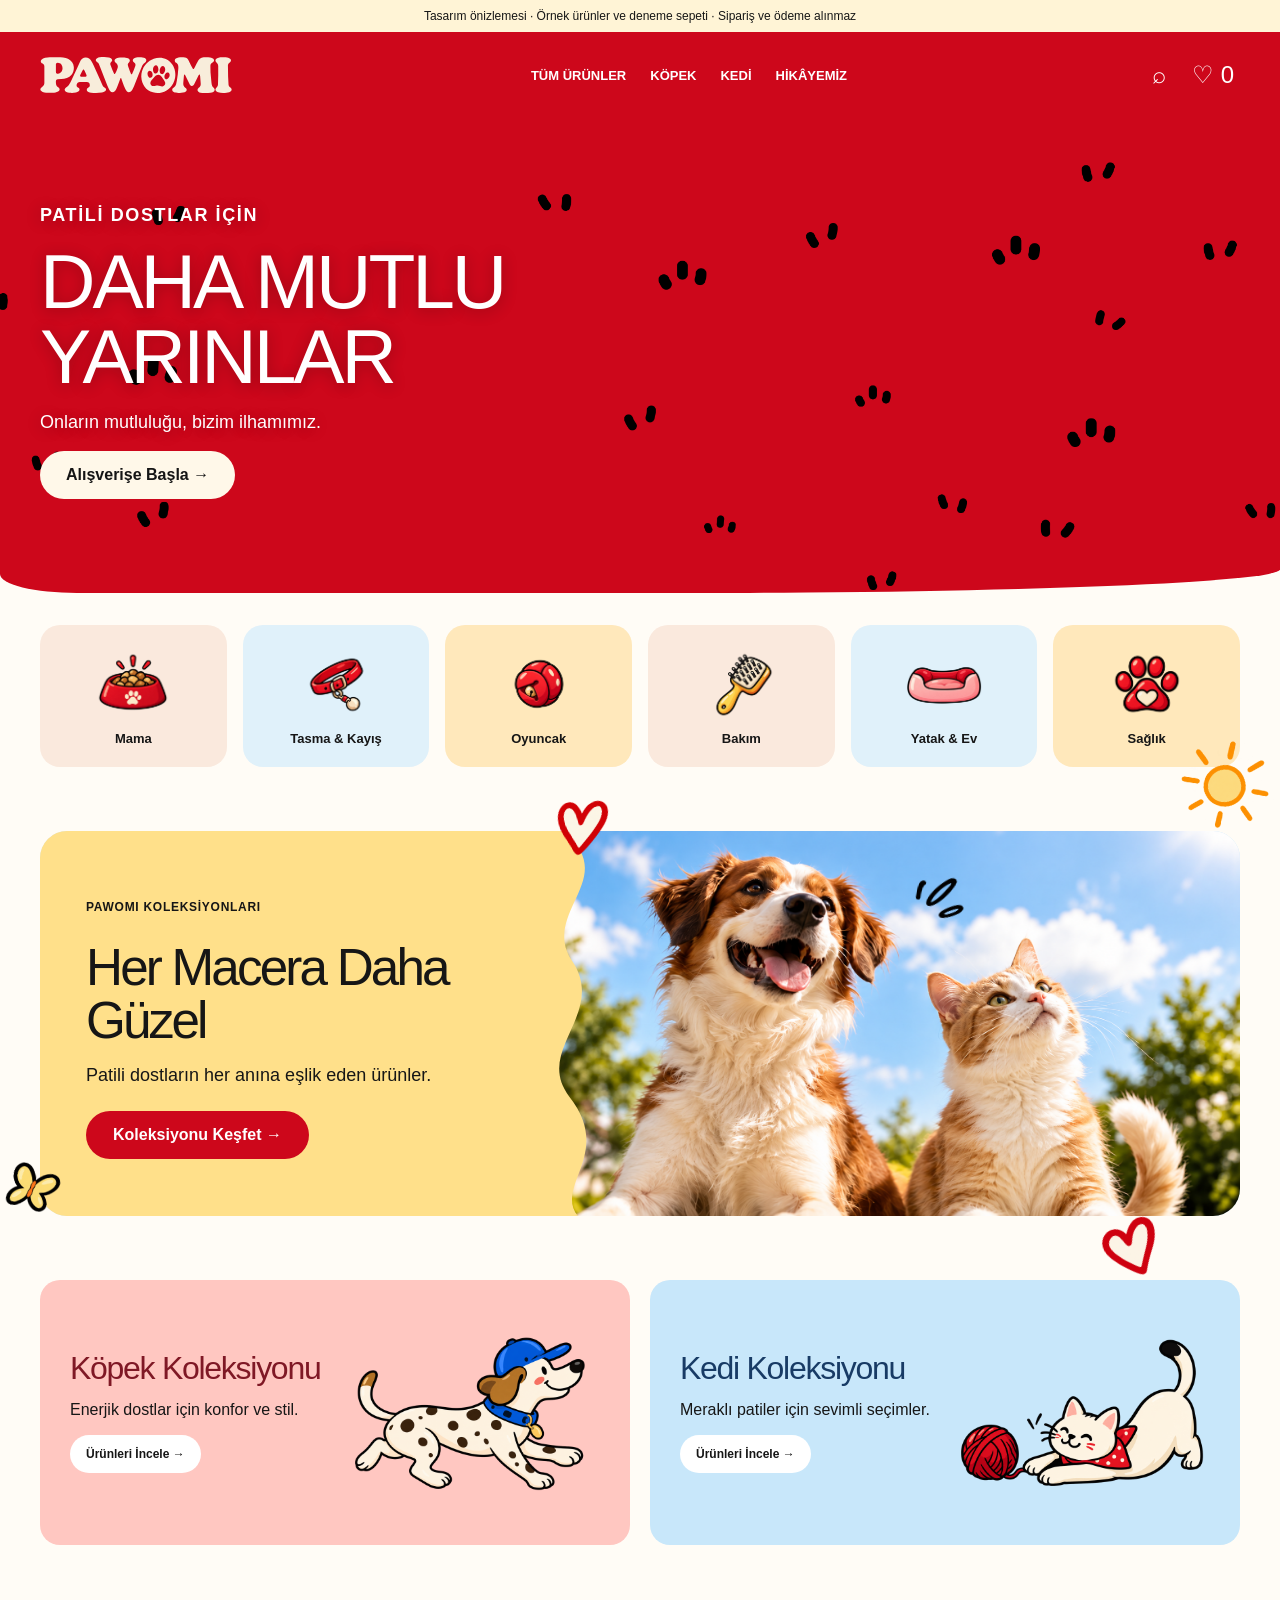
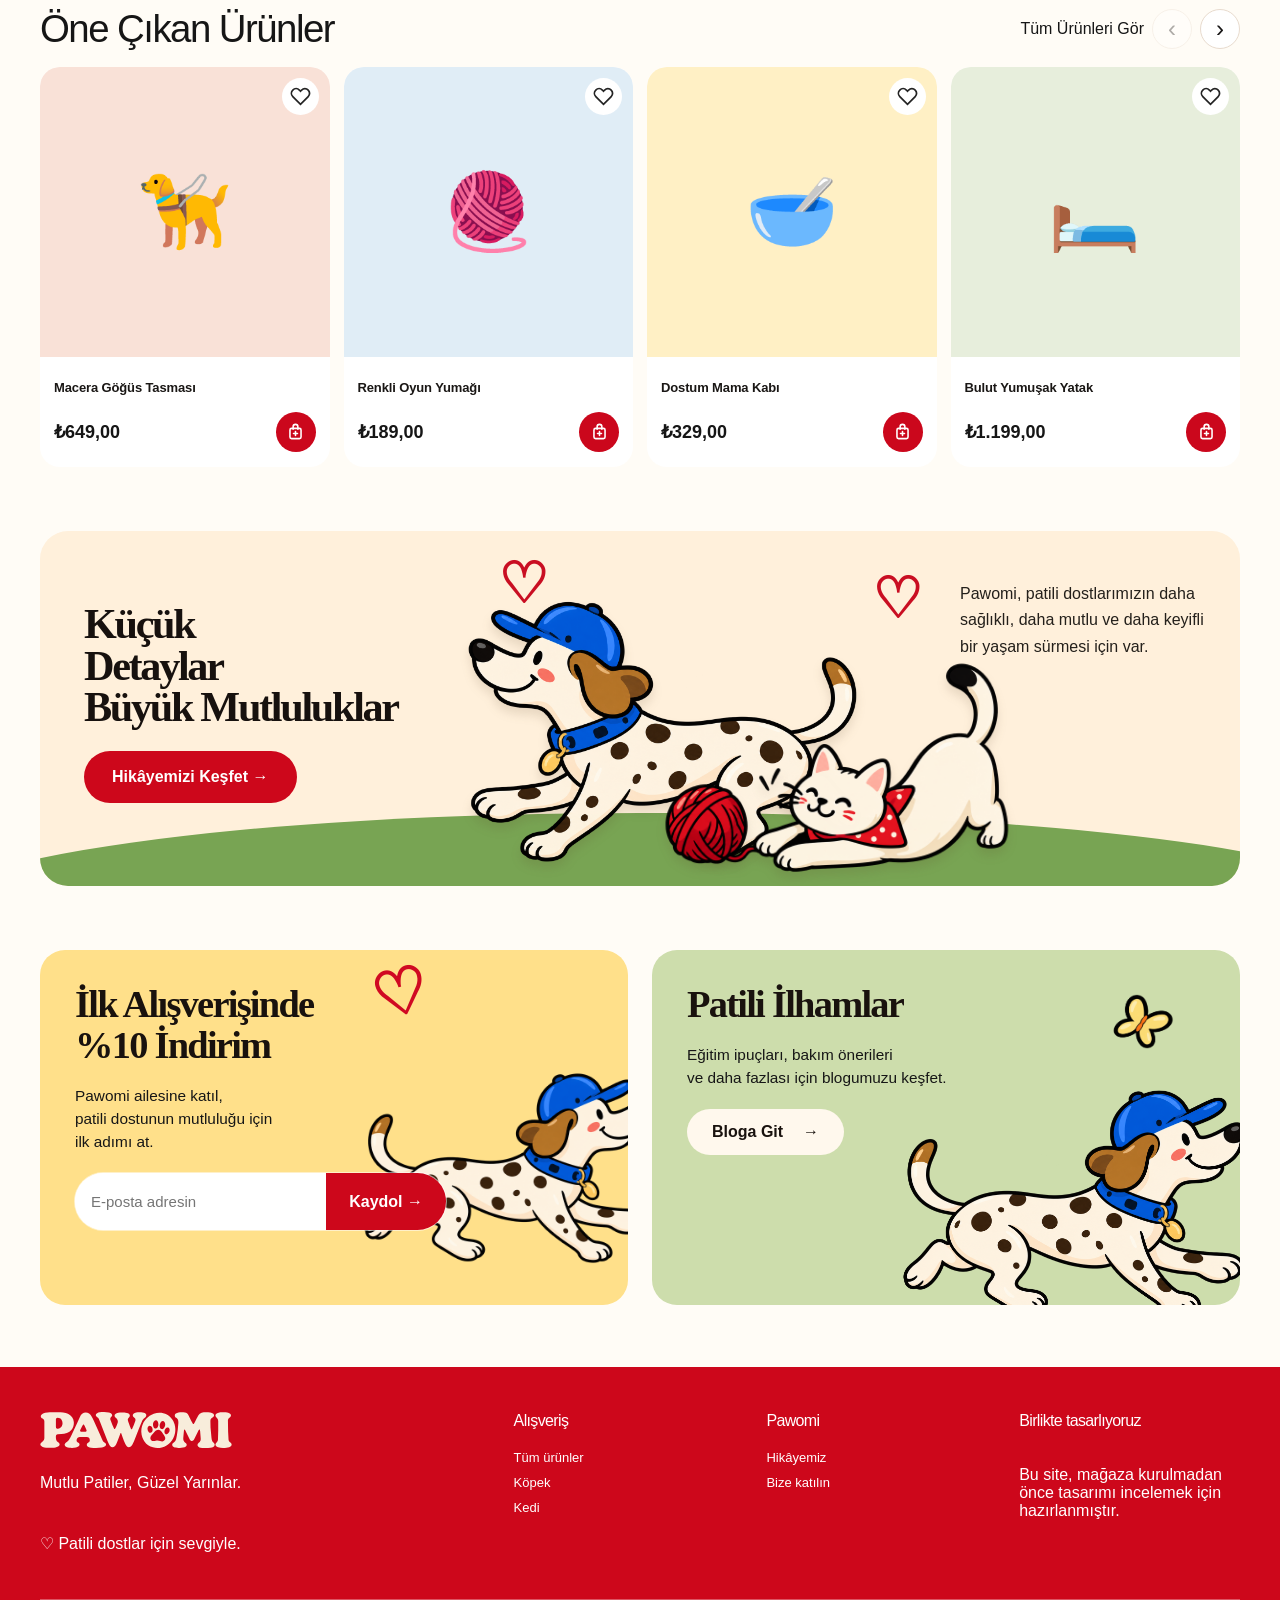
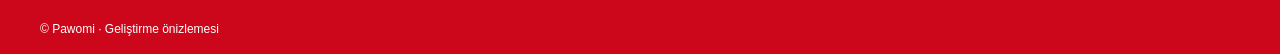
==== preview/index.html @ 59b28a5b "Load Baloo 2 and Nunito Sans across Pawomi site" ====
<!doctype html><html lang="tr"><head><meta charset="utf-8"><meta name="viewport" content="width=device-width,initial-scale=1"><title>Pawomi — Mutlu Patiler, Güzel Yarınlar</title><link rel="preconnect" href="https://fonts.googleapis.com"><link rel="preconnect" href="https://fonts.gstatic.com" crossorigin><link href="https://fonts.googleapis.com/css2?family=Baloo+2:wght@700;800&family=Nunito+Sans:wght@300;400;600;700;800&display=swap" rel="stylesheet"><link rel="stylesheet" href="./pawomi.css"><style>:root{--red:#CD071B;--cream:#FFF4D6;--ink:#161616}.preview-note{background:#fff4d6;text-align:center;padding:9px;font-size:12px}.nav-tools button{background:none;border:0;color:white;font-size:24px}dialog{border:0;border-radius:24px;padding:28px;width:min(560px,92vw);max-height:85vh}dialog::backdrop{background:#16161688}dialog .close{float:right;border:0;background:#fae9dd;border-radius:50%;width:36px;height:36px}#toast{position:fixed;bottom:24px;left:50%;transform:translateX(-50%);background:#161616;color:white;border-radius:24px;padding:16px 24px;z-index:30}button.category{border:0;color:inherit}button.category[aria-pressed=true]{outline:3px solid var(--red)}.product-card button.product-photo{width:100%;border:0;cursor:pointer;font-size:75px}.cart-row{display:flex;justify-content:space-between;gap:12px;align-items:center;border-bottom:1px solid #eee;padding:16px 0}.cart-row button{border:0;border-radius:8px;padding:8px}.nav-tools{gap:14px}#search{padding:12px;border:1px solid #ddd;border-radius:16px;width:100%;margin:0 0 20px}</style></head><body><div class="preview-note">Tasarım önizlemesi · Örnek ürünler ve deneme sepeti · Sipariş ve ödeme alınmaz</div><header class="site-header"><div class="wrap nav"><a class="brand" href="#"><img class="brand-logo" src="./pawomi-logo.svg" alt="Pawomi" width="192" height="36"></a><nav class="nav-links" aria-label="Ana menü"><a href="#products">Tüm Ürünler</a><a href="#collections">Köpek</a><a href="#collections">Kedi</a><a href="#story">Hikâyemiz</a></nav><div class="nav-tools"><button id="search-toggle" aria-label="Ürün ara">⌕</button><button id="cart-toggle" aria-label="Sepeti aç">♡ <span data-cart-count>0</span></button><button class="menu-toggle" aria-label="Menüyü aç" aria-expanded="false">☰</button></div></div></header><main id="main"><section class="hero red-section"><div class="wrap hero-grid"><div><p class="eyebrow">PATİLİ DOSTLAR İÇİN</p><h1>DAHA MUTLU<br>YARINLAR</h1><p>Onların mutluluğu, bizim ilhamımız.</p><a class="btn cream-btn" href="#products">Alışverişe Başla →</a></div><div class="hero-visual"><div class="pawomi-hero-pair"><img src="./pawomi-dog.png" alt="Koşan benekli köpek" width="490" height="350" fetchpriority="high"><img src="./pawomi-cat.png" alt="Yün topuyla oynayan kedi" width="420" height="320"></div><span class="hero-bubble">Mutlu Patiler<br>Güzel Yarınlar ♡</span></div></div></section><section class="wrap section-pad"><div class="category-row"><a class="category" href="#products" ><span class="cat-icon"><img src="./icon-mama.png" alt="" width="88" height="88" loading="lazy"></span><b>Mama</b></a><a class="category" href="#products" ><span class="cat-icon"><img src="./icon-tasma.png" alt="" width="88" height="88" loading="lazy"></span><b>Tasma & Kayış</b></a><a class="category" href="#products" ><span class="cat-icon"><img src="./icon-oyuncak.png" alt="" width="88" height="88" loading="lazy"></span><b>Oyuncak</b></a><a class="category" href="#products" ><span class="cat-icon"><img src="./icon-bakim.png" alt="" width="88" height="88" loading="lazy"></span><b>Bakım</b></a><a class="category" href="#products" ><span class="cat-icon"><img src="./icon-yatak.png" alt="" width="88" height="88" loading="lazy"></span><b>Yatak & Ev</b></a><a class="category" href="#products" ><span class="cat-icon"><img src="./icon-saglik.png" alt="" width="88" height="88" loading="lazy"></span><b>Sağlık</b></a></div></section><section class="wrap section-pad"><div class="promo promo-adventure" style="--promo-bg:#FFE08A"><div><p class="eyebrow">PAWOMI KOLEKSİYONLARI</p><h2>Her Macera Daha Güzel</h2><p>Patili dostların her anına eşlik eden ürünler.</p><a class="btn" href="#products">Koleksiyonu Keşfet →</a></div><div class="promo-photo promo-adventure-art"><img class="promo-photo-real" src="./sky-friends.png" alt="Gökyüzüne bakan köpek ve kedi" loading="lazy"></div></div><div class="promo-floating-assets" aria-hidden="true"><img class="promo-float-decor promo-decor-1" src="./promo-decor-1.png" alt="" aria-hidden="true" loading="lazy"><img class="promo-float-decor promo-decor-2" src="./promo-decor-2.png" alt="" aria-hidden="true" loading="lazy"><img class="promo-float-decor promo-decor-3" src="./promo-decor-3.png" alt="" aria-hidden="true" loading="lazy"><img class="promo-float-decor promo-decor-4" src="./promo-decor-4.png" alt="" aria-hidden="true" loading="lazy"><img class="promo-float-decor promo-decor-5" src="./promo-decor-5.png" alt="" aria-hidden="true" loading="lazy"></div></section><section id="collections" class="wrap section-pad"><div class="two-cols"><a href="#products" class="collection-tile" style="--tile:#FFC7C1" ><div><h2>Köpek Koleksiyonu</h2><p>Enerjik dostlar için konfor ve stil.</p><span class="pill">Ürünleri İncele →</span></div><img class="collection-character" src="./pawomi-dog.png" alt="Neşeli benekli köpek" loading="lazy"></a><a href="#products" class="collection-tile" style="--tile:#C8E7FA" ><div><h2>Kedi Koleksiyonu</h2><p>Meraklı patiler için sevimli seçimler.</p><span class="pill">Ürünleri İncele →</span></div><img class="collection-character" src="./pawomi-cat.png" alt="Neşeli kedi" loading="lazy"></a></div></section><section class="wrap section-pad featured-products" id="products"><div class="section-heading"><h2>Öne Çıkan Ürünler</h2><div class="featured-carousel-controls"><a href="#products" id="all-products">Tüm Ürünleri Gör</a><button type="button" class="featured-carousel-arrow" data-slide="-1" aria-label="Önceki ürünler">‹</button><button type="button" class="featured-carousel-arrow" data-slide="1" aria-label="Sonraki ürünler">›</button></div></div><div class="featured-carousel" id="featured-carousel" tabindex="0" aria-label="Öne çıkan ürünler kaydırıcısı"><div class="product-grid" id="product-grid"></div></div><p id="no-results" hidden>Bu aramada ürün bulunamadı.</p></section><section id="story" class="wrap section-pad pawomi-story-section"><div class="pawomi-story-banner"><div class="pawomi-story-copy"><h2>Küçük<br>Detaylar<br>Büyük Mutluluklar</h2><a class="btn pawomi-story-cta" href="#story-details">Hikâyemizi Keşfet <span aria-hidden="true">→</span></a></div><div class="pawomi-story-illustration" aria-hidden="true"><img class="story-dog" src="./pawomi-dog.png" alt=""><img class="story-cat" src="./pawomi-cat.png" alt=""><span class="story-heart heart-one">♡</span><span class="story-heart heart-two">♡</span></div><div class="pawomi-story-description" id="story-details"><p>Pawomi, patili dostlarımızın daha sağlıklı, daha mutlu ve daha keyifli bir yaşam sürmesi için var.</p></div></div></section><section class="wrap section-pad pawomi-duo-section"><div class="pawomi-duo-grid"><article class="pawomi-duo-card pawomi-discount"><div class="pawomi-duo-copy"><h2>İlk Alışverişinde<br>%10 İndirim</h2><p>Pawomi ailesine katıl,<br>patili dostunun mutluluğu için<br>ilk adımı at.</p><form class="pawomi-duo-form" id="duo-newsletter"><input type="email" aria-label="E-posta adresin" placeholder="E-posta adresin" required><button type="submit">Kaydol <span aria-hidden="true">→</span></button></form></div><img class="pawomi-duo-dog" src="./pawomi-dog.png" alt="Mavi şapkalı Pawomi köpeği" loading="lazy"><span class="pawomi-duo-heart" aria-hidden="true">♡</span></article><article class="pawomi-duo-card pawomi-inspiration"><div class="pawomi-duo-copy"><h2>Patili İlhamlar</h2><p>Eğitim ipuçları, bakım önerileri<br>ve daha fazlası için blogumuzu keşfet.</p><a class="pawomi-duo-link" href="#story">Bloga Git <span aria-hidden="true">→</span></a></div><img class="pawomi-duo-pet" src="./pawomi-dog.png" alt="Oyun oynayan Pawomi köpeği" loading="lazy"><img class="pawomi-duo-butterfly" src="./promo-decor-5.png" alt="" aria-hidden="true" loading="lazy"></article></div></section></main><footer class="footer"><div class="wrap foot-grid"><div><a class="brand" href="#"><img class="brand-logo" src="./pawomi-logo.svg" alt="Pawomi" width="192" height="36"></a><p>Mutlu Patiler, Güzel Yarınlar.</p><p>♡ Patili dostlar için sevgiyle.</p></div><div><h4>Alışveriş</h4><a href="#products">Tüm ürünler</a><a href="#collections">Köpek</a><a href="#collections">Kedi</a></div><div><h4>Pawomi</h4><a href="#story">Hikâyemiz</a><a href="#newsletter">Bize katılın</a></div><div><h4>Birlikte tasarlıyoruz</h4><p>Bu site, mağaza kurulmadan önce tasarımı incelemek için hazırlanmıştır.</p></div></div><div class="wrap copy">© Pawomi · Geliştirme önizlemesi</div></footer><dialog id="product-dialog"><button class="close" aria-label="Kapat">×</button><div id="product-detail"></div></dialog><dialog id="cart-dialog"><button class="close" aria-label="Kapat">×</button><h2>Sepetim ♡</h2><div id="cart-items"></div><p id="cart-total" class="price"></p><button id="checkout" class="btn small">Ödeme hakkında</button></dialog><div role="status" id="toast" hidden></div><script src="./preview.js"></script></body></html>
---- preview/pawomi.css ----
*{box-sizing:border-box}html{scroll-behavior:smooth}body{margin:0;background:#fffcf6;color:var(--ink);font-family:'DM Sans',sans-serif}h1,h2,h3,.brand{font-family:'Fraunces',Georgia,serif;font-weight:900;letter-spacing:-.045em}h1{font-size:clamp(2.8rem,6vw,6rem);line-height:.98}h2{font-size:clamp(1.8rem,3vw,3.2rem);line-height:1.05}a{color:inherit;text-decoration:none}button,input,select,textarea{font:inherit}button{cursor:pointer}.wrap{width:min(1200px,calc(100% - 48px));margin:auto}.section-pad{padding-top:32px;padding-bottom:32px}.skip,.sr{position:absolute;left:-9999px}.skip:focus{left:10px;top:10px;z-index:20;background:white}.site-header{background:var(--red);color:white;position:relative;z-index:10}.nav{height:86px;display:flex;align-items:center;justify-content:space-between;gap:20px}.brand{font-size:36px;line-height:1;white-space:nowrap}.paw-o{font-size:18px;background:white;color:var(--red);border-radius:50%;display:inline-grid;place-items:center;width:29px;height:29px;vertical-align:5px}.nav-links,.nav-tools{display:flex;gap:24px;align-items:center}.nav-links{font-size:13px;font-weight:800;text-transform:uppercase}.nav-links a:hover{text-decoration:underline}.nav-tools{font-size:25px}.menu-toggle{display:none;border:0;background:transparent;color:white;font-size:23px}.red-section{background:var(--red);color:white}.hero{border-radius:0 0 46% 6% / 0 0 5% 4%;padding:40px 0 65px}.hero-grid{display:grid;grid-template-columns:1fr 1fr;align-items:center;min-height:370px;gap:30px}.eyebrow{text-transform:uppercase;font-size:12px;font-weight:800;letter-spacing:.09em}.hero h1{margin:12px 0;max-width:650px}.hero p{font-size:18px}.hero-visual{position:relative;min-height:330px;display:grid;place-items:center}.hero-visual>img{width:100%;max-height:380px;object-fit:contain}.paw-hero-animals{font-size:clamp(80px,12vw,170px);transform:rotate(-8deg);display:flex;gap:20px}.hero-bubble{position:absolute;right:0;top:5px;background:#ffe28a;color:#151515;border-radius:50%;padding:28px;transform:rotate(-11deg);font-weight:900;text-align:center}.btn{background:var(--red);color:white;border:0;border-radius:100px;padding:15px 26px;display:inline-block;font-weight:800;text-align:center}.btn:hover{filter:brightness(.92);transform:translateY(-1px)}.cream-btn,.light-btn{background:#fff8e9;color:#151515}.category-row{display:grid;grid-template-columns:repeat(6,1fr);gap:16px}.category{background:#fae9dd;border-radius:20px;min-height:110px;display:flex;align-items:center;justify-content:center;flex-direction:column;padding:14px;text-align:center;font-size:13px}.category:nth-child(3n){background:#ffe8bb}.category:nth-child(3n + 2){background:#e0f1fa}.cat-icon{font-size:37px}.cat-icon img{width:60px;height:60px;object-fit:contain}.promo{background:var(--promo-bg);border-radius:24px;display:grid;grid-template-columns:45% 55%;min-height:300px;overflow:hidden}.promo>div:first-child{padding:42px}.promo h2{max-width:420px;margin:0 0 16px}.promo-photo{background:#f8ead6;display:grid;place-items:center;font-size:95px}.promo-photo img{height:100%;width:100%;object-fit:cover;max-height:400px}.two-cols{display:grid;grid-template-columns:1fr 1fr;gap:20px}.collection-tile{background:var(--tile);border-radius:20px;padding:30px;min-height:245px;display:flex;align-items:center;overflow:hidden;justify-content:space-between}.collection-tile h2{font-size:32px;margin:0 0 10px}.collection-tile p{max-width:250px}.collection-tile img{max-width:48%;max-height:190px;object-fit:contain}.tile-emoji{font-size:100px}.pill{background:white;padding:12px 16px;border-radius:40px;font-weight:800;font-size:12px;display:inline-block}.section-heading,.catalog-toolbar{display:flex;align-items:center;justify-content:space-between;gap:20px}.section-heading h2{margin:0 0 20px}.section-heading>a{text-decoration:underline;font-size:13px}.product-grid{display:grid;grid-template-columns:repeat(4,minmax(0,1fr));gap:14px}.product-card{background:#fff;border-radius:18px;overflow:hidden;border:1px solid #f5ede1}.product-photo{height:220px;background:#f9eee3;display:grid;place-items:center}.product-photo img{width:100%;height:100%;object-fit:cover}.placeholder-icon{font-size:66px;display:grid;place-items:center;background:#f7eadd;min-height:180px}.product-info{padding:15px}.product-name{font-size:14px;font-weight:800;display:block;min-height:35px}.price{font-weight:900;font-size:18px;margin:10px 0}.price s{font-size:12px;color:#999}.small{width:100%;padding:12px 10px;font-size:13px}.newsletter{background:#ffe29a;border-radius:22px;padding:40px 50px;display:flex;justify-content:space-between;align-items:center;gap:20px}.newsletter h2{margin:0 0 12px}.newsletter form{display:flex;gap:8px;flex-wrap:wrap}.newsletter input,.searchbar input,.contact-form input,.contact-form textarea{padding:15px;border:1px solid #e8dcd2;border-radius:15px;min-width:220px}.news-emoji{font-size:75px}.footer{background:var(--red);color:white;padding:45px 0 18px;margin-top:30px}.foot-grid{display:grid;grid-template-columns:2fr repeat(3,1fr);gap:32px}.foot-grid>div{display:flex;flex-direction:column;align-items:flex-start;gap:10px}.foot-grid h4{margin:0 0 10px}.foot-grid a:not(.brand){font-size:13px}.copy{border-top:1px solid #ffffff50;padding-top:22px;margin-top:30px;font-size:12px}.page-heading{margin:20px 0 32px}.page-heading h1{margin:8px 0 15px}.catalog{display:grid;grid-template-columns:230px minmax(0,1fr);gap:22px}.filter-box{background:white;padding:22px;border-radius:18px;height:fit-content}.filter-box>a{display:block;padding:8px 0}.filter-box details{margin:15px 0}.filter-check{display:block;margin:8px 0;font-size:13px}.filter-check input{margin-right:6px}.catalog-toolbar{margin-bottom:18px}.catalog-toolbar select,.buy-form select{padding:12px;border-radius:10px;border:1px solid #ddd;background:white}.pagination{display:flex;gap:15px;justify-content:center;margin-top:30px}.product-detail{display:grid;grid-template-columns:1.15fr 1fr;gap:55px}.product-gallery{display:grid;grid-template-columns:1fr 1fr;gap:10px}.product-gallery img{width:100%;border-radius:14px;background:#faeee2}.product-gallery img:first-child{grid-column:span 2}.product-summary h1{font-size:clamp(2.6rem,4vw,4.7rem)}.product-price{font-weight:900;font-size:27px}.buy-form{display:flex;flex-direction:column;gap:12px;margin:25px 0}.buy-form input{width:90px;padding:12px}.buy-form button{max-width:450px}.product-summary details{border-bottom:1px solid #ddd;padding:16px 0}.product-summary summary{font-weight:800;cursor:pointer}.cart-item{display:flex;align-items:center;gap:20px;border-bottom:1px solid #e5dcd1;padding:20px 0}.cart-item img{width:100px;border-radius:12px}.cart-item>div{flex:1}.cart-item input{width:70px;padding:10px}.cart-summary{text-align:right;margin-top:25px}.cart-summary .btn{margin:5px}.empty-state{text-align:center;min-height:450px;display:grid;justify-items:center;align-content:center}.empty-state>span{font-size:130px}.blog-grid{display:grid;grid-template-columns:repeat(3,1fr);gap:20px}.blog-card{background:#fff;border-radius:18px;overflow:hidden}.blog-card img{width:100%;height:220px;object-fit:cover}.blog-card>div:not(.placeholder-icon){padding:20px}.blog-card h2{font-size:26px}.content-page{max-width:860px;min-height:55vh}.content-page h1{font-size:clamp(3rem,5vw,5rem)}.rte{line-height:1.75}.rte img{max-width:100%;height:auto}.article-image{width:100%;border-radius:18px}.contact-form{display:grid;gap:12px;max-width:650px;margin-top:30px}.searchbar{display:flex;gap:12px}@media(max-width:900px){.nav-links{display:none;position:absolute;top:86px;left:0;right:0;background:var(--red);padding:25px;flex-direction:column}.nav-links.open{display:flex}.menu-toggle{display:block}.category-row{grid-template-columns:repeat(3,1fr)}.product-grid{grid-template-columns:repeat(2,minmax(0,1fr))}.foot-grid{grid-template-columns:repeat(2,1fr)}.catalog{grid-template-columns:1fr}.filter-box{display:none}}@media(max-width:600px){.wrap{width:min(100% - 28px,1200px)}.nav{height:72px}.brand{font-size:27px}.nav-tools{gap:10px}.nav-links{top:72px}.hero-grid,.promo,.two-cols,.product-detail{grid-template-columns:1fr}.hero{padding:20px 0 40px}.hero-grid{gap:0}.hero-visual{min-height:190px}.hero-bubble{padding:16px;font-size:13px}.category-row{grid-template-columns:repeat(3,1fr);gap:8px}.category{min-height:95px}.promo>div:first-child{padding:25px}.promo-photo{min-height:180px}.collection-tile{min-height:180px}.product-photo{height:165px}.section-pad{padding-top:16px;padding-bottom:16px}.newsletter{padding:25px;display:block}.news-emoji{font-size:45px}.foot-grid{gap:20px}.foot-grid .brand{font-size:25px}.product-gallery{gap:6px}.cart-summary{text-align:center}.blog-grid{grid-template-columns:1fr}.cart-item{gap:10px}.cart-item img{width:70px}.nav-tools>a:nth-child(2){display:none}}/* PAWOMI motion system v1.1 — theme editor compatible */
:root{--motion-fast:180ms;--motion-base:360ms;--motion-slow:720ms;--motion-ease:cubic-bezier(.22,1,.36,1)}
.nav-links a,.nav-tools a,.foot-grid a{transition:opacity var(--motion-fast),transform var(--motion-base) var(--motion-ease)}
.nav-links a:hover,.nav-tools a:hover{opacity:.78;transform:translateY(-2px)}
.btn,.pill{transition:transform var(--motion-base) var(--motion-ease),box-shadow var(--motion-base),background-color var(--motion-fast),filter var(--motion-fast)}
.btn:hover,.pill:hover{transform:translateY(-4px);box-shadow:0 10px 20px #790b1726;filter:brightness(1.02)}
.btn:active{transform:translateY(0) scale(.97)}
.category,.collection-tile,.product-card,.blog-card,.promo{transition:transform var(--motion-base) var(--motion-ease),box-shadow var(--motion-base) var(--motion-ease)}
.category:hover,.collection-tile:hover,.product-card:hover,.blog-card:hover,.promo:hover{transform:translateY(-6px);box-shadow:0 15px 34px #4d241b18}
.product-photo img,.collection-tile img,.promo-photo img{transition:transform 650ms var(--motion-ease)}
.product-card:hover .product-photo img,.collection-tile:hover img,.promo:hover .promo-photo img{transform:scale(1.055)}
.hero-visual{animation:pawomi-hero-enter 800ms var(--motion-ease) both}
.paw-hero-animals{animation:pawomi-float 3.7s ease-in-out infinite alternate}
.hero-bubble{animation:pawomi-bubble 4.5s ease-in-out infinite alternate}
@keyframes pawomi-hero-enter{from{opacity:0;transform:translateY(24px) scale(.97)}to{opacity:1;transform:translateY(0) scale(1)}}
@keyframes pawomi-float{from{transform:translateY(0) rotate(-8deg)}to{transform:translateY(-12px) rotate(-5deg)}}
@keyframes pawomi-bubble{from{transform:rotate(-11deg) translateY(0)}to{transform:rotate(-7deg) translateY(-8px)}}
.pawomi-reveal{opacity:0;transform:translateY(28px);transition:opacity 750ms var(--motion-ease),transform 750ms var(--motion-ease)}
.pawomi-reveal.is-visible{opacity:1;transform:translateY(0)}
.pawomi-reveal .product-card{transition-delay:60ms}
:focus-visible{outline:3px solid #ffbe43;outline-offset:4px}
@media(prefers-reduced-motion:reduce){*,*::before,*::after{animation-duration:.01ms!important;animation-iteration-count:1!important;scroll-behavior:auto!important;transition-duration:.01ms!important}.pawomi-reveal{opacity:1;transform:none}}

/* Pawomi brand typography & logo v1.2 */
:root{--font-display:'Archivo Black',Arial,sans-serif;--font-body:'Poppins',Arial,sans-serif}
body,button,input,select,textarea{font-family:var(--font-body)}
h1,h2,h3,h4,h5,h6,.section-heading h2,.promo h2,.collection-tile h2,.newsletter h2{font-family:var(--font-display);font-weight:400;letter-spacing:-.04em}
.brand{display:inline-flex;align-items:center;flex-shrink:0;line-height:0}
.brand-logo{display:block;width:clamp(142px,15vw,192px);height:auto;max-height:46px;object-fit:contain}
@media(max-width:600px){.brand-logo{width:142px;max-height:36px}}

/* Pawomi illustrated category icons */
.cat-icon{display:flex;align-items:center;justify-content:center;width:100%;height:76px;margin-bottom:6px}
.cat-icon img{width:76px;height:76px;max-width:100%;object-fit:contain;display:block;transition:transform 360ms cubic-bezier(.22,1,.36,1)}
.category:hover .cat-icon img{transform:translateY(-4px) rotate(-5deg) scale(1.08)}
.category{min-height:142px;gap:3px}
@media(max-width:600px){.cat-icon{height:62px}.cat-icon img{width:62px;height:62px}.category{min-height:116px}}

/* Pawomi uploaded PNG artwork: responsive, transparent assets */
.pawomi-hero-pair{width:100%;height:350px;position:relative;display:block}
.pawomi-hero-pair img{position:absolute;display:block;object-fit:contain;max-width:none;filter:drop-shadow(0 14px 13px #41000f18)}
.pawomi-hero-pair img:first-child{width:78%;height:95%;right:-1%;bottom:0;transform:rotate(-2deg)}
.pawomi-hero-pair img:last-child{width:58%;height:70%;left:-4%;bottom:-4%;transform:rotate(4deg)}
.collection-tile img.collection-character{width:49%;max-width:49%;max-height:220px;height:205px;object-fit:contain;object-position:center}
.promo-photo img{object-fit:contain;padding:12px}
@media(max-width:900px){.pawomi-hero-pair{height:300px}}
@media(max-width:600px){.pawomi-hero-pair{height:225px}.pawomi-hero-pair img:first-child{width:73%}.pawomi-hero-pair img:last-child{width:55%}.collection-tile img.collection-character{height:160px;max-height:160px}}

/* User-uploaded Pawomi banner used as the hero background */
.hero{background-image:linear-gradient(90deg,rgba(33,19,17,.30) 0%,rgba(33,19,17,.08) 55%,transparent 100%),url('./banner.png');background-position:center center;background-size:cover;background-repeat:no-repeat;min-height:460px;display:flex;align-items:center}
.hero .hero-grid{width:100%;min-height:390px}
.hero .hero-visual{visibility:hidden;pointer-events:none}
.hero h1,.hero .eyebrow,.hero p{ text-shadow:0 2px 15px rgba(24,12,12,.28)}
@media(max-width:600px){.hero{min-height:420px;background-position:60% center}.hero .hero-grid{min-height:360px;align-items:center}.hero .hero-visual{display:none}}


/* Pawomi hero alignment and sticky navigation correction */
.site-header{position:sticky;top:0;z-index:1000}
.hero{position:relative;isolation:isolate;width:100%;margin:0;padding:40px 0 65px;display:block;background-image:linear-gradient(90deg,rgba(33,19,17,.25) 0%,rgba(33,19,17,.05) 58%,transparent 100%),url('./banner.png');background-size:cover;background-position:center center;background-repeat:no-repeat}
.hero>.wrap{width:min(1200px,calc(100% - 48px));margin-left:auto;margin-right:auto}
.hero .hero-grid{display:grid;grid-template-columns:1fr 1fr;align-items:center;min-height:370px;gap:30px;width:100%}
.hero .hero-grid>div:first-child{position:relative;z-index:2;min-width:0}
.hero h1{max-width:650px}
@media(max-width:600px){
  .hero{padding:20px 0 40px;min-height:420px;background-position:60% center}
  .hero>.wrap{width:min(1200px,calc(100% - 28px))}
  .hero .hero-grid{grid-template-columns:1fr;min-height:360px;gap:0}
}

/* Hero layout hotfix v1.4: ensure wrap stays centered even with .hero-grid width rules */
.hero > .wrap.hero-grid,
.hero .wrap.hero-grid{
  width:min(1200px, calc(100% - 48px));
  max-width:1200px;
  margin-inline:auto;
  box-sizing:border-box;
}
.hero .hero-grid > div:first-child{min-width:0}
.hero{background-image:url('./banner.png');background-position:center;background-size:cover;background-repeat:no-repeat}
@media (max-width:600px){
 .hero > .wrap.hero-grid,.hero .wrap.hero-grid{width:calc(100% - 28px);max-width:1200px;margin-inline:auto}
}

/* Collection feature — organic editorial adventure banner */
.promo.promo-adventure{position:relative;isolation:isolate;display:grid;grid-template-columns:43% 57%;min-height:385px;background:#d9ecf8;overflow:hidden;border-radius:27px;align-items:stretch}
.promo-adventure>div:first-child{position:relative;z-index:2;display:flex;flex-direction:column;justify-content:center;padding:38px 46px;background:transparent}
.promo-adventure>div:first-child::before{content:"";position:absolute;z-index:-1;inset:0 -62px 0 0;background:#ffe08a;clip-path:polygon(0 0,97% 0,100% 9%,96% 19%,98% 30%,95% 42%,99% 55%,96% 69%,100% 83%,96% 100%,0 100%)}
.promo-adventure .eyebrow{font-size:12px;letter-spacing:.06em}
.promo-adventure h2{font-family:var(--font-display,'Archivo Black',sans-serif);font-size:clamp(2.45rem,4vw,4.2rem);line-height:1.03;letter-spacing:-.055em;max-width:430px;margin:16px 0 14px}
.promo-adventure p:not(.eyebrow){font-size:clamp(14px,1.45vw,18px);line-height:1.45;max-width:385px;margin:0 0 23px}
.promo-adventure .btn{align-self:flex-start;padding:15px 27px}
.promo-adventure .promo-adventure-art{position:relative;overflow:hidden;background:linear-gradient(#c5e2f6 0%,#eef6f6 69%,#b6c977 100%);min-height:385px}
.promo-adventure-art::after{content:"";position:absolute;bottom:-32px;left:0;right:0;height:95px;background:#83a96b55;border-radius:50% 50% 0 0}
.promo-adventure .promo-adventure-art img.promo-dog,.promo-adventure .promo-adventure-art img.promo-cat{position:absolute;z-index:1;object-fit:contain;width:auto;height:auto;max-height:none;max-width:none;padding:0;filter:drop-shadow(0 12px 12px #364b5222)}
.promo-adventure .promo-dog{width:68%!important;max-width:68%!important;bottom:0;left:0;height:89%!important}
.promo-adventure .promo-cat{width:57%!important;max-width:57%!important;bottom:0;right:-3%;height:75%!important}
.promo-adventure .promo-sun{position:absolute;z-index:1;top:12px;right:35px;font-size:68px;color:#ffac20;line-height:1}
@media(max-width:700px){.promo.promo-adventure{grid-template-columns:1fr;min-height:0}.promo-adventure>div:first-child{padding:30px 27px 42px}.promo-adventure>div:first-child::before{inset:0;clip-path:polygon(0 0,100% 0,100% 90%,90% 94%,75% 91%,60% 97%,40% 92%,20% 97%,0 93%)}.promo-adventure h2{font-size:clamp(2.3rem,9vw,3.5rem)}.promo-adventure .promo-adventure-art{min-height:255px}.promo-adventure .promo-dog{height:100%!important}.promo-adventure .promo-cat{height:80%!important}}

/* Smooth organic wave between collection copy and illustration */
.promo-adventure>div:first-child::before{
  clip-path:none!important;
  inset:0 -74px 0 0;
  border-radius:0;
  -webkit-mask-image:url("data:image/svg+xml,%3Csvg xmlns='http://www.w3.org/2000/svg' viewBox='0 0 700 600' preserveAspectRatio='none'%3E%3Cpath fill='white' d='M0 0 H620 C690 72 595 125 630 200 C675 284 585 340 628 414 C681 502 610 553 638 600 H0 Z'/%3E%3C/svg%3E");
  mask-image:url("data:image/svg+xml,%3Csvg xmlns='http://www.w3.org/2000/svg' viewBox='0 0 700 600' preserveAspectRatio='none'%3E%3Cpath fill='white' d='M0 0 H620 C690 72 595 125 630 200 C675 284 585 340 628 414 C681 502 610 553 638 600 H0 Z'/%3E%3C/svg%3E");
  -webkit-mask-size:100% 100%;mask-size:100% 100%;
  -webkit-mask-repeat:no-repeat;mask-repeat:no-repeat;
}
@media(max-width:700px){
 .promo-adventure>div:first-child::before{
  inset:0 0 -32px 0;
  -webkit-mask-image:url("data:image/svg+xml,%3Csvg xmlns='http://www.w3.org/2000/svg' viewBox='0 0 600 400' preserveAspectRatio='none'%3E%3Cpath fill='white' d='M0 0 H600 V342 C515 390 451 329 355 362 C260 400 178 338 85 370 L0 354 Z'/%3E%3C/svg%3E");
  mask-image:url("data:image/svg+xml,%3Csvg xmlns='http://www.w3.org/2000/svg' viewBox='0 0 600 400' preserveAspectRatio='none'%3E%3Cpath fill='white' d='M0 0 H600 V342 C515 390 451 329 355 362 C260 400 178 338 85 370 L0 354 Z'/%3E%3C/svg%3E");
 }
}

/* Collection heading colors matched to approved reference */
.two-cols > .collection-tile:first-child h2{color:#7F1825}
.two-cols > .collection-tile:nth-child(2) h2{color:#183B65}


/* Pawomi featured product carousel */
.featured-products .section-heading{margin-bottom:18px}
.featured-products .section-heading h2{font-size:clamp(1.9rem,3vw,2.8rem);margin:0}
.featured-products .section-heading>a{font-weight:600}
.featured-products .section-heading>a::after{content:'  →'}
.featured-carousel-controls{display:flex;align-items:center;gap:8px}
.featured-carousel-arrow{display:grid;place-items:center;width:40px;height:40px;border-radius:50%;border:1px solid #e8dbce;background:white;color:#171515;font-size:24px;line-height:1;transition:background .2s,transform .2s}
.featured-carousel-arrow:hover:not(:disabled){background:#ffe6bc;transform:translateY(-2px)}
.featured-carousel-arrow:disabled{opacity:.35;cursor:default}
.featured-carousel{overflow-x:auto;scroll-snap-type:x mandatory;scroll-behavior:smooth;scrollbar-width:none;overscroll-behavior-x:contain}
.featured-carousel::-webkit-scrollbar{display:none}
.featured-carousel .product-grid{display:flex;gap:14px;align-items:stretch}
.featured-carousel .product-card{position:relative;flex:0 0 calc((100% - 42px)/4);min-width:0;scroll-snap-align:start;border:0;border-radius:20px;background:#fff;overflow:hidden;display:flex;flex-direction:column}
.featured-carousel .product-photo{height:220px;border-radius:18px 18px 0 0;overflow:hidden;display:grid;place-items:center}
.featured-carousel .product-photo img{object-fit:contain;padding:13px}
.featured-carousel .product-info{padding:13px 14px 15px;display:flex;flex:1;flex-direction:column;gap:6px}
.featured-carousel .product-info .eyebrow{display:none}
.featured-carousel .product-name{font-family:var(--font-body,'Poppins',sans-serif);font-weight:600;font-size:13px;letter-spacing:-.01em;line-height:1.4;min-height:36px;color:#1a1715}
.featured-carousel .product-bottom{display:flex;align-items:center;justify-content:space-between;gap:8px;margin-top:auto}
.featured-carousel .price{font-size:18px;font-weight:700;margin:0;white-space:nowrap}
.featured-carousel .price s{font-size:11px}
.featured-carousel .product-cart{width:40px;height:40px;display:grid;place-items:center;padding:0;border:0;background:#cb071c;color:#fff;border-radius:50%;flex-shrink:0}
.featured-carousel .product-cart:hover{background:#a60316;transform:translateY(-2px)}
.featured-carousel .product-cart svg{width:19px;height:19px;stroke:currentColor;fill:none;stroke-width:2;stroke-linecap:round;stroke-linejoin:round}
.featured-carousel .product-favorite{position:absolute;top:11px;right:11px;z-index:2;display:grid;place-items:center;width:37px;height:37px;border:0;border-radius:50%;background:#fff;color:#242424}
.featured-carousel .product-favorite svg{width:21px;height:21px;stroke:currentColor;stroke-width:2;fill:none}
.featured-carousel .product-favorite[aria-pressed="true"]{color:#cb071c}
.featured-carousel .product-favorite[aria-pressed="true"] svg{fill:currentColor}
.featured-products .featured-search{margin-bottom:16px}
@media(max-width:900px){.featured-carousel .product-card{flex-basis:calc((100% - 28px)/3)}}
@media(max-width:650px){.featured-carousel .product-card{flex-basis:calc((100% - 12px)/2)}.featured-carousel .product-grid{gap:12px}.featured-carousel .product-photo{height:170px}.featured-carousel .price{font-size:15px}.featured-carousel-controls{gap:5px}.featured-carousel-arrow{width:34px;height:34px}.featured-products .section-heading h2{font-size:1.6rem}}

/* Square product imagery, preserving four-up carousel */
.featured-carousel .product-photo{height:auto;aspect-ratio:1/1;width:100%;flex-shrink:0}
.featured-carousel .product-photo img{width:100%;height:100%;object-fit:contain}
@media(max-width:650px){.featured-carousel .product-photo{height:auto;aspect-ratio:1/1}}

/* Story banner replaces newsletter */
.pawomi-story-banner{position:relative;display:grid;grid-template-columns:34% 42% 24%;align-items:center;min-height:355px;border-radius:28px;overflow:hidden;background:#fff0db;isolation:isolate}
.pawomi-story-banner:before{content:"";position:absolute;left:-10%;right:-10%;bottom:-62px;height:135px;background:#78a453;border-radius:50% 48% 0 0/75% 65% 0 0;z-index:-1}
.pawomi-story-copy{padding:28px 0 38px 44px;z-index:3}
.pawomi-story-copy h2{font-family:Georgia,serif;font-weight:900;font-size:clamp(2.4rem,3.3vw,3.8rem);letter-spacing:-.055em;line-height:.98;max-width:430px;margin:0 0 24px;color:#17110e}
.pawomi-story-cta{background:#cd071b;color:white;padding:17px 28px;white-space:nowrap}
.pawomi-story-illustration{position:relative;align-self:stretch;min-height:330px;z-index:1}
.pawomi-story-illustration img{position:absolute;max-width:none;object-fit:contain;filter:drop-shadow(0 7px 5px #57412222)}
.pawomi-story-illustration .story-dog{width:88%;height:96%;left:-1%;bottom:-4%;transform:scaleX(-1)}
.pawomi-story-illustration .story-cat{width:73%;height:75%;right:-13%;bottom:-4%}
.pawomi-story-description{align-self:start;padding:50px 34px 24px 8px;z-index:2}
.pawomi-story-description p{font-size:clamp(14px,1.25vw,18px);line-height:1.65;font-weight:500;color:#24201b;margin:0}
.story-heart{position:absolute;color:#c90e22;font-size:56px;font-weight:900;line-height:1;z-index:2}.heart-one{top:25px;left:10%}.heart-two{top:40px;right:6%}
@media(max-width:850px){.pawomi-story-banner{grid-template-columns:44% 56%}.pawomi-story-copy{padding:34px 0 20px 27px}.pawomi-story-description{grid-column:1/-1;grid-row:2;padding:12px 27px 35px;max-width:520px}.pawomi-story-illustration{min-height:250px}.pawomi-story-copy h2{font-size:clamp(2rem,5vw,3.2rem)}}
@media(max-width:520px){.pawomi-story-banner{grid-template-columns:1fr;min-height:0}.pawomi-story-copy{padding:34px 26px 0}.pawomi-story-copy h2{font-size:clamp(2.7rem,10vw,4rem)}.pawomi-story-illustration{min-height:235px}.pawomi-story-description{grid-row:3;padding:12px 26px 34px}.pawomi-story-banner:before{height:125px;bottom:40px}.pawomi-story-cta{padding:14px 19px}}


/* Original sky friends photograph and decorative illustrations (no regeneration) */
.promo-adventure-art{background:#d7ebf9!important;overflow:hidden!important}
.promo-adventure .promo-adventure-art img.promo-photo-real{display:block;width:100%;height:100%;max-height:none;max-width:none;object-fit:cover;object-position:center center;padding:0;position:absolute;inset:0;z-index:0;filter:none}
.promo-adventure .promo-adventure-art::after{display:none}
.promo-floating-assets{position:absolute;inset:-31px -26px;pointer-events:none;z-index:5;overflow:visible}
section:has(> .promo-adventure){position:relative;isolation:isolate}
.promo-float-decor{position:absolute;display:block;object-fit:contain;max-width:110px;max-height:110px}
.promo-decor-1{top:3%;right:1%;width:78px;transform:rotate(13deg)}
.promo-decor-2{top:-4%;left:43%;width:61px;transform:rotate(-10deg)}
.promo-decor-3{top:24%;right:43%;width:65px;transform:rotate(11deg)}
.promo-decor-4{bottom:-1%;right:8%;width:70px;transform:rotate(-16deg)}
.promo-decor-5{bottom:12%;left:-1%;width:62px;transform:rotate(-8deg)}
@media(max-width:700px){.promo-floating-assets{inset:-18px -10px}.promo-float-decor{max-width:55px;max-height:55px}.promo-decor-1{width:50px;top:51%;right:2%}.promo-decor-2{width:40px;left:80%;top:0}.promo-decor-3{width:42px;top:57%;right:62%}.promo-decor-4{width:46px;bottom:0}.promo-decor-5{width:38px;bottom:43%}}

/* Promo decorative asset placement refinement */
.promo-floating-assets .promo-decor-1{width:108px;max-width:108px;top:-7%;right:-1%;transform:rotate(10deg)}
.promo-floating-assets .promo-decor-3{width:76px;max-width:76px;top:16%;right:30%;transform:rotate(8deg)}
.promo-floating-assets .promo-decor-2{width:68px;max-width:68px;top:-10%;left:49%;transform:rotate(-12deg)}
@media(max-width:700px){
 .promo-floating-assets .promo-decor-1{width:70px;max-width:70px;top:48%;right:-2%}
 .promo-floating-assets .promo-decor-3{width:54px;max-width:54px;top:61%;right:28%}
 .promo-floating-assets .promo-decor-2{width:48px;max-width:48px;top:-4%;left:76%}
}

/* Correct the asset identities: decor-2 = black strokes; decor-3 = red heart */
.promo-floating-assets .promo-decor-2{width:78px;max-width:78px;top:17%;left:auto;right:29%;transform:rotate(8deg)}
.promo-floating-assets .promo-decor-3{width:65px;max-width:65px;top:-9%;right:auto;left:44%;transform:rotate(-12deg)}
@media(max-width:700px){
 .promo-floating-assets .promo-decor-2{width:52px;max-width:52px;top:62%;left:auto;right:29%}
 .promo-floating-assets .promo-decor-3{width:48px;max-width:48px;top:43%;right:auto;left:5%}
}

/* Final position tuning for upper heart and black accent */
.promo-floating-assets .promo-decor-3{top:5%;left:43%;right:auto;width:65px;max-width:65px;transform:rotate(-12deg)}
.promo-floating-assets .promo-decor-2{top:17%;right:23%;left:auto;width:78px;max-width:78px;transform:rotate(8deg)}
@media(max-width:700px){
 .promo-floating-assets .promo-decor-3{top:47%;left:8%;right:auto;width:48px;max-width:48px}
 .promo-floating-assets .promo-decor-2{top:63%;right:22%;left:auto;width:52px;max-width:52px}
}


/* Pawomi double editorial cards after story banner */
.pawomi-duo-grid{display:grid;grid-template-columns:1fr 1fr;gap:24px}
.pawomi-duo-card{height:355px;border-radius:25px;position:relative;overflow:hidden;isolation:isolate}
.pawomi-discount{background:#ffe08a}.pawomi-inspiration{background:#cdddac}
.pawomi-duo-copy{position:relative;z-index:3;padding:34px 35px;max-width:75%}
.pawomi-duo-copy h2{font-family:Georgia,serif;font-size:clamp(27px,3vw,46px);letter-spacing:-.045em;line-height:1.07;margin:0 0 18px;font-weight:900;color:#19120e}
.pawomi-duo-copy p{font-size:clamp(13px,1.2vw,17px);line-height:1.5;margin:0 0 20px;max-width:335px}
.pawomi-duo-form{display:flex;align-items:stretch;width:min(100%,390px);height:57px;border-radius:32px;overflow:hidden;background:#fff;box-shadow:0 0 0 1px #ffffff88}
.pawomi-duo-form input{width:100%;min-width:0;flex:1;border:0;background:#fff;padding:0 16px;font:inherit;font-size:15px}
.pawomi-duo-form button{flex:0 0 auto;border:0;border-radius:0;background:#cd071b;color:#fff;padding:0 23px;font:inherit;font-weight:700;cursor:pointer}
.pawomi-duo-link{display:inline-flex;align-items:center;gap:20px;border-radius:35px;background:#fff8ed;padding:14px 25px;text-decoration:none;color:#19120e;font-weight:700}
.pawomi-duo-dog{position:absolute;right:-7%;bottom:-12%;width:55%;height:102%;object-fit:contain;z-index:1}
.pawomi-duo-pet{position:absolute;right:-5%;bottom:-17%;width:66%;height:92%;object-fit:contain;z-index:1}
.pawomi-duo-heart{position:absolute;right:34%;top:13px;color:#d00922;font-size:62px;line-height:1;font-weight:900;z-index:2;transform:rotate(-14deg)}
.pawomi-duo-butterfly{position:absolute;right:11%;top:11%;width:65px;height:65px;object-fit:contain;z-index:2}
@media(max-width:850px){.pawomi-duo-grid{gap:14px}.pawomi-duo-card{height:330px}.pawomi-duo-copy{padding:25px;max-width:85%}.pawomi-duo-dog{right:-15%}.pawomi-duo-pet{right:-15%}}
@media(max-width:650px){.pawomi-duo-grid{grid-template-columns:1fr;gap:16px}.pawomi-duo-card{height:340px}.pawomi-duo-copy{max-width:78%}.pawomi-duo-copy h2{font-size:34px}.pawomi-duo-copy p{font-size:14px}.pawomi-duo-form{width:100%;max-width:330px;height:48px}.pawomi-duo-form button{padding:0 16px}.pawomi-duo-dog{width:57%;right:-9%;bottom:-12%}.pawomi-duo-pet{width:69%;right:-12%;bottom:-15%}}
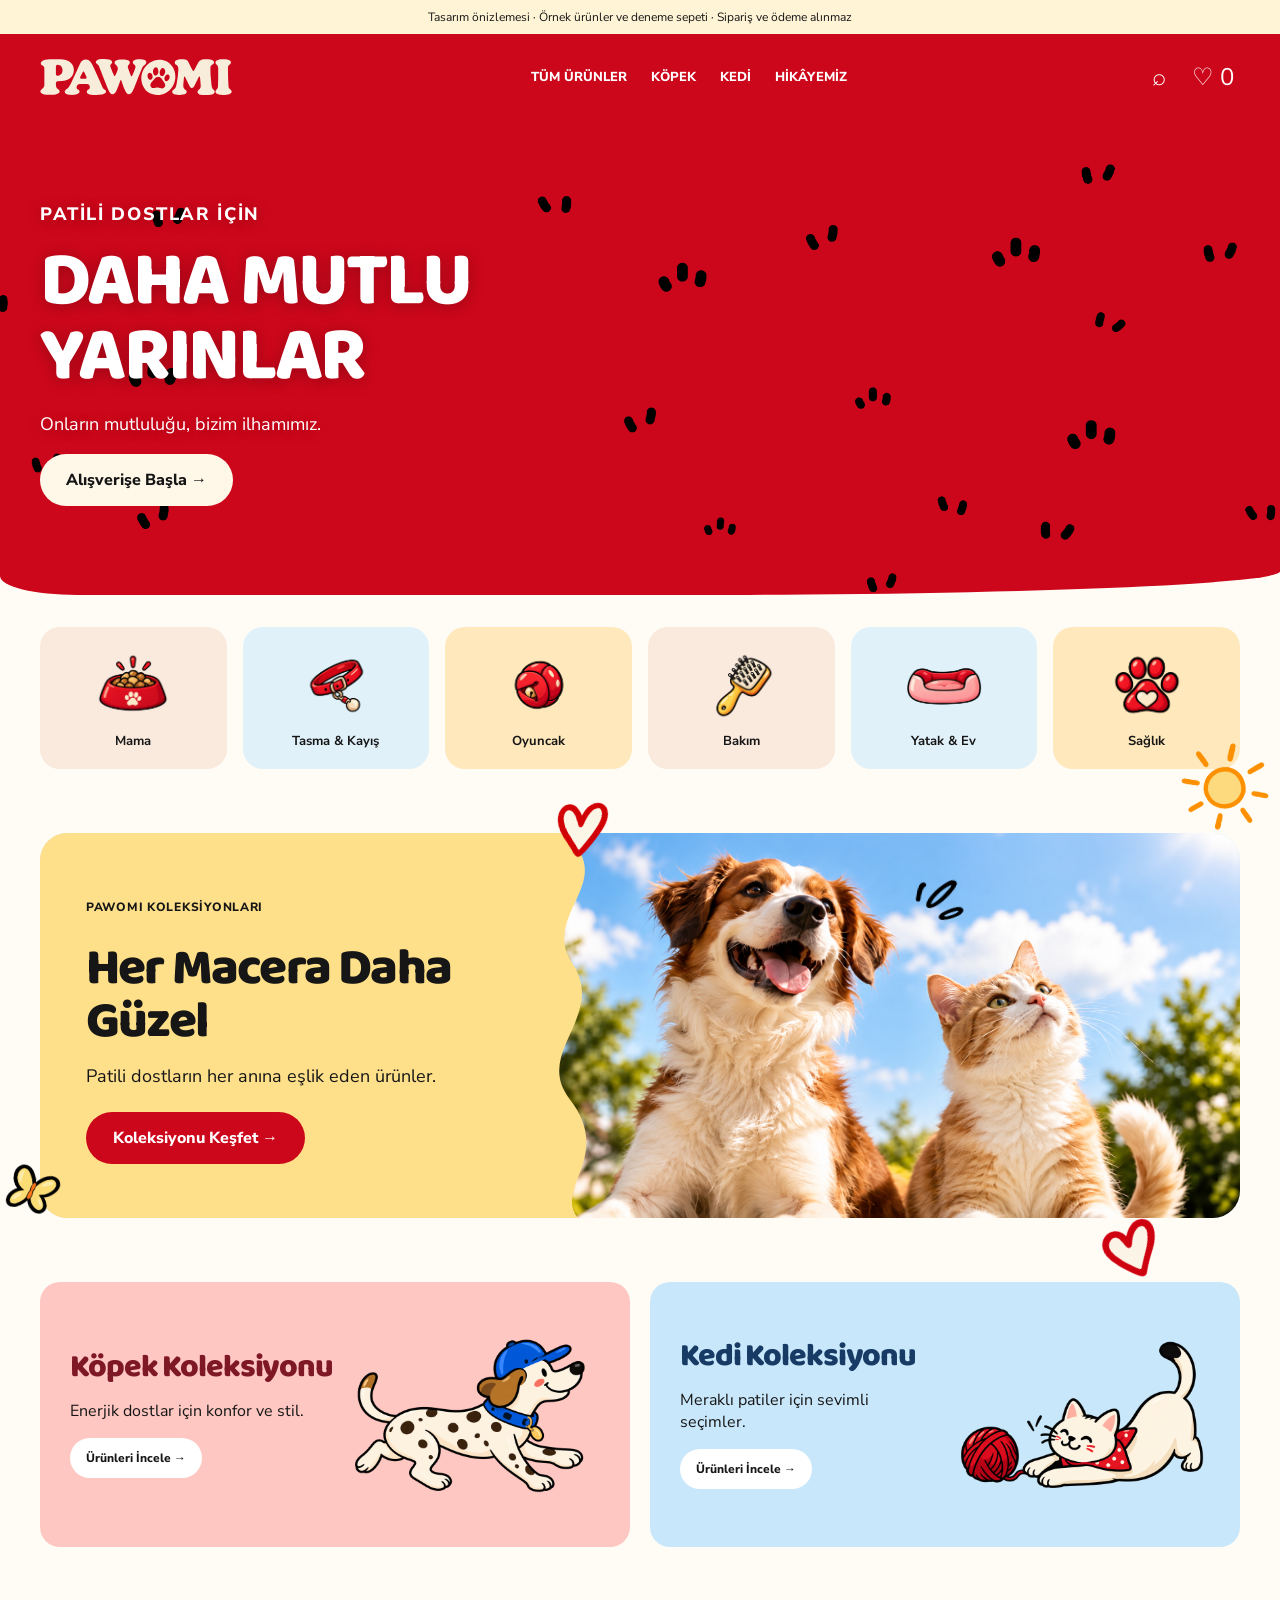
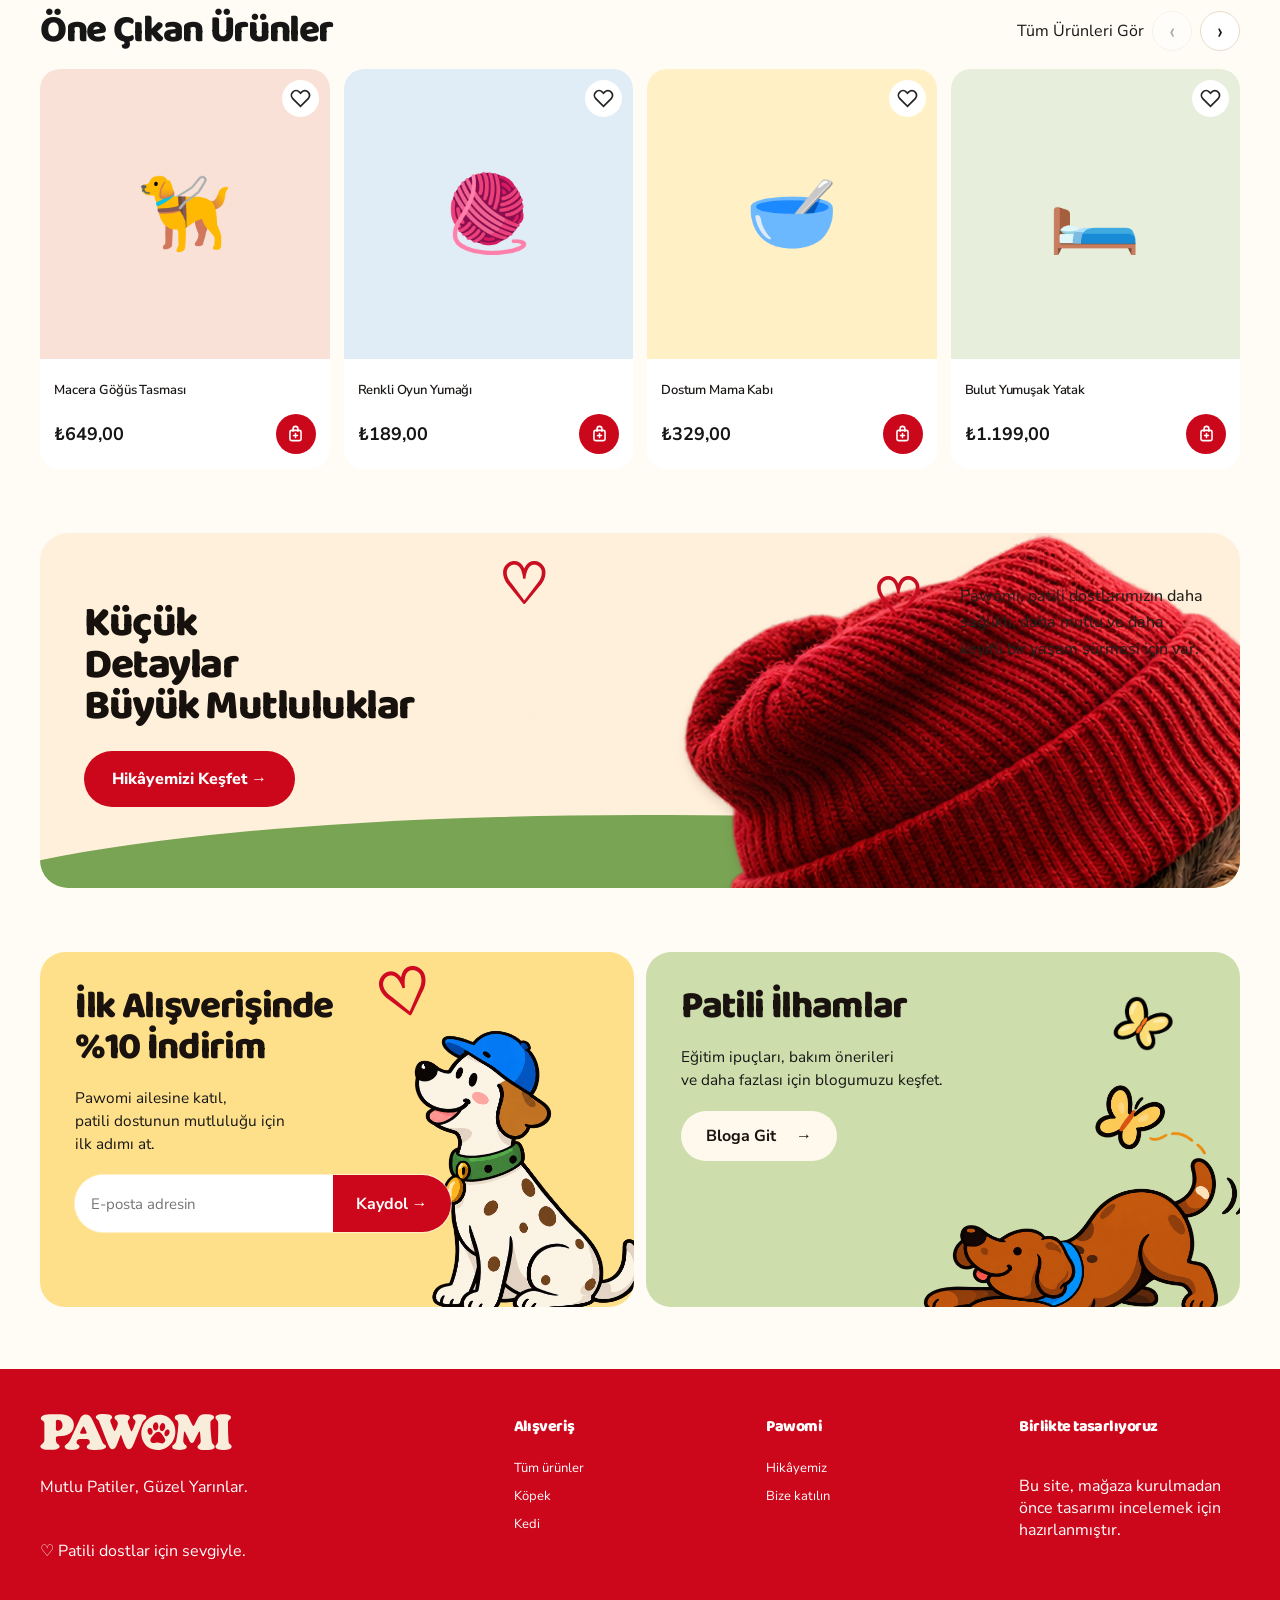
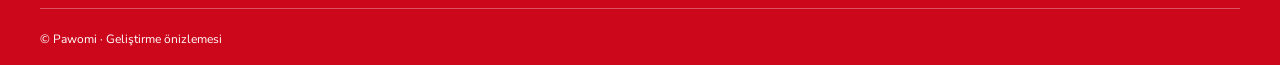
==== commit a29bc827: "Match Pawomi story and duo artwork to supplied reference" ====
--- a/preview/index.html
+++ b/preview/index.html
@@ -1 +1 @@
-<!doctype html><html lang="tr"><head><meta charset="utf-8"><meta name="viewport" content="width=device-width,initial-scale=1"><title>Pawomi — Mutlu Patiler, Güzel Yarınlar</title><link rel="preconnect" href="https://fonts.googleapis.com"><link rel="preconnect" href="https://fonts.gstatic.com" crossorigin><link href="https://fonts.googleapis.com/css2?family=Baloo+2:wght@700;800&family=Nunito+Sans:wght@300;400;600;700;800&display=swap" rel="stylesheet"><link rel="stylesheet" href="./pawomi.css"><style>:root{--red:#CD071B;--cream:#FFF4D6;--ink:#161616}.preview-note{background:#fff4d6;text-align:center;padding:9px;font-size:12px}.nav-tools button{background:none;border:0;color:white;font-size:24px}dialog{border:0;border-radius:24px;padding:28px;width:min(560px,92vw);max-height:85vh}dialog::backdrop{background:#16161688}dialog .close{float:right;border:0;background:#fae9dd;border-radius:50%;width:36px;height:36px}#toast{position:fixed;bottom:24px;left:50%;transform:translateX(-50%);background:#161616;color:white;border-radius:24px;padding:16px 24px;z-index:30}button.category{border:0;color:inherit}button.category[aria-pressed=true]{outline:3px solid var(--red)}.product-card button.product-photo{width:100%;border:0;cursor:pointer;font-size:75px}.cart-row{display:flex;justify-content:space-between;gap:12px;align-items:center;border-bottom:1px solid #eee;padding:16px 0}.cart-row button{border:0;border-radius:8px;padding:8px}.nav-tools{gap:14px}#search{padding:12px;border:1px solid #ddd;border-radius:16px;width:100%;margin:0 0 20px}</style></head><body><div class="preview-note">Tasarım önizlemesi · Örnek ürünler ve deneme sepeti · Sipariş ve ödeme alınmaz</div><header class="site-header"><div class="wrap nav"><a class="brand" href="#"><img class="brand-logo" src="./pawomi-logo.svg" alt="Pawomi" width="192" height="36"></a><nav class="nav-links" aria-label="Ana menü"><a href="#products">Tüm Ürünler</a><a href="#collections">Köpek</a><a href="#collections">Kedi</a><a href="#story">Hikâyemiz</a></nav><div class="nav-tools"><button id="search-toggle" aria-label="Ürün ara">⌕</button><button id="cart-toggle" aria-label="Sepeti aç">♡ <span data-cart-count>0</span></button><button class="menu-toggle" aria-label="Menüyü aç" aria-expanded="false">☰</button></div></div></header><main id="main"><section class="hero red-section"><div class="wrap hero-grid"><div><p class="eyebrow">PATİLİ DOSTLAR İÇİN</p><h1>DAHA MUTLU<br>YARINLAR</h1><p>Onların mutluluğu, bizim ilhamımız.</p><a class="btn cream-btn" href="#products">Alışverişe Başla →</a></div><div class="hero-visual"><div class="pawomi-hero-pair"><img src="./pawomi-dog.png" alt="Koşan benekli köpek" width="490" height="350" fetchpriority="high"><img src="./pawomi-cat.png" alt="Yün topuyla oynayan kedi" width="420" height="320"></div><span class="hero-bubble">Mutlu Patiler<br>Güzel Yarınlar ♡</span></div></div></section><section class="wrap section-pad"><div class="category-row"><a class="category" href="#products" ><span class="cat-icon"><img src="./icon-mama.png" alt="" width="88" height="88" loading="lazy"></span><b>Mama</b></a><a class="category" href="#products" ><span class="cat-icon"><img src="./icon-tasma.png" alt="" width="88" height="88" loading="lazy"></span><b>Tasma & Kayış</b></a><a class="category" href="#products" ><span class="cat-icon"><img src="./icon-oyuncak.png" alt="" width="88" height="88" loading="lazy"></span><b>Oyuncak</b></a><a class="category" href="#products" ><span class="cat-icon"><img src="./icon-bakim.png" alt="" width="88" height="88" loading="lazy"></span><b>Bakım</b></a><a class="category" href="#products" ><span class="cat-icon"><img src="./icon-yatak.png" alt="" width="88" height="88" loading="lazy"></span><b>Yatak & Ev</b></a><a class="category" href="#products" ><span class="cat-icon"><img src="./icon-saglik.png" alt="" width="88" height="88" loading="lazy"></span><b>Sağlık</b></a></div></section><section class="wrap section-pad"><div class="promo promo-adventure" style="--promo-bg:#FFE08A"><div><p class="eyebrow">PAWOMI KOLEKSİYONLARI</p><h2>Her Macera Daha Güzel</h2><p>Patili dostların her anına eşlik eden ürünler.</p><a class="btn" href="#products">Koleksiyonu Keşfet →</a></div><div class="promo-photo promo-adventure-art"><img class="promo-photo-real" src="./sky-friends.png" alt="Gökyüzüne bakan köpek ve kedi" loading="lazy"></div></div><div class="promo-floating-assets" aria-hidden="true"><img class="promo-float-decor promo-decor-1" src="./promo-decor-1.png" alt="" aria-hidden="true" loading="lazy"><img class="promo-float-decor promo-decor-2" src="./promo-decor-2.png" alt="" aria-hidden="true" loading="lazy"><img class="promo-float-decor promo-decor-3" src="./promo-decor-3.png" alt="" aria-hidden="true" loading="lazy"><img class="promo-float-decor promo-decor-4" src="./promo-decor-4.png" alt="" aria-hidden="true" loading="lazy"><img class="promo-float-decor promo-decor-5" src="./promo-decor-5.png" alt="" aria-hidden="true" loading="lazy"></div></section><section id="collections" class="wrap section-pad"><div class="two-cols"><a href="#products" class="collection-tile" style="--tile:#FFC7C1" ><div><h2>Köpek Koleksiyonu</h2><p>Enerjik dostlar için konfor ve stil.</p><span class="pill">Ürünleri İncele →</span></div><img class="collection-character" src="./pawomi-dog.png" alt="Neşeli benekli köpek" loading="lazy"></a><a href="#products" class="collection-tile" style="--tile:#C8E7FA" ><div><h2>Kedi Koleksiyonu</h2><p>Meraklı patiler için sevimli seçimler.</p><span class="pill">Ürünleri İncele →</span></div><img class="collection-character" src="./pawomi-cat.png" alt="Neşeli kedi" loading="lazy"></a></div></section><section class="wrap section-pad featured-products" id="products"><div class="section-heading"><h2>Öne Çıkan Ürünler</h2><div class="featured-carousel-controls"><a href="#products" id="all-products">Tüm Ürünleri Gör</a><button type="button" class="featured-carousel-arrow" data-slide="-1" aria-label="Önceki ürünler">‹</button><button type="button" class="featured-carousel-arrow" data-slide="1" aria-label="Sonraki ürünler">›</button></div></div><div class="featured-carousel" id="featured-carousel" tabindex="0" aria-label="Öne çıkan ürünler kaydırıcısı"><div class="product-grid" id="product-grid"></div></div><p id="no-results" hidden>Bu aramada ürün bulunamadı.</p></section><section id="story" class="wrap section-pad pawomi-story-section"><div class="pawomi-story-banner"><div class="pawomi-story-copy"><h2>Küçük<br>Detaylar<br>Büyük Mutluluklar</h2><a class="btn pawomi-story-cta" href="#story-details">Hikâyemizi Keşfet <span aria-hidden="true">→</span></a></div><div class="pawomi-story-illustration" aria-hidden="true"><img class="story-dog" src="./pawomi-dog.png" alt=""><img class="story-cat" src="./pawomi-cat.png" alt=""><span class="story-heart heart-one">♡</span><span class="story-heart heart-two">♡</span></div><div class="pawomi-story-description" id="story-details"><p>Pawomi, patili dostlarımızın daha sağlıklı, daha mutlu ve daha keyifli bir yaşam sürmesi için var.</p></div></div></section><section class="wrap section-pad pawomi-duo-section"><div class="pawomi-duo-grid"><article class="pawomi-duo-card pawomi-discount"><div class="pawomi-duo-copy"><h2>İlk Alışverişinde<br>%10 İndirim</h2><p>Pawomi ailesine katıl,<br>patili dostunun mutluluğu için<br>ilk adımı at.</p><form class="pawomi-duo-form" id="duo-newsletter"><input type="email" aria-label="E-posta adresin" placeholder="E-posta adresin" required><button type="submit">Kaydol <span aria-hidden="true">→</span></button></form></div><img class="pawomi-duo-dog" src="./pawomi-dog.png" alt="Mavi şapkalı Pawomi köpeği" loading="lazy"><span class="pawomi-duo-heart" aria-hidden="true">♡</span></article><article class="pawomi-duo-card pawomi-inspiration"><div class="pawomi-duo-copy"><h2>Patili İlhamlar</h2><p>Eğitim ipuçları, bakım önerileri<br>ve daha fazlası için blogumuzu keşfet.</p><a class="pawomi-duo-link" href="#story">Bloga Git <span aria-hidden="true">→</span></a></div><img class="pawomi-duo-pet" src="./pawomi-dog.png" alt="Oyun oynayan Pawomi köpeği" loading="lazy"><img class="pawomi-duo-butterfly" src="./promo-decor-5.png" alt="" aria-hidden="true" loading="lazy"></article></div></section></main><footer class="footer"><div class="wrap foot-grid"><div><a class="brand" href="#"><img class="brand-logo" src="./pawomi-logo.svg" alt="Pawomi" width="192" height="36"></a><p>Mutlu Patiler, Güzel Yarınlar.</p><p>♡ Patili dostlar için sevgiyle.</p></div><div><h4>Alışveriş</h4><a href="#products">Tüm ürünler</a><a href="#collections">Köpek</a><a href="#collections">Kedi</a></div><div><h4>Pawomi</h4><a href="#story">Hikâyemiz</a><a href="#newsletter">Bize katılın</a></div><div><h4>Birlikte tasarlıyoruz</h4><p>Bu site, mağaza kurulmadan önce tasarımı incelemek için hazırlanmıştır.</p></div></div><div class="wrap copy">© Pawomi · Geliştirme önizlemesi</div></footer><dialog id="product-dialog"><button class="close" aria-label="Kapat">×</button><div id="product-detail"></div></dialog><dialog id="cart-dialog"><button class="close" aria-label="Kapat">×</button><h2>Sepetim ♡</h2><div id="cart-items"></div><p id="cart-total" class="price"></p><button id="checkout" class="btn small">Ödeme hakkında</button></dialog><div role="status" id="toast" hidden></div><script src="./preview.js"></script></body></html>+<!doctype html><html lang="tr"><head><meta charset="utf-8"><meta name="viewport" content="width=device-width,initial-scale=1"><title>Pawomi — Mutlu Patiler, Güzel Yarınlar</title><link rel="preconnect" href="https://fonts.googleapis.com"><link rel="preconnect" href="https://fonts.gstatic.com" crossorigin><link href="https://fonts.googleapis.com/css2?family=Baloo+2:wght@700;800&family=Nunito+Sans:wght@300;400;600;700;800&display=swap" rel="stylesheet"><link rel="stylesheet" href="./pawomi.css"><style>:root{--red:#CD071B;--cream:#FFF4D6;--ink:#161616}.preview-note{background:#fff4d6;text-align:center;padding:9px;font-size:12px}.nav-tools button{background:none;border:0;color:white;font-size:24px}dialog{border:0;border-radius:24px;padding:28px;width:min(560px,92vw);max-height:85vh}dialog::backdrop{background:#16161688}dialog .close{float:right;border:0;background:#fae9dd;border-radius:50%;width:36px;height:36px}#toast{position:fixed;bottom:24px;left:50%;transform:translateX(-50%);background:#161616;color:white;border-radius:24px;padding:16px 24px;z-index:30}button.category{border:0;color:inherit}button.category[aria-pressed=true]{outline:3px solid var(--red)}.product-card button.product-photo{width:100%;border:0;cursor:pointer;font-size:75px}.cart-row{display:flex;justify-content:space-between;gap:12px;align-items:center;border-bottom:1px solid #eee;padding:16px 0}.cart-row button{border:0;border-radius:8px;padding:8px}.nav-tools{gap:14px}#search{padding:12px;border:1px solid #ddd;border-radius:16px;width:100%;margin:0 0 20px}</style></head><body><div class="preview-note">Tasarım önizlemesi · Örnek ürünler ve deneme sepeti · Sipariş ve ödeme alınmaz</div><header class="site-header"><div class="wrap nav"><a class="brand" href="#"><img class="brand-logo" src="./pawomi-logo.svg" alt="Pawomi" width="192" height="36"></a><nav class="nav-links" aria-label="Ana menü"><a href="#products">Tüm Ürünler</a><a href="#collections">Köpek</a><a href="#collections">Kedi</a><a href="#story">Hikâyemiz</a></nav><div class="nav-tools"><button id="search-toggle" aria-label="Ürün ara">⌕</button><button id="cart-toggle" aria-label="Sepeti aç">♡ <span data-cart-count>0</span></button><button class="menu-toggle" aria-label="Menüyü aç" aria-expanded="false">☰</button></div></div></header><main id="main"><section class="hero red-section"><div class="wrap hero-grid"><div><p class="eyebrow">PATİLİ DOSTLAR İÇİN</p><h1>DAHA MUTLU<br>YARINLAR</h1><p>Onların mutluluğu, bizim ilhamımız.</p><a class="btn cream-btn" href="#products">Alışverişe Başla →</a></div><div class="hero-visual"><div class="pawomi-hero-pair"><img src="./pawomi-dog.png" alt="Koşan benekli köpek" width="490" height="350" fetchpriority="high"><img src="./pawomi-cat.png" alt="Yün topuyla oynayan kedi" width="420" height="320"></div><span class="hero-bubble">Mutlu Patiler<br>Güzel Yarınlar ♡</span></div></div></section><section class="wrap section-pad"><div class="category-row"><a class="category" href="#products" ><span class="cat-icon"><img src="./icon-mama.png" alt="" width="88" height="88" loading="lazy"></span><b>Mama</b></a><a class="category" href="#products" ><span class="cat-icon"><img src="./icon-tasma.png" alt="" width="88" height="88" loading="lazy"></span><b>Tasma & Kayış</b></a><a class="category" href="#products" ><span class="cat-icon"><img src="./icon-oyuncak.png" alt="" width="88" height="88" loading="lazy"></span><b>Oyuncak</b></a><a class="category" href="#products" ><span class="cat-icon"><img src="./icon-bakim.png" alt="" width="88" height="88" loading="lazy"></span><b>Bakım</b></a><a class="category" href="#products" ><span class="cat-icon"><img src="./icon-yatak.png" alt="" width="88" height="88" loading="lazy"></span><b>Yatak & Ev</b></a><a class="category" href="#products" ><span class="cat-icon"><img src="./icon-saglik.png" alt="" width="88" height="88" loading="lazy"></span><b>Sağlık</b></a></div></section><section class="wrap section-pad"><div class="promo promo-adventure" style="--promo-bg:#FFE08A"><div><p class="eyebrow">PAWOMI KOLEKSİYONLARI</p><h2>Her Macera Daha Güzel</h2><p>Patili dostların her anına eşlik eden ürünler.</p><a class="btn" href="#products">Koleksiyonu Keşfet →</a></div><div class="promo-photo promo-adventure-art"><img class="promo-photo-real" src="./sky-friends.png" alt="Gökyüzüne bakan köpek ve kedi" loading="lazy"></div></div><div class="promo-floating-assets" aria-hidden="true"><img class="promo-float-decor promo-decor-1" src="./promo-decor-1.png" alt="" aria-hidden="true" loading="lazy"><img class="promo-float-decor promo-decor-2" src="./promo-decor-2.png" alt="" aria-hidden="true" loading="lazy"><img class="promo-float-decor promo-decor-3" src="./promo-decor-3.png" alt="" aria-hidden="true" loading="lazy"><img class="promo-float-decor promo-decor-4" src="./promo-decor-4.png" alt="" aria-hidden="true" loading="lazy"><img class="promo-float-decor promo-decor-5" src="./promo-decor-5.png" alt="" aria-hidden="true" loading="lazy"></div></section><section id="collections" class="wrap section-pad"><div class="two-cols"><a href="#products" class="collection-tile" style="--tile:#FFC7C1" ><div><h2>Köpek Koleksiyonu</h2><p>Enerjik dostlar için konfor ve stil.</p><span class="pill">Ürünleri İncele →</span></div><img class="collection-character" src="./pawomi-dog.png" alt="Neşeli benekli köpek" loading="lazy"></a><a href="#products" class="collection-tile" style="--tile:#C8E7FA" ><div><h2>Kedi Koleksiyonu</h2><p>Meraklı patiler için sevimli seçimler.</p><span class="pill">Ürünleri İncele →</span></div><img class="collection-character" src="./pawomi-cat.png" alt="Neşeli kedi" loading="lazy"></a></div></section><section class="wrap section-pad featured-products" id="products"><div class="section-heading"><h2>Öne Çıkan Ürünler</h2><div class="featured-carousel-controls"><a href="#products" id="all-products">Tüm Ürünleri Gör</a><button type="button" class="featured-carousel-arrow" data-slide="-1" aria-label="Önceki ürünler">‹</button><button type="button" class="featured-carousel-arrow" data-slide="1" aria-label="Sonraki ürünler">›</button></div></div><div class="featured-carousel" id="featured-carousel" tabindex="0" aria-label="Öne çıkan ürünler kaydırıcısı"><div class="product-grid" id="product-grid"></div></div><p id="no-results" hidden>Bu aramada ürün bulunamadı.</p></section><section id="story" class="wrap section-pad pawomi-story-section"><div class="pawomi-story-banner"><div class="pawomi-story-copy"><h2>Küçük<br>Detaylar<br>Büyük Mutluluklar</h2><a class="btn pawomi-story-cta" href="#story-details">Hikâyemizi Keşfet <span aria-hidden="true">→</span></a></div><div class="pawomi-story-illustration" aria-hidden="true"><img class="story-embrace" src="./story-embrace.png" alt="Kadının köpek ve kediye sarılması" loading="lazy"><span class="story-heart heart-one">♡</span><span class="story-heart heart-two">♡</span></div><div class="pawomi-story-description" id="story-details"><p>Pawomi, patili dostlarımızın daha sağlıklı, daha mutlu ve daha keyifli bir yaşam sürmesi için var.</p></div></div></section><section class="wrap section-pad pawomi-duo-section"><div class="pawomi-duo-grid"><article class="pawomi-duo-card pawomi-discount"><div class="pawomi-duo-copy"><h2>İlk Alışverişinde<br>%10 İndirim</h2><p>Pawomi ailesine katıl,<br>patili dostunun mutluluğu için<br>ilk adımı at.</p><form class="pawomi-duo-form" id="duo-newsletter"><input type="email" aria-label="E-posta adresin" placeholder="E-posta adresin" required><button type="submit">Kaydol <span aria-hidden="true">→</span></button></form></div><img class="pawomi-duo-dog" src="./discount-dog.png" alt="Mavi şapkalı Dalmaçyalı" loading="lazy"><span class="pawomi-duo-heart" aria-hidden="true">♡</span></article><article class="pawomi-duo-card pawomi-inspiration"><div class="pawomi-duo-copy"><h2>Patili İlhamlar</h2><p>Eğitim ipuçları, bakım önerileri<br>ve daha fazlası için blogumuzu keşfet.</p><a class="pawomi-duo-link" href="#story">Bloga Git <span aria-hidden="true">→</span></a></div><img class="pawomi-duo-pet" src="./blog-dog.png" alt="Kelebekle oynayan kahverengi köpek" loading="lazy"><img class="pawomi-duo-butterfly" src="./promo-decor-5.png" alt="" aria-hidden="true" loading="lazy"></article></div></section></main><footer class="footer"><div class="wrap foot-grid"><div><a class="brand" href="#"><img class="brand-logo" src="./pawomi-logo.svg" alt="Pawomi" width="192" height="36"></a><p>Mutlu Patiler, Güzel Yarınlar.</p><p>♡ Patili dostlar için sevgiyle.</p></div><div><h4>Alışveriş</h4><a href="#products">Tüm ürünler</a><a href="#collections">Köpek</a><a href="#collections">Kedi</a></div><div><h4>Pawomi</h4><a href="#story">Hikâyemiz</a><a href="#newsletter">Bize katılın</a></div><div><h4>Birlikte tasarlıyoruz</h4><p>Bu site, mağaza kurulmadan önce tasarımı incelemek için hazırlanmıştır.</p></div></div><div class="wrap copy">© Pawomi · Geliştirme önizlemesi</div></footer><dialog id="product-dialog"><button class="close" aria-label="Kapat">×</button><div id="product-detail"></div></dialog><dialog id="cart-dialog"><button class="close" aria-label="Kapat">×</button><h2>Sepetim ♡</h2><div id="cart-items"></div><p id="cart-total" class="price"></p><button id="checkout" class="btn small">Ödeme hakkında</button></dialog><div role="status" id="toast" hidden></div><script src="./preview.js"></script></body></html>
--- a/preview/pawomi.css
+++ b/preview/pawomi.css
@@ -232,3 +232,20 @@
 .pawomi-duo-butterfly{position:absolute;right:11%;top:11%;width:65px;height:65px;object-fit:contain;z-index:2}
 @media(max-width:850px){.pawomi-duo-grid{gap:14px}.pawomi-duo-card{height:330px}.pawomi-duo-copy{padding:25px;max-width:85%}.pawomi-duo-dog{right:-15%}.pawomi-duo-pet{right:-15%}}
 @media(max-width:650px){.pawomi-duo-grid{grid-template-columns:1fr;gap:16px}.pawomi-duo-card{height:340px}.pawomi-duo-copy{max-width:78%}.pawomi-duo-copy h2{font-size:34px}.pawomi-duo-copy p{font-size:14px}.pawomi-duo-form{width:100%;max-width:330px;height:48px}.pawomi-duo-form button{padding:0 16px}.pawomi-duo-dog{width:57%;right:-9%;bottom:-12%}.pawomi-duo-pet{width:69%;right:-12%;bottom:-15%}}
+
+
+/* Pawomi locked typography — Baloo 2 ExtraBold + Nunito Sans */
+:root{--font-display:'Baloo 2',sans-serif;--font-body:'Nunito Sans',sans-serif}
+html,body,p,span,a,button,input,textarea,select,nav,li,label,.product-name,.price,.eyebrow,.pill{font-family:'Nunito Sans',sans-serif}
+h1,h2,h3,h4,h5,h6,.section-heading h2,.promo h2,.collection-tile h2,.newsletter h2,.pawomi-story-copy h2,.pawomi-duo-copy h2,.promo-adventure h2{font-family:'Baloo 2',sans-serif;font-weight:800;letter-spacing:-.035em}
+.pawomi-duo-grid{gap:12px}
+.pawomi-duo-card{transition:transform .38s cubic-bezier(.22,1,.36,1),box-shadow .38s ease}
+.pawomi-duo-card:hover{transform:translateY(-7px);box-shadow:0 18px 34px rgba(40,29,17,.13)}
+.pawomi-duo-card img{transition:transform .5s cubic-bezier(.22,1,.36,1)}
+.pawomi-duo-card:hover .pawomi-duo-dog,.pawomi-duo-card:hover .pawomi-duo-pet{transform:translateY(-7px) scale(1.045)}
+.pawomi-duo-card:hover .pawomi-duo-butterfly{transform:translate(5px,-8px) rotate(10deg)}
+.pawomi-duo-card .pawomi-duo-form button,.pawomi-duo-card .pawomi-duo-link{transition:background-color .25s,color .25s,transform .25s}
+.pawomi-duo-card .pawomi-duo-link:hover{background:#fff;color:#bf0920;transform:translateX(3px)}
+.pawomi-duo-card .pawomi-duo-form button:hover{background:#a90419}
+@media(max-width:650px){.pawomi-duo-grid{gap:12px}}
+@media(prefers-reduced-motion:reduce){.pawomi-duo-card,.pawomi-duo-card img,.pawomi-duo-card .pawomi-duo-form button,.pawomi-duo-card .pawomi-duo-link{transition:none!important}.pawomi-duo-card:hover,.pawomi-duo-card:hover img{transform:none!important}}
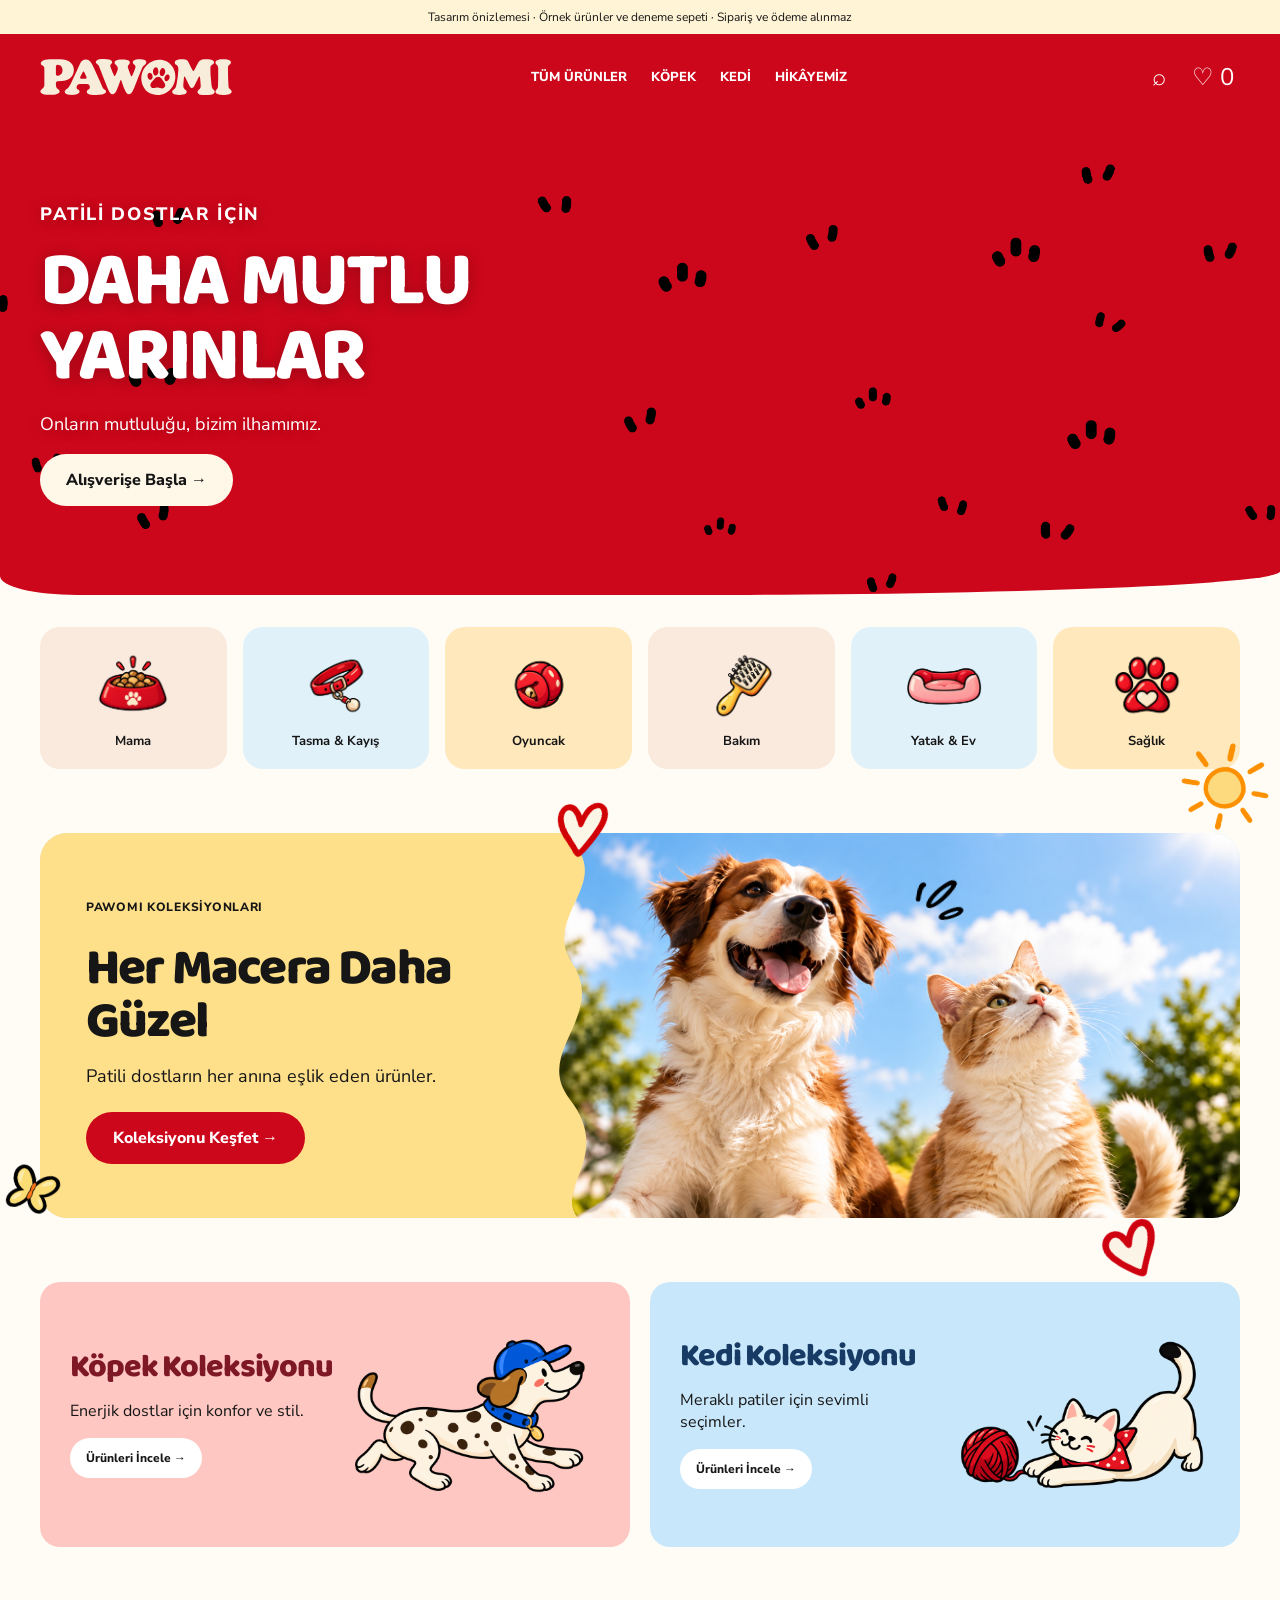
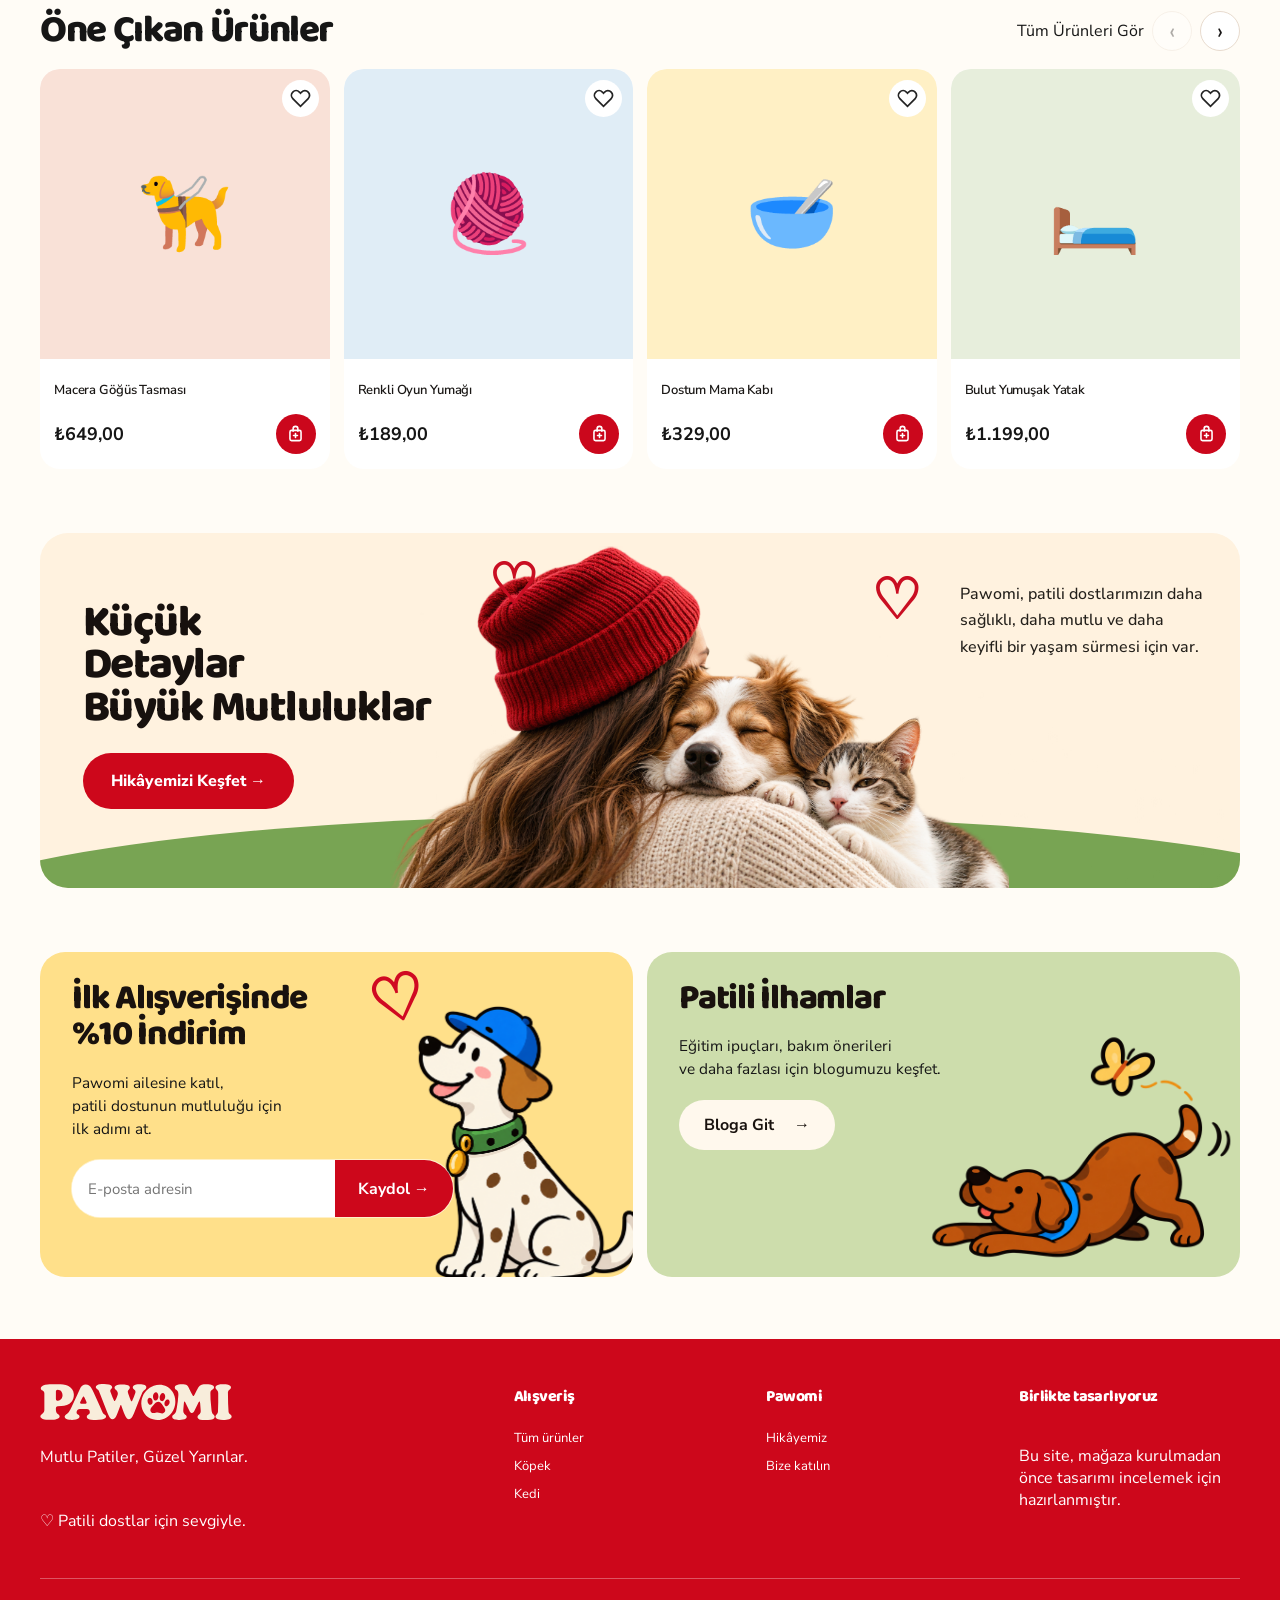
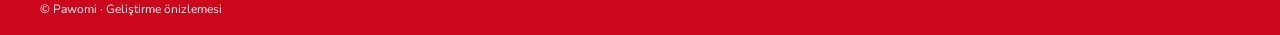
==== commit 51bc2e0c: "Layer uploaded green hills behind Pawomi story portrait" ====
--- a/preview/index.html
+++ b/preview/index.html
@@ -1 +1 @@
-<!doctype html><html lang="tr"><head><meta charset="utf-8"><meta name="viewport" content="width=device-width,initial-scale=1"><title>Pawomi — Mutlu Patiler, Güzel Yarınlar</title><link rel="preconnect" href="https://fonts.googleapis.com"><link rel="preconnect" href="https://fonts.gstatic.com" crossorigin><link href="https://fonts.googleapis.com/css2?family=Baloo+2:wght@700;800&family=Nunito+Sans:wght@300;400;600;700;800&display=swap" rel="stylesheet"><link rel="stylesheet" href="./pawomi.css"><style>:root{--red:#CD071B;--cream:#FFF4D6;--ink:#161616}.preview-note{background:#fff4d6;text-align:center;padding:9px;font-size:12px}.nav-tools button{background:none;border:0;color:white;font-size:24px}dialog{border:0;border-radius:24px;padding:28px;width:min(560px,92vw);max-height:85vh}dialog::backdrop{background:#16161688}dialog .close{float:right;border:0;background:#fae9dd;border-radius:50%;width:36px;height:36px}#toast{position:fixed;bottom:24px;left:50%;transform:translateX(-50%);background:#161616;color:white;border-radius:24px;padding:16px 24px;z-index:30}button.category{border:0;color:inherit}button.category[aria-pressed=true]{outline:3px solid var(--red)}.product-card button.product-photo{width:100%;border:0;cursor:pointer;font-size:75px}.cart-row{display:flex;justify-content:space-between;gap:12px;align-items:center;border-bottom:1px solid #eee;padding:16px 0}.cart-row button{border:0;border-radius:8px;padding:8px}.nav-tools{gap:14px}#search{padding:12px;border:1px solid #ddd;border-radius:16px;width:100%;margin:0 0 20px}</style></head><body><div class="preview-note">Tasarım önizlemesi · Örnek ürünler ve deneme sepeti · Sipariş ve ödeme alınmaz</div><header class="site-header"><div class="wrap nav"><a class="brand" href="#"><img class="brand-logo" src="./pawomi-logo.svg" alt="Pawomi" width="192" height="36"></a><nav class="nav-links" aria-label="Ana menü"><a href="#products">Tüm Ürünler</a><a href="#collections">Köpek</a><a href="#collections">Kedi</a><a href="#story">Hikâyemiz</a></nav><div class="nav-tools"><button id="search-toggle" aria-label="Ürün ara">⌕</button><button id="cart-toggle" aria-label="Sepeti aç">♡ <span data-cart-count>0</span></button><button class="menu-toggle" aria-label="Menüyü aç" aria-expanded="false">☰</button></div></div></header><main id="main"><section class="hero red-section"><div class="wrap hero-grid"><div><p class="eyebrow">PATİLİ DOSTLAR İÇİN</p><h1>DAHA MUTLU<br>YARINLAR</h1><p>Onların mutluluğu, bizim ilhamımız.</p><a class="btn cream-btn" href="#products">Alışverişe Başla →</a></div><div class="hero-visual"><div class="pawomi-hero-pair"><img src="./pawomi-dog.png" alt="Koşan benekli köpek" width="490" height="350" fetchpriority="high"><img src="./pawomi-cat.png" alt="Yün topuyla oynayan kedi" width="420" height="320"></div><span class="hero-bubble">Mutlu Patiler<br>Güzel Yarınlar ♡</span></div></div></section><section class="wrap section-pad"><div class="category-row"><a class="category" href="#products" ><span class="cat-icon"><img src="./icon-mama.png" alt="" width="88" height="88" loading="lazy"></span><b>Mama</b></a><a class="category" href="#products" ><span class="cat-icon"><img src="./icon-tasma.png" alt="" width="88" height="88" loading="lazy"></span><b>Tasma & Kayış</b></a><a class="category" href="#products" ><span class="cat-icon"><img src="./icon-oyuncak.png" alt="" width="88" height="88" loading="lazy"></span><b>Oyuncak</b></a><a class="category" href="#products" ><span class="cat-icon"><img src="./icon-bakim.png" alt="" width="88" height="88" loading="lazy"></span><b>Bakım</b></a><a class="category" href="#products" ><span class="cat-icon"><img src="./icon-yatak.png" alt="" width="88" height="88" loading="lazy"></span><b>Yatak & Ev</b></a><a class="category" href="#products" ><span class="cat-icon"><img src="./icon-saglik.png" alt="" width="88" height="88" loading="lazy"></span><b>Sağlık</b></a></div></section><section class="wrap section-pad"><div class="promo promo-adventure" style="--promo-bg:#FFE08A"><div><p class="eyebrow">PAWOMI KOLEKSİYONLARI</p><h2>Her Macera Daha Güzel</h2><p>Patili dostların her anına eşlik eden ürünler.</p><a class="btn" href="#products">Koleksiyonu Keşfet →</a></div><div class="promo-photo promo-adventure-art"><img class="promo-photo-real" src="./sky-friends.png" alt="Gökyüzüne bakan köpek ve kedi" loading="lazy"></div></div><div class="promo-floating-assets" aria-hidden="true"><img class="promo-float-decor promo-decor-1" src="./promo-decor-1.png" alt="" aria-hidden="true" loading="lazy"><img class="promo-float-decor promo-decor-2" src="./promo-decor-2.png" alt="" aria-hidden="true" loading="lazy"><img class="promo-float-decor promo-decor-3" src="./promo-decor-3.png" alt="" aria-hidden="true" loading="lazy"><img class="promo-float-decor promo-decor-4" src="./promo-decor-4.png" alt="" aria-hidden="true" loading="lazy"><img class="promo-float-decor promo-decor-5" src="./promo-decor-5.png" alt="" aria-hidden="true" loading="lazy"></div></section><section id="collections" class="wrap section-pad"><div class="two-cols"><a href="#products" class="collection-tile" style="--tile:#FFC7C1" ><div><h2>Köpek Koleksiyonu</h2><p>Enerjik dostlar için konfor ve stil.</p><span class="pill">Ürünleri İncele →</span></div><img class="collection-character" src="./pawomi-dog.png" alt="Neşeli benekli köpek" loading="lazy"></a><a href="#products" class="collection-tile" style="--tile:#C8E7FA" ><div><h2>Kedi Koleksiyonu</h2><p>Meraklı patiler için sevimli seçimler.</p><span class="pill">Ürünleri İncele →</span></div><img class="collection-character" src="./pawomi-cat.png" alt="Neşeli kedi" loading="lazy"></a></div></section><section class="wrap section-pad featured-products" id="products"><div class="section-heading"><h2>Öne Çıkan Ürünler</h2><div class="featured-carousel-controls"><a href="#products" id="all-products">Tüm Ürünleri Gör</a><button type="button" class="featured-carousel-arrow" data-slide="-1" aria-label="Önceki ürünler">‹</button><button type="button" class="featured-carousel-arrow" data-slide="1" aria-label="Sonraki ürünler">›</button></div></div><div class="featured-carousel" id="featured-carousel" tabindex="0" aria-label="Öne çıkan ürünler kaydırıcısı"><div class="product-grid" id="product-grid"></div></div><p id="no-results" hidden>Bu aramada ürün bulunamadı.</p></section><section id="story" class="wrap section-pad pawomi-story-section"><div class="pawomi-story-banner"><div class="pawomi-story-copy"><h2>Küçük<br>Detaylar<br>Büyük Mutluluklar</h2><a class="btn pawomi-story-cta" href="#story-details">Hikâyemizi Keşfet <span aria-hidden="true">→</span></a></div><div class="pawomi-story-illustration" aria-hidden="true"><img class="story-embrace" src="./story-embrace.png" alt="Kadının köpek ve kediye sarılması" loading="lazy"><span class="story-heart heart-one">♡</span><span class="story-heart heart-two">♡</span></div><div class="pawomi-story-description" id="story-details"><p>Pawomi, patili dostlarımızın daha sağlıklı, daha mutlu ve daha keyifli bir yaşam sürmesi için var.</p></div></div></section><section class="wrap section-pad pawomi-duo-section"><div class="pawomi-duo-grid"><article class="pawomi-duo-card pawomi-discount"><div class="pawomi-duo-copy"><h2>İlk Alışverişinde<br>%10 İndirim</h2><p>Pawomi ailesine katıl,<br>patili dostunun mutluluğu için<br>ilk adımı at.</p><form class="pawomi-duo-form" id="duo-newsletter"><input type="email" aria-label="E-posta adresin" placeholder="E-posta adresin" required><button type="submit">Kaydol <span aria-hidden="true">→</span></button></form></div><img class="pawomi-duo-dog" src="./discount-dog.png" alt="Mavi şapkalı Dalmaçyalı" loading="lazy"><span class="pawomi-duo-heart" aria-hidden="true">♡</span></article><article class="pawomi-duo-card pawomi-inspiration"><div class="pawomi-duo-copy"><h2>Patili İlhamlar</h2><p>Eğitim ipuçları, bakım önerileri<br>ve daha fazlası için blogumuzu keşfet.</p><a class="pawomi-duo-link" href="#story">Bloga Git <span aria-hidden="true">→</span></a></div><img class="pawomi-duo-pet" src="./blog-dog.png" alt="Kelebekle oynayan kahverengi köpek" loading="lazy"><img class="pawomi-duo-butterfly" src="./promo-decor-5.png" alt="" aria-hidden="true" loading="lazy"></article></div></section></main><footer class="footer"><div class="wrap foot-grid"><div><a class="brand" href="#"><img class="brand-logo" src="./pawomi-logo.svg" alt="Pawomi" width="192" height="36"></a><p>Mutlu Patiler, Güzel Yarınlar.</p><p>♡ Patili dostlar için sevgiyle.</p></div><div><h4>Alışveriş</h4><a href="#products">Tüm ürünler</a><a href="#collections">Köpek</a><a href="#collections">Kedi</a></div><div><h4>Pawomi</h4><a href="#story">Hikâyemiz</a><a href="#newsletter">Bize katılın</a></div><div><h4>Birlikte tasarlıyoruz</h4><p>Bu site, mağaza kurulmadan önce tasarımı incelemek için hazırlanmıştır.</p></div></div><div class="wrap copy">© Pawomi · Geliştirme önizlemesi</div></footer><dialog id="product-dialog"><button class="close" aria-label="Kapat">×</button><div id="product-detail"></div></dialog><dialog id="cart-dialog"><button class="close" aria-label="Kapat">×</button><h2>Sepetim ♡</h2><div id="cart-items"></div><p id="cart-total" class="price"></p><button id="checkout" class="btn small">Ödeme hakkında</button></dialog><div role="status" id="toast" hidden></div><script src="./preview.js"></script></body></html>+<!doctype html><html lang="tr"><head><meta charset="utf-8"><meta name="viewport" content="width=device-width,initial-scale=1"><title>Pawomi — Mutlu Patiler, Güzel Yarınlar</title><link rel="preconnect" href="https://fonts.googleapis.com"><link rel="preconnect" href="https://fonts.gstatic.com" crossorigin><link href="https://fonts.googleapis.com/css2?family=Baloo+2:wght@700;800&family=Nunito+Sans:wght@300;400;600;700;800&display=swap" rel="stylesheet"><link rel="stylesheet" href="./pawomi.css"><style>:root{--red:#CD071B;--cream:#FFF4D6;--ink:#161616}.preview-note{background:#fff4d6;text-align:center;padding:9px;font-size:12px}.nav-tools button{background:none;border:0;color:white;font-size:24px}dialog{border:0;border-radius:24px;padding:28px;width:min(560px,92vw);max-height:85vh}dialog::backdrop{background:#16161688}dialog .close{float:right;border:0;background:#fae9dd;border-radius:50%;width:36px;height:36px}#toast{position:fixed;bottom:24px;left:50%;transform:translateX(-50%);background:#161616;color:white;border-radius:24px;padding:16px 24px;z-index:30}button.category{border:0;color:inherit}button.category[aria-pressed=true]{outline:3px solid var(--red)}.product-card button.product-photo{width:100%;border:0;cursor:pointer;font-size:75px}.cart-row{display:flex;justify-content:space-between;gap:12px;align-items:center;border-bottom:1px solid #eee;padding:16px 0}.cart-row button{border:0;border-radius:8px;padding:8px}.nav-tools{gap:14px}#search{padding:12px;border:1px solid #ddd;border-radius:16px;width:100%;margin:0 0 20px}</style></head><body><div class="preview-note">Tasarım önizlemesi · Örnek ürünler ve deneme sepeti · Sipariş ve ödeme alınmaz</div><header class="site-header"><div class="wrap nav"><a class="brand" href="#"><img class="brand-logo" src="./pawomi-logo.svg" alt="Pawomi" width="192" height="36"></a><nav class="nav-links" aria-label="Ana menü"><a href="#products">Tüm Ürünler</a><a href="#collections">Köpek</a><a href="#collections">Kedi</a><a href="#story">Hikâyemiz</a></nav><div class="nav-tools"><button id="search-toggle" aria-label="Ürün ara">⌕</button><button id="cart-toggle" aria-label="Sepeti aç">♡ <span data-cart-count>0</span></button><button class="menu-toggle" aria-label="Menüyü aç" aria-expanded="false">☰</button></div></div></header><main id="main"><section class="hero red-section"><div class="wrap hero-grid"><div><p class="eyebrow">PATİLİ DOSTLAR İÇİN</p><h1>DAHA MUTLU<br>YARINLAR</h1><p>Onların mutluluğu, bizim ilhamımız.</p><a class="btn cream-btn" href="#products">Alışverişe Başla →</a></div><div class="hero-visual"><div class="pawomi-hero-pair"><img src="./pawomi-dog.png" alt="Koşan benekli köpek" width="490" height="350" fetchpriority="high"><img src="./pawomi-cat.png" alt="Yün topuyla oynayan kedi" width="420" height="320"></div><span class="hero-bubble">Mutlu Patiler<br>Güzel Yarınlar ♡</span></div></div></section><section class="wrap section-pad"><div class="category-row"><a class="category" href="#products" ><span class="cat-icon"><img src="./icon-mama.png" alt="" width="88" height="88" loading="lazy"></span><b>Mama</b></a><a class="category" href="#products" ><span class="cat-icon"><img src="./icon-tasma.png" alt="" width="88" height="88" loading="lazy"></span><b>Tasma & Kayış</b></a><a class="category" href="#products" ><span class="cat-icon"><img src="./icon-oyuncak.png" alt="" width="88" height="88" loading="lazy"></span><b>Oyuncak</b></a><a class="category" href="#products" ><span class="cat-icon"><img src="./icon-bakim.png" alt="" width="88" height="88" loading="lazy"></span><b>Bakım</b></a><a class="category" href="#products" ><span class="cat-icon"><img src="./icon-yatak.png" alt="" width="88" height="88" loading="lazy"></span><b>Yatak & Ev</b></a><a class="category" href="#products" ><span class="cat-icon"><img src="./icon-saglik.png" alt="" width="88" height="88" loading="lazy"></span><b>Sağlık</b></a></div></section><section class="wrap section-pad"><div class="promo promo-adventure" style="--promo-bg:#FFE08A"><div><p class="eyebrow">PAWOMI KOLEKSİYONLARI</p><h2>Her Macera Daha Güzel</h2><p>Patili dostların her anına eşlik eden ürünler.</p><a class="btn" href="#products">Koleksiyonu Keşfet →</a></div><div class="promo-photo promo-adventure-art"><img class="promo-photo-real" src="./sky-friends.png" alt="Gökyüzüne bakan köpek ve kedi" loading="lazy"></div></div><div class="promo-floating-assets" aria-hidden="true"><img class="promo-float-decor promo-decor-1" src="./promo-decor-1.png" alt="" aria-hidden="true" loading="lazy"><img class="promo-float-decor promo-decor-2" src="./promo-decor-2.png" alt="" aria-hidden="true" loading="lazy"><img class="promo-float-decor promo-decor-3" src="./promo-decor-3.png" alt="" aria-hidden="true" loading="lazy"><img class="promo-float-decor promo-decor-4" src="./promo-decor-4.png" alt="" aria-hidden="true" loading="lazy"><img class="promo-float-decor promo-decor-5" src="./promo-decor-5.png" alt="" aria-hidden="true" loading="lazy"></div></section><section id="collections" class="wrap section-pad"><div class="two-cols"><a href="#products" class="collection-tile" style="--tile:#FFC7C1" ><div><h2>Köpek Koleksiyonu</h2><p>Enerjik dostlar için konfor ve stil.</p><span class="pill">Ürünleri İncele →</span></div><img class="collection-character" src="./pawomi-dog.png" alt="Neşeli benekli köpek" loading="lazy"></a><a href="#products" class="collection-tile" style="--tile:#C8E7FA" ><div><h2>Kedi Koleksiyonu</h2><p>Meraklı patiler için sevimli seçimler.</p><span class="pill">Ürünleri İncele →</span></div><img class="collection-character" src="./pawomi-cat.png" alt="Neşeli kedi" loading="lazy"></a></div></section><section class="wrap section-pad featured-products" id="products"><div class="section-heading"><h2>Öne Çıkan Ürünler</h2><div class="featured-carousel-controls"><a href="#products" id="all-products">Tüm Ürünleri Gör</a><button type="button" class="featured-carousel-arrow" data-slide="-1" aria-label="Önceki ürünler">‹</button><button type="button" class="featured-carousel-arrow" data-slide="1" aria-label="Sonraki ürünler">›</button></div></div><div class="featured-carousel" id="featured-carousel" tabindex="0" aria-label="Öne çıkan ürünler kaydırıcısı"><div class="product-grid" id="product-grid"></div></div><p id="no-results" hidden>Bu aramada ürün bulunamadı.</p></section><section id="story" class="wrap section-pad pawomi-story-section"><div class="pawomi-story-banner"><div class="pawomi-story-copy"><h2>Küçük<br>Detaylar<br>Büyük Mutluluklar</h2><a class="btn pawomi-story-cta" href="#story-details">Hikâyemizi Keşfet <span aria-hidden="true">→</span></a></div><div class="pawomi-story-illustration" aria-hidden="true"><img class="story-hills" src="./story-hills.png" alt="" loading="lazy"><img class="story-embrace" src="./story-embrace.png" alt="Kadının köpek ve kediye sarılması" loading="lazy"><span class="story-heart heart-one">♡</span><span class="story-heart heart-two">♡</span></div><div class="pawomi-story-description" id="story-details"><p>Pawomi, patili dostlarımızın daha sağlıklı, daha mutlu ve daha keyifli bir yaşam sürmesi için var.</p></div></div></section><section class="wrap section-pad pawomi-duo-section"><div class="pawomi-duo-grid"><article class="pawomi-duo-card pawomi-discount"><div class="pawomi-duo-copy"><h2>İlk Alışverişinde<br>%10 İndirim</h2><p>Pawomi ailesine katıl,<br>patili dostunun mutluluğu için<br>ilk adımı at.</p><form class="pawomi-duo-form" id="duo-newsletter"><input type="email" aria-label="E-posta adresin" placeholder="E-posta adresin" required><button type="submit">Kaydol <span aria-hidden="true">→</span></button></form></div><img class="pawomi-duo-dog" src="./discount-dog.png" alt="Mavi şapkalı Dalmaçyalı" loading="lazy"><span class="pawomi-duo-heart" aria-hidden="true">♡</span></article><article class="pawomi-duo-card pawomi-inspiration"><div class="pawomi-duo-copy"><h2>Patili İlhamlar</h2><p>Eğitim ipuçları, bakım önerileri<br>ve daha fazlası için blogumuzu keşfet.</p><a class="pawomi-duo-link" href="#story">Bloga Git <span aria-hidden="true">→</span></a></div><img class="pawomi-duo-pet" src="./blog-dog.png" alt="Kelebekle oynayan kahverengi köpek" loading="lazy"><img class="pawomi-duo-butterfly" src="./promo-decor-5.png" alt="" aria-hidden="true" loading="lazy"></article></div></section></main><footer class="footer"><div class="wrap foot-grid"><div><a class="brand" href="#"><img class="brand-logo" src="./pawomi-logo.svg" alt="Pawomi" width="192" height="36"></a><p>Mutlu Patiler, Güzel Yarınlar.</p><p>♡ Patili dostlar için sevgiyle.</p></div><div><h4>Alışveriş</h4><a href="#products">Tüm ürünler</a><a href="#collections">Köpek</a><a href="#collections">Kedi</a></div><div><h4>Pawomi</h4><a href="#story">Hikâyemiz</a><a href="#newsletter">Bize katılın</a></div><div><h4>Birlikte tasarlıyoruz</h4><p>Bu site, mağaza kurulmadan önce tasarımı incelemek için hazırlanmıştır.</p></div></div><div class="wrap copy">© Pawomi · Geliştirme önizlemesi</div></footer><dialog id="product-dialog"><button class="close" aria-label="Kapat">×</button><div id="product-detail"></div></dialog><dialog id="cart-dialog"><button class="close" aria-label="Kapat">×</button><h2>Sepetim ♡</h2><div id="cart-items"></div><p id="cart-total" class="price"></p><button id="checkout" class="btn small">Ödeme hakkında</button></dialog><div role="status" id="toast" hidden></div><script src="./preview.js"></script></body></html>
--- a/preview/pawomi.css
+++ b/preview/pawomi.css
@@ -249,3 +249,43 @@
 .pawomi-duo-card .pawomi-duo-form button:hover{background:#a90419}
 @media(max-width:650px){.pawomi-duo-grid{gap:12px}}
 @media(prefers-reduced-motion:reduce){.pawomi-duo-card,.pawomi-duo-card img,.pawomi-duo-card .pawomi-duo-form button,.pawomi-duo-card .pawomi-duo-link{transition:none!important}.pawomi-duo-card:hover,.pawomi-duo-card:hover img{transform:none!important}}
+
+
+/* Approved artwork and 2nd-reference composition */
+.pawomi-story-banner{min-height:355px;grid-template-columns:33% 43% 24%;background:#fff2df}
+.pawomi-story-copy{padding-left:43px;align-self:center}
+.pawomi-story-copy h2{font-family:var(--font-display,'Baloo 2',sans-serif);font-size:clamp(2.55rem,3.45vw,3.9rem);line-height:.96}
+.pawomi-story-illustration{min-height:355px;align-self:stretch;overflow:visible}
+.pawomi-story-illustration img.story-embrace{position:absolute;width:120%;height:103%;max-width:none;left:-9%;bottom:-2%;object-fit:contain;object-position:bottom center;z-index:1;filter:none}
+.pawomi-story-description{padding-top:48px;padding-right:30px}
+.pawomi-story-description p{position:relative;z-index:3}
+.pawomi-duo-grid{gap:14px}
+.pawomi-duo-card{height:325px}
+.pawomi-duo-copy{padding:28px 32px}
+.pawomi-duo-copy h2{font-family:var(--font-display,'Baloo 2',sans-serif);font-weight:800;font-size:clamp(30px,2.75vw,43px);line-height:1.04}
+.pawomi-duo-dog{right:-7%;bottom:-5%;width:54%;height:94%;object-position:bottom}
+.pawomi-duo-pet{right:-2%;bottom:-7%;width:61%;height:80%;object-position:bottom}
+.pawomi-duo-heart{right:35%;top:18px}
+.pawomi-duo-butterfly{right:13%;top:8%;width:55px;height:55px}
+@media(max-width:850px){.pawomi-story-banner{grid-template-columns:44% 56%}.pawomi-story-illustration{min-height:250px}.pawomi-story-illustration img.story-embrace{width:105%;height:100%;left:-3%}.pawomi-duo-card{height:330px}}
+@media(max-width:650px){.pawomi-story-illustration{min-height:270px}.pawomi-story-illustration img.story-embrace{width:100%;height:100%;left:0}.pawomi-duo-card{height:340px}.pawomi-duo-copy h2{font-size:34px}.pawomi-duo-dog{right:-10%;width:60%}.pawomi-duo-pet{right:-5%;width:65%}}
+
+/* Patili İlhamlar composition and illustration hover */
+.pawomi-inspiration .pawomi-duo-pet{
+  bottom:3%;
+  height:88%;
+  transform-origin:center bottom;
+  transition:transform .5s cubic-bezier(.22,1,.36,1),filter .5s ease;
+}
+.pawomi-inspiration:hover .pawomi-duo-pet{
+  transform:translateY(-11px) scale(1.055);
+  filter:drop-shadow(0 12px 10px rgba(28,48,22,.16));
+}
+.pawomi-inspiration .pawomi-duo-butterfly{display:none!important}
+@media(max-width:650px){
+ .pawomi-inspiration .pawomi-duo-pet{bottom:3%;height:84%}
+}
+@media(prefers-reduced-motion:reduce){
+ .pawomi-inspiration .pawomi-duo-pet{transition:none!important}
+ .pawomi-inspiration:hover .pawomi-duo-pet{transform:none!important;filter:none}
+}
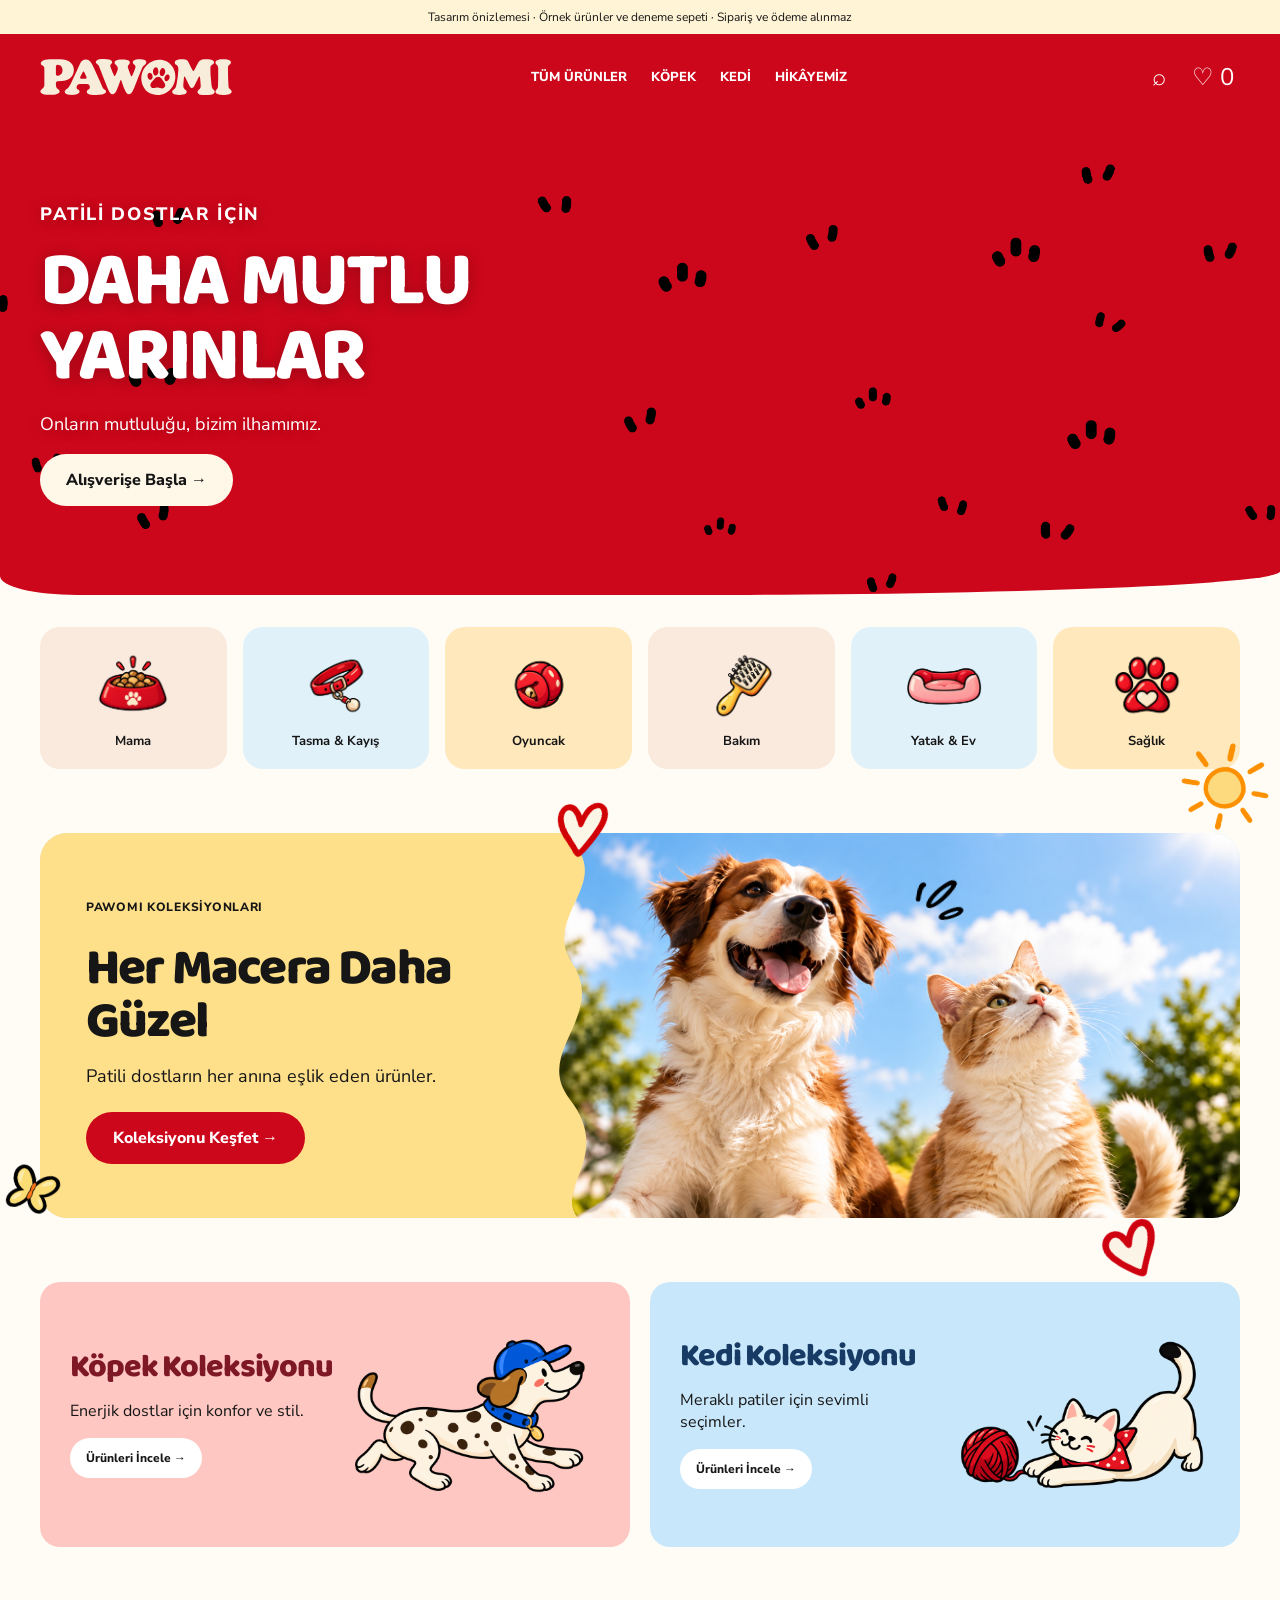
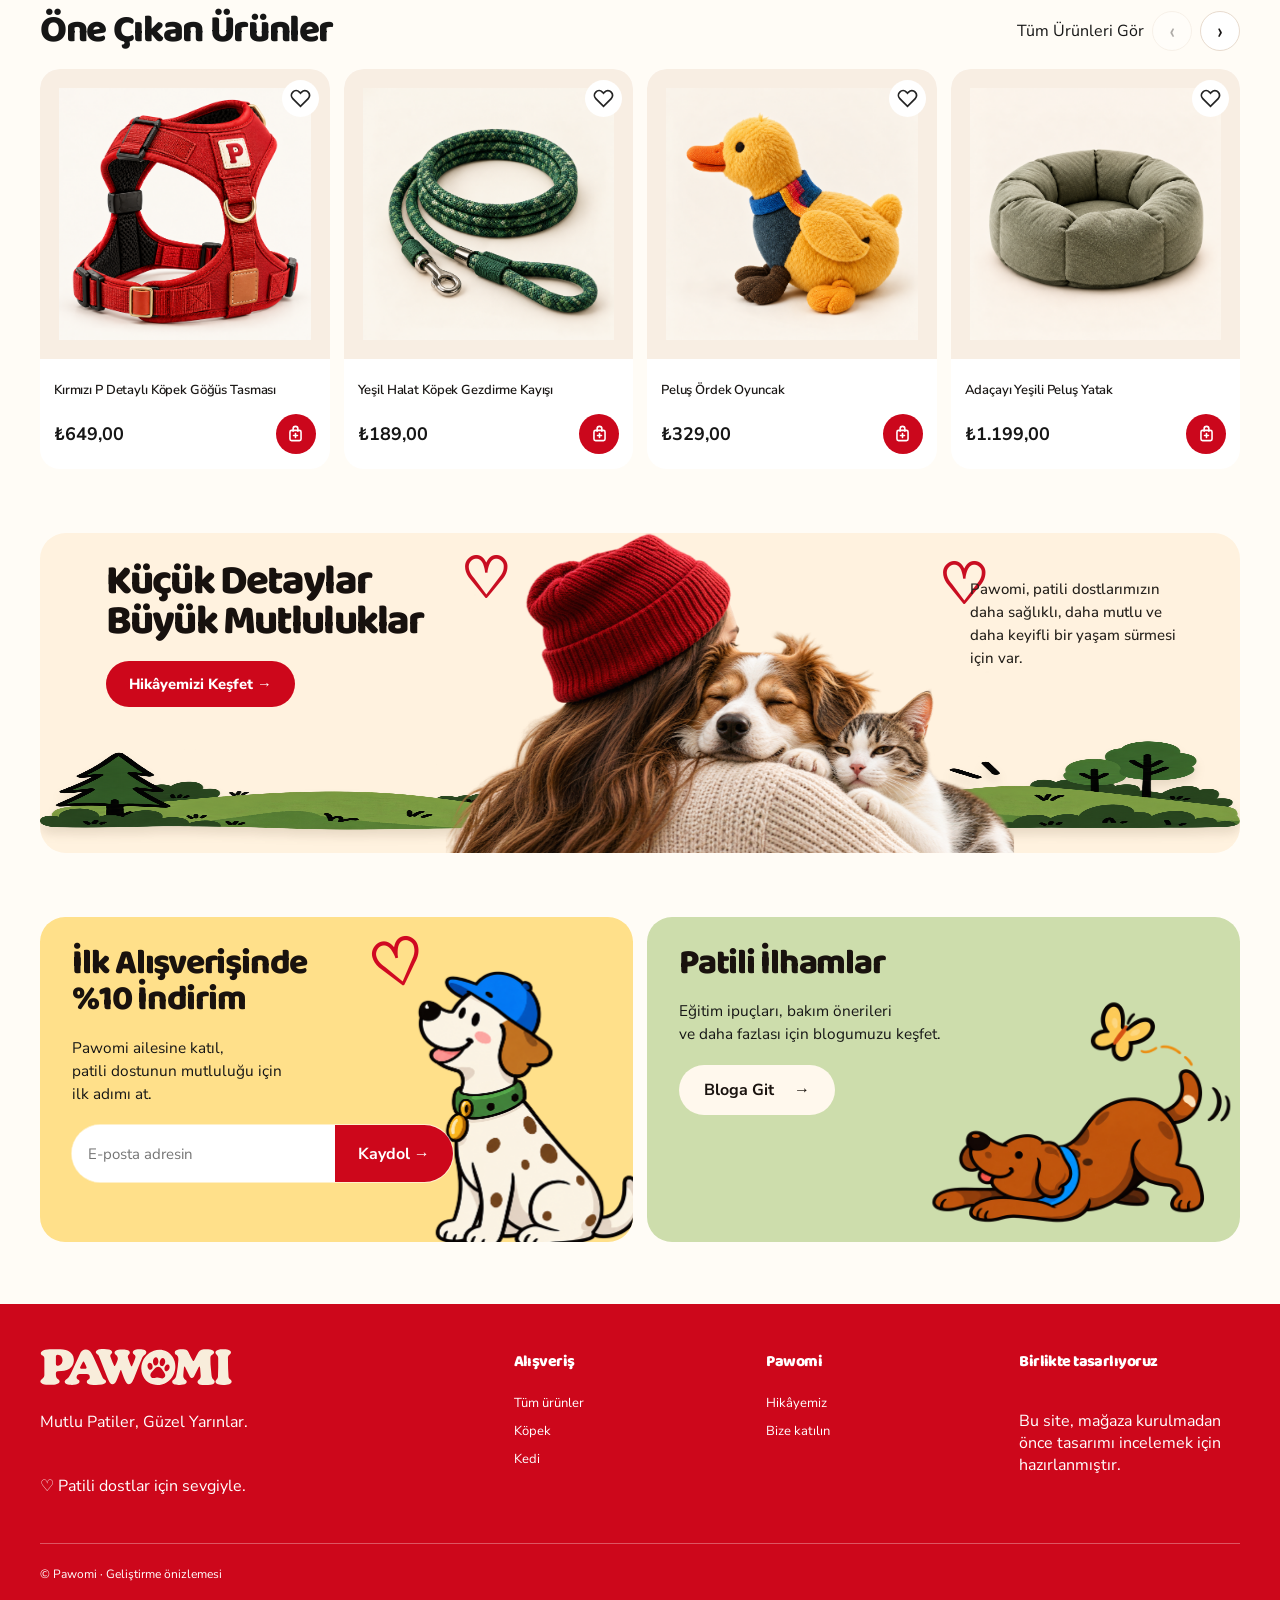
==== commit 263033d9: "Fix product image edge spacing and story banner composition" ====
--- a/preview/index.html
+++ b/preview/index.html
@@ -1 +1 @@
-<!doctype html><html lang="tr"><head><meta charset="utf-8"><meta name="viewport" content="width=device-width,initial-scale=1"><title>Pawomi — Mutlu Patiler, Güzel Yarınlar</title><link rel="preconnect" href="https://fonts.googleapis.com"><link rel="preconnect" href="https://fonts.gstatic.com" crossorigin><link href="https://fonts.googleapis.com/css2?family=Baloo+2:wght@700;800&family=Nunito+Sans:wght@300;400;600;700;800&display=swap" rel="stylesheet"><link rel="stylesheet" href="./pawomi.css"><style>:root{--red:#CD071B;--cream:#FFF4D6;--ink:#161616}.preview-note{background:#fff4d6;text-align:center;padding:9px;font-size:12px}.nav-tools button{background:none;border:0;color:white;font-size:24px}dialog{border:0;border-radius:24px;padding:28px;width:min(560px,92vw);max-height:85vh}dialog::backdrop{background:#16161688}dialog .close{float:right;border:0;background:#fae9dd;border-radius:50%;width:36px;height:36px}#toast{position:fixed;bottom:24px;left:50%;transform:translateX(-50%);background:#161616;color:white;border-radius:24px;padding:16px 24px;z-index:30}button.category{border:0;color:inherit}button.category[aria-pressed=true]{outline:3px solid var(--red)}.product-card button.product-photo{width:100%;border:0;cursor:pointer;font-size:75px}.cart-row{display:flex;justify-content:space-between;gap:12px;align-items:center;border-bottom:1px solid #eee;padding:16px 0}.cart-row button{border:0;border-radius:8px;padding:8px}.nav-tools{gap:14px}#search{padding:12px;border:1px solid #ddd;border-radius:16px;width:100%;margin:0 0 20px}</style></head><body><div class="preview-note">Tasarım önizlemesi · Örnek ürünler ve deneme sepeti · Sipariş ve ödeme alınmaz</div><header class="site-header"><div class="wrap nav"><a class="brand" href="#"><img class="brand-logo" src="./pawomi-logo.svg" alt="Pawomi" width="192" height="36"></a><nav class="nav-links" aria-label="Ana menü"><a href="#products">Tüm Ürünler</a><a href="#collections">Köpek</a><a href="#collections">Kedi</a><a href="#story">Hikâyemiz</a></nav><div class="nav-tools"><button id="search-toggle" aria-label="Ürün ara">⌕</button><button id="cart-toggle" aria-label="Sepeti aç">♡ <span data-cart-count>0</span></button><button class="menu-toggle" aria-label="Menüyü aç" aria-expanded="false">☰</button></div></div></header><main id="main"><section class="hero red-section"><div class="wrap hero-grid"><div><p class="eyebrow">PATİLİ DOSTLAR İÇİN</p><h1>DAHA MUTLU<br>YARINLAR</h1><p>Onların mutluluğu, bizim ilhamımız.</p><a class="btn cream-btn" href="#products">Alışverişe Başla →</a></div><div class="hero-visual"><div class="pawomi-hero-pair"><img src="./pawomi-dog.png" alt="Koşan benekli köpek" width="490" height="350" fetchpriority="high"><img src="./pawomi-cat.png" alt="Yün topuyla oynayan kedi" width="420" height="320"></div><span class="hero-bubble">Mutlu Patiler<br>Güzel Yarınlar ♡</span></div></div></section><section class="wrap section-pad"><div class="category-row"><a class="category" href="#products" ><span class="cat-icon"><img src="./icon-mama.png" alt="" width="88" height="88" loading="lazy"></span><b>Mama</b></a><a class="category" href="#products" ><span class="cat-icon"><img src="./icon-tasma.png" alt="" width="88" height="88" loading="lazy"></span><b>Tasma & Kayış</b></a><a class="category" href="#products" ><span class="cat-icon"><img src="./icon-oyuncak.png" alt="" width="88" height="88" loading="lazy"></span><b>Oyuncak</b></a><a class="category" href="#products" ><span class="cat-icon"><img src="./icon-bakim.png" alt="" width="88" height="88" loading="lazy"></span><b>Bakım</b></a><a class="category" href="#products" ><span class="cat-icon"><img src="./icon-yatak.png" alt="" width="88" height="88" loading="lazy"></span><b>Yatak & Ev</b></a><a class="category" href="#products" ><span class="cat-icon"><img src="./icon-saglik.png" alt="" width="88" height="88" loading="lazy"></span><b>Sağlık</b></a></div></section><section class="wrap section-pad"><div class="promo promo-adventure" style="--promo-bg:#FFE08A"><div><p class="eyebrow">PAWOMI KOLEKSİYONLARI</p><h2>Her Macera Daha Güzel</h2><p>Patili dostların her anına eşlik eden ürünler.</p><a class="btn" href="#products">Koleksiyonu Keşfet →</a></div><div class="promo-photo promo-adventure-art"><img class="promo-photo-real" src="./sky-friends.png" alt="Gökyüzüne bakan köpek ve kedi" loading="lazy"></div></div><div class="promo-floating-assets" aria-hidden="true"><img class="promo-float-decor promo-decor-1" src="./promo-decor-1.png" alt="" aria-hidden="true" loading="lazy"><img class="promo-float-decor promo-decor-2" src="./promo-decor-2.png" alt="" aria-hidden="true" loading="lazy"><img class="promo-float-decor promo-decor-3" src="./promo-decor-3.png" alt="" aria-hidden="true" loading="lazy"><img class="promo-float-decor promo-decor-4" src="./promo-decor-4.png" alt="" aria-hidden="true" loading="lazy"><img class="promo-float-decor promo-decor-5" src="./promo-decor-5.png" alt="" aria-hidden="true" loading="lazy"></div></section><section id="collections" class="wrap section-pad"><div class="two-cols"><a href="#products" class="collection-tile" style="--tile:#FFC7C1" ><div><h2>Köpek Koleksiyonu</h2><p>Enerjik dostlar için konfor ve stil.</p><span class="pill">Ürünleri İncele →</span></div><img class="collection-character" src="./pawomi-dog.png" alt="Neşeli benekli köpek" loading="lazy"></a><a href="#products" class="collection-tile" style="--tile:#C8E7FA" ><div><h2>Kedi Koleksiyonu</h2><p>Meraklı patiler için sevimli seçimler.</p><span class="pill">Ürünleri İncele →</span></div><img class="collection-character" src="./pawomi-cat.png" alt="Neşeli kedi" loading="lazy"></a></div></section><section class="wrap section-pad featured-products" id="products"><div class="section-heading"><h2>Öne Çıkan Ürünler</h2><div class="featured-carousel-controls"><a href="#products" id="all-products">Tüm Ürünleri Gör</a><button type="button" class="featured-carousel-arrow" data-slide="-1" aria-label="Önceki ürünler">‹</button><button type="button" class="featured-carousel-arrow" data-slide="1" aria-label="Sonraki ürünler">›</button></div></div><div class="featured-carousel" id="featured-carousel" tabindex="0" aria-label="Öne çıkan ürünler kaydırıcısı"><div class="product-grid" id="product-grid"></div></div><p id="no-results" hidden>Bu aramada ürün bulunamadı.</p></section><section id="story" class="wrap section-pad pawomi-story-section"><div class="pawomi-story-banner"><div class="pawomi-story-copy"><h2>Küçük<br>Detaylar<br>Büyük Mutluluklar</h2><a class="btn pawomi-story-cta" href="#story-details">Hikâyemizi Keşfet <span aria-hidden="true">→</span></a></div><div class="pawomi-story-illustration" aria-hidden="true"><img class="story-hills" src="./story-hills.png" alt="" loading="lazy"><img class="story-embrace" src="./story-embrace.png" alt="Kadının köpek ve kediye sarılması" loading="lazy"><span class="story-heart heart-one">♡</span><span class="story-heart heart-two">♡</span></div><div class="pawomi-story-description" id="story-details"><p>Pawomi, patili dostlarımızın daha sağlıklı, daha mutlu ve daha keyifli bir yaşam sürmesi için var.</p></div></div></section><section class="wrap section-pad pawomi-duo-section"><div class="pawomi-duo-grid"><article class="pawomi-duo-card pawomi-discount"><div class="pawomi-duo-copy"><h2>İlk Alışverişinde<br>%10 İndirim</h2><p>Pawomi ailesine katıl,<br>patili dostunun mutluluğu için<br>ilk adımı at.</p><form class="pawomi-duo-form" id="duo-newsletter"><input type="email" aria-label="E-posta adresin" placeholder="E-posta adresin" required><button type="submit">Kaydol <span aria-hidden="true">→</span></button></form></div><img class="pawomi-duo-dog" src="./discount-dog.png" alt="Mavi şapkalı Dalmaçyalı" loading="lazy"><span class="pawomi-duo-heart" aria-hidden="true">♡</span></article><article class="pawomi-duo-card pawomi-inspiration"><div class="pawomi-duo-copy"><h2>Patili İlhamlar</h2><p>Eğitim ipuçları, bakım önerileri<br>ve daha fazlası için blogumuzu keşfet.</p><a class="pawomi-duo-link" href="#story">Bloga Git <span aria-hidden="true">→</span></a></div><img class="pawomi-duo-pet" src="./blog-dog.png" alt="Kelebekle oynayan kahverengi köpek" loading="lazy"><img class="pawomi-duo-butterfly" src="./promo-decor-5.png" alt="" aria-hidden="true" loading="lazy"></article></div></section></main><footer class="footer"><div class="wrap foot-grid"><div><a class="brand" href="#"><img class="brand-logo" src="./pawomi-logo.svg" alt="Pawomi" width="192" height="36"></a><p>Mutlu Patiler, Güzel Yarınlar.</p><p>♡ Patili dostlar için sevgiyle.</p></div><div><h4>Alışveriş</h4><a href="#products">Tüm ürünler</a><a href="#collections">Köpek</a><a href="#collections">Kedi</a></div><div><h4>Pawomi</h4><a href="#story">Hikâyemiz</a><a href="#newsletter">Bize katılın</a></div><div><h4>Birlikte tasarlıyoruz</h4><p>Bu site, mağaza kurulmadan önce tasarımı incelemek için hazırlanmıştır.</p></div></div><div class="wrap copy">© Pawomi · Geliştirme önizlemesi</div></footer><dialog id="product-dialog"><button class="close" aria-label="Kapat">×</button><div id="product-detail"></div></dialog><dialog id="cart-dialog"><button class="close" aria-label="Kapat">×</button><h2>Sepetim ♡</h2><div id="cart-items"></div><p id="cart-total" class="price"></p><button id="checkout" class="btn small">Ödeme hakkında</button></dialog><div role="status" id="toast" hidden></div><script src="./preview.js"></script></body></html>+<!doctype html><html lang="tr"><head><meta charset="utf-8"><meta name="viewport" content="width=device-width,initial-scale=1"><title>Pawomi — Mutlu Patiler, Güzel Yarınlar</title><link rel="preconnect" href="https://fonts.googleapis.com"><link rel="preconnect" href="https://fonts.gstatic.com" crossorigin><link href="https://fonts.googleapis.com/css2?family=Baloo+2:wght@700;800&family=Nunito+Sans:wght@300;400;600;700;800&display=swap" rel="stylesheet"><link rel="stylesheet" href="./pawomi.css"><style>:root{--red:#CD071B;--cream:#FFF4D6;--ink:#161616}.preview-note{background:#fff4d6;text-align:center;padding:9px;font-size:12px}.nav-tools button{background:none;border:0;color:white;font-size:24px}dialog{border:0;border-radius:24px;padding:28px;width:min(560px,92vw);max-height:85vh}dialog::backdrop{background:#16161688}dialog .close{float:right;border:0;background:#fae9dd;border-radius:50%;width:36px;height:36px}#toast{position:fixed;bottom:24px;left:50%;transform:translateX(-50%);background:#161616;color:white;border-radius:24px;padding:16px 24px;z-index:30}button.category{border:0;color:inherit}button.category[aria-pressed=true]{outline:3px solid var(--red)}.product-card button.product-photo{width:100%;border:0;cursor:pointer;font-size:75px}.cart-row{display:flex;justify-content:space-between;gap:12px;align-items:center;border-bottom:1px solid #eee;padding:16px 0}.cart-row button{border:0;border-radius:8px;padding:8px}.nav-tools{gap:14px}#search{padding:12px;border:1px solid #ddd;border-radius:16px;width:100%;margin:0 0 20px}</style></head><body><div class="preview-note">Tasarım önizlemesi · Örnek ürünler ve deneme sepeti · Sipariş ve ödeme alınmaz</div><header class="site-header"><div class="wrap nav"><a class="brand" href="#"><img class="brand-logo" src="./pawomi-logo.svg" alt="Pawomi" width="192" height="36"></a><nav class="nav-links" aria-label="Ana menü"><a href="#products">Tüm Ürünler</a><a href="#collections">Köpek</a><a href="#collections">Kedi</a><a href="#story">Hikâyemiz</a></nav><div class="nav-tools"><button id="search-toggle" aria-label="Ürün ara">⌕</button><button id="cart-toggle" aria-label="Sepeti aç">♡ <span data-cart-count>0</span></button><button class="menu-toggle" aria-label="Menüyü aç" aria-expanded="false">☰</button></div></div></header><main id="main"><section class="hero red-section"><div class="wrap hero-grid"><div><p class="eyebrow">PATİLİ DOSTLAR İÇİN</p><h1>DAHA MUTLU<br>YARINLAR</h1><p>Onların mutluluğu, bizim ilhamımız.</p><a class="btn cream-btn" href="#products">Alışverişe Başla →</a></div><div class="hero-visual"><div class="pawomi-hero-pair"><img src="./pawomi-dog.png" alt="Koşan benekli köpek" width="490" height="350" fetchpriority="high"><img src="./pawomi-cat.png" alt="Yün topuyla oynayan kedi" width="420" height="320"></div><span class="hero-bubble">Mutlu Patiler<br>Güzel Yarınlar ♡</span></div></div></section><section class="wrap section-pad"><div class="category-row"><a class="category" href="#products" ><span class="cat-icon"><img src="./icon-mama.png" alt="" width="88" height="88" loading="lazy"></span><b>Mama</b></a><a class="category" href="#products" ><span class="cat-icon"><img src="./icon-tasma.png" alt="" width="88" height="88" loading="lazy"></span><b>Tasma & Kayış</b></a><a class="category" href="#products" ><span class="cat-icon"><img src="./icon-oyuncak.png" alt="" width="88" height="88" loading="lazy"></span><b>Oyuncak</b></a><a class="category" href="#products" ><span class="cat-icon"><img src="./icon-bakim.png" alt="" width="88" height="88" loading="lazy"></span><b>Bakım</b></a><a class="category" href="#products" ><span class="cat-icon"><img src="./icon-yatak.png" alt="" width="88" height="88" loading="lazy"></span><b>Yatak & Ev</b></a><a class="category" href="#products" ><span class="cat-icon"><img src="./icon-saglik.png" alt="" width="88" height="88" loading="lazy"></span><b>Sağlık</b></a></div></section><section class="wrap section-pad"><div class="promo promo-adventure" style="--promo-bg:#FFE08A"><div><p class="eyebrow">PAWOMI KOLEKSİYONLARI</p><h2>Her Macera Daha Güzel</h2><p>Patili dostların her anına eşlik eden ürünler.</p><a class="btn" href="#products">Koleksiyonu Keşfet →</a></div><div class="promo-photo promo-adventure-art"><img class="promo-photo-real" src="./sky-friends.png" alt="Gökyüzüne bakan köpek ve kedi" loading="lazy"></div></div><div class="promo-floating-assets" aria-hidden="true"><img class="promo-float-decor promo-decor-1" src="./promo-decor-1.png" alt="" aria-hidden="true" loading="lazy"><img class="promo-float-decor promo-decor-2" src="./promo-decor-2.png" alt="" aria-hidden="true" loading="lazy"><img class="promo-float-decor promo-decor-3" src="./promo-decor-3.png" alt="" aria-hidden="true" loading="lazy"><img class="promo-float-decor promo-decor-4" src="./promo-decor-4.png" alt="" aria-hidden="true" loading="lazy"><img class="promo-float-decor promo-decor-5" src="./promo-decor-5.png" alt="" aria-hidden="true" loading="lazy"></div></section><section id="collections" class="wrap section-pad"><div class="two-cols"><a href="#products" class="collection-tile" style="--tile:#FFC7C1" ><div><h2>Köpek Koleksiyonu</h2><p>Enerjik dostlar için konfor ve stil.</p><span class="pill">Ürünleri İncele →</span></div><img class="collection-character" src="./pawomi-dog.png" alt="Neşeli benekli köpek" loading="lazy"></a><a href="#products" class="collection-tile" style="--tile:#C8E7FA" ><div><h2>Kedi Koleksiyonu</h2><p>Meraklı patiler için sevimli seçimler.</p><span class="pill">Ürünleri İncele →</span></div><img class="collection-character" src="./pawomi-cat.png" alt="Neşeli kedi" loading="lazy"></a></div></section><section class="wrap section-pad featured-products" id="products"><div class="section-heading"><h2>Öne Çıkan Ürünler</h2><div class="featured-carousel-controls"><a href="#products" id="all-products">Tüm Ürünleri Gör</a><button type="button" class="featured-carousel-arrow" data-slide="-1" aria-label="Önceki ürünler">‹</button><button type="button" class="featured-carousel-arrow" data-slide="1" aria-label="Sonraki ürünler">›</button></div></div><div class="featured-carousel" id="featured-carousel" tabindex="0" aria-label="Öne çıkan ürünler kaydırıcısı"><div class="product-grid" id="product-grid"></div></div><p id="no-results" hidden>Bu aramada ürün bulunamadı.</p></section><section id="story" class="wrap section-pad pawomi-story-section"><div class="pawomi-story-banner"><div class="pawomi-story-copy"><h2>Küçük Detaylar<br>Büyük Mutluluklar</h2><a class="btn pawomi-story-cta" href="#story-details">Hikâyemizi Keşfet <span aria-hidden="true">→</span></a></div><div class="pawomi-story-illustration" aria-hidden="true"><img class="story-hills" src="./story-hills.png" alt="" loading="lazy"><img class="story-embrace" src="./story-embrace.png" alt="Kadının köpek ve kediye sarılması" loading="lazy"><span class="story-heart heart-one">♡</span><span class="story-heart heart-two">♡</span></div><div class="pawomi-story-description" id="story-details"><p>Pawomi, patili dostlarımızın daha sağlıklı, daha mutlu ve daha keyifli bir yaşam sürmesi için var.</p></div></div></section><section class="wrap section-pad pawomi-duo-section"><div class="pawomi-duo-grid"><article class="pawomi-duo-card pawomi-discount"><div class="pawomi-duo-copy"><h2>İlk Alışverişinde<br>%10 İndirim</h2><p>Pawomi ailesine katıl,<br>patili dostunun mutluluğu için<br>ilk adımı at.</p><form class="pawomi-duo-form" id="duo-newsletter"><input type="email" aria-label="E-posta adresin" placeholder="E-posta adresin" required><button type="submit">Kaydol <span aria-hidden="true">→</span></button></form></div><img class="pawomi-duo-dog" src="./discount-dog.png" alt="Mavi şapkalı Dalmaçyalı" loading="lazy"><span class="pawomi-duo-heart" aria-hidden="true">♡</span></article><article class="pawomi-duo-card pawomi-inspiration"><div class="pawomi-duo-copy"><h2>Patili İlhamlar</h2><p>Eğitim ipuçları, bakım önerileri<br>ve daha fazlası için blogumuzu keşfet.</p><a class="pawomi-duo-link" href="#story">Bloga Git <span aria-hidden="true">→</span></a></div><img class="pawomi-duo-pet" src="./blog-dog.png" alt="Kelebekle oynayan kahverengi köpek" loading="lazy"><img class="pawomi-duo-butterfly" src="./promo-decor-5.png" alt="" aria-hidden="true" loading="lazy"></article></div></section></main><footer class="footer"><div class="wrap foot-grid"><div><a class="brand" href="#"><img class="brand-logo" src="./pawomi-logo.svg" alt="Pawomi" width="192" height="36"></a><p>Mutlu Patiler, Güzel Yarınlar.</p><p>♡ Patili dostlar için sevgiyle.</p></div><div><h4>Alışveriş</h4><a href="#products">Tüm ürünler</a><a href="#collections">Köpek</a><a href="#collections">Kedi</a></div><div><h4>Pawomi</h4><a href="#story">Hikâyemiz</a><a href="#newsletter">Bize katılın</a></div><div><h4>Birlikte tasarlıyoruz</h4><p>Bu site, mağaza kurulmadan önce tasarımı incelemek için hazırlanmıştır.</p></div></div><div class="wrap copy">© Pawomi · Geliştirme önizlemesi</div></footer><dialog id="product-dialog"><button class="close" aria-label="Kapat">×</button><div id="product-detail"></div></dialog><dialog id="cart-dialog"><button class="close" aria-label="Kapat">×</button><h2>Sepetim ♡</h2><div id="cart-items"></div><p id="cart-total" class="price"></p><button id="checkout" class="btn small">Ödeme hakkında</button></dialog><div role="status" id="toast" hidden></div><script src="./preview.js"></script></body></html>
--- a/preview/pawomi.css
+++ b/preview/pawomi.css
@@ -289,3 +289,100 @@
  .pawomi-inspiration .pawomi-duo-pet{transition:none!important}
  .pawomi-inspiration:hover .pawomi-duo-pet{transform:none!important;filter:none}
 }
+
+/* Pawomi story: layered hills behind foreground people and pets */
+.pawomi-story-banner{overflow:hidden;isolation:isolate}
+.pawomi-story-illustration{position:relative;isolation:isolate}
+.pawomi-story-illustration img.story-hills{position:absolute;inset:0 -12% -5% -15%;width:127%;height:106%;max-width:none;object-fit:cover;object-position:center bottom;z-index:0;pointer-events:none;transition:transform .65s cubic-bezier(.22,1,.36,1)}
+.pawomi-story-illustration img.story-embrace{z-index:2;transform:scale(1);transform-origin:bottom center;transition:transform .65s cubic-bezier(.22,1,.36,1);will-change:transform}
+.pawomi-story-banner:hover .pawomi-story-illustration img.story-embrace{transform:scale(1.085)}
+.pawomi-story-banner:hover .pawomi-story-illustration img.story-hills{transform:scale(1.035)}
+.pawomi-story-banner:hover .story-heart{transform:translateY(-5px)}
+.story-heart{transition:transform .45s ease}
+@media(prefers-reduced-motion:reduce){.pawomi-story-illustration img.story-hills,.pawomi-story-illustration img.story-embrace,.story-heart{transition:none!important}.pawomi-story-banner:hover .pawomi-story-illustration img.story-embrace,.pawomi-story-banner:hover .pawomi-story-illustration img.story-hills{transform:none}}
+
+/* Story forest artwork is now the only landscape, edge to edge */
+.pawomi-story-banner{position:relative;isolation:isolate;background:#fff2df}
+.pawomi-story-banner::before{display:none!important;content:none!important}
+.pawomi-story-illustration{position:static!important;isolation:auto!important}
+.pawomi-story-illustration img.story-hills{
+ position:absolute!important;inset:0!important;
+ width:100%!important;height:100%!important;max-width:none!important;
+ object-fit:fill!important;object-position:center bottom!important;
+ z-index:-1!important;pointer-events:none;
+}
+.pawomi-story-illustration img.story-embrace{z-index:2!important}
+.pawomi-story-copy,.pawomi-story-description{position:relative;z-index:3}
+@media(max-width:850px){.pawomi-story-illustration img.story-hills{inset:0!important;width:100%!important;height:100%!important}}
+
+
+/* Story layout correction: forest anchored to bottom; protected text zones */
+.pawomi-story-banner{
+  min-height:510px!important;
+  grid-template-columns:34% 42% 24%!important;
+  align-items:start!important;
+  background:#fff2df!important;
+}
+.pawomi-story-banner .pawomi-story-copy{
+  align-self:start!important;
+  padding:48px 0 35px 46px!important;
+  z-index:6!important;
+}
+.pawomi-story-banner .pawomi-story-description{
+  align-self:start!important;
+  padding:55px 35px 18px 12px!important;
+  z-index:6!important;
+}
+.pawomi-story-banner .pawomi-story-illustration img.story-hills{
+  top:auto!important;
+  left:0!important;
+  right:0!important;
+  bottom:0!important;
+  width:100%!important;
+  height:38%!important;
+  object-fit:fill!important;
+  z-index:0!important;
+  transform-origin:center bottom!important;
+}
+.pawomi-story-banner .pawomi-story-illustration img.story-embrace{
+  width:112%!important;
+  height:78%!important;
+  left:-4%!important;
+  bottom:0!important;
+  object-fit:contain!important;
+  object-position:bottom center!important;
+  z-index:3!important;
+}
+.pawomi-story-banner .story-heart{z-index:4}
+@media(max-width:850px){
+ .pawomi-story-banner{grid-template-columns:44% 56%!important;min-height:550px!important}
+ .pawomi-story-banner .pawomi-story-copy{padding:35px 0 20px 28px!important}
+ .pawomi-story-banner .pawomi-story-description{grid-column:1/-1;grid-row:2;justify-self:start;padding:0 28px 22px!important;max-width:48%!important}
+ .pawomi-story-banner .pawomi-story-illustration img.story-embrace{left:10%!important;width:95%!important;height:67%!important}
+ .pawomi-story-banner .pawomi-story-illustration img.story-hills{height:34%!important}
+}
+@media(max-width:520px){
+ .pawomi-story-banner{display:flex!important;flex-direction:column!important;min-height:670px!important}
+ .pawomi-story-banner .pawomi-story-copy{padding:28px 25px 0!important;align-self:stretch!important}
+ .pawomi-story-banner .pawomi-story-description{padding:15px 25px 0!important;max-width:100%!important;align-self:stretch!important}
+ .pawomi-story-banner .pawomi-story-illustration img.story-hills{height:31%!important}
+ .pawomi-story-banner .pawomi-story-illustration img.story-embrace{left:0!important;width:100%!important;height:46%!important}
+}
+
+
+/* Story reference rebuild v2: one canonical layout, fixed safe text zones */
+.pawomi-story-banner{display:block!important;position:relative!important;height:auto!important;min-height:0!important;aspect-ratio:3.75/1;background:#fff2df!important;border-radius:26px;overflow:hidden!important;isolation:isolate}
+.pawomi-story-banner::before{display:none!important}
+.pawomi-story-banner .pawomi-story-copy{position:absolute!important;left:5.5%!important;top:9%!important;width:34%!important;max-width:34%!important;padding:0!important;margin:0!important;z-index:6!important}
+.pawomi-story-banner .pawomi-story-copy h2{font-family:'Baloo 2',sans-serif!important;font-weight:800!important;font-size:clamp(28px,3.25vw,59px)!important;line-height:.96!important;letter-spacing:-.045em!important;margin:0 0 20px!important;max-width:none!important}
+.pawomi-story-banner .pawomi-story-cta{font-size:clamp(13px,1.15vw,19px);padding:13px 23px!important;white-space:nowrap}
+.pawomi-story-banner .pawomi-story-description{position:absolute!important;top:14%!important;right:4.5%!important;width:18%!important;max-width:18%!important;padding:0!important;margin:0!important;z-index:6!important}
+.pawomi-story-banner .pawomi-story-description p{font-size:clamp(12px,1.17vw,19px)!important;line-height:1.55!important}
+.pawomi-story-banner .pawomi-story-illustration{position:static!important;min-height:0!important}
+.pawomi-story-banner .pawomi-story-illustration img.story-hills{position:absolute!important;top:auto!important;left:0!important;right:0!important;bottom:0!important;width:100%!important;height:44%!important;max-width:none!important;object-fit:fill!important;z-index:0!important}
+.pawomi-story-banner .pawomi-story-illustration img.story-embrace{position:absolute!important;top:auto!important;left:33%!important;bottom:0!important;width:49%!important;height:100%!important;max-width:none!important;object-fit:contain!important;object-position:center bottom!important;z-index:3!important;transform-origin:center bottom}
+.pawomi-story-banner .story-heart{z-index:5!important}
+.pawomi-story-banner .heart-one{position:absolute;left:35%;top:6%}
+.pawomi-story-banner .heart-two{position:absolute;left:auto;right:21%;top:8%}
+@media(max-width:900px){.pawomi-story-banner{aspect-ratio:auto;min-height:420px!important}.pawomi-story-banner .pawomi-story-copy{left:4%!important;width:37%!important;max-width:37%!important}.pawomi-story-banner .pawomi-story-copy h2{font-size:clamp(28px,4vw,43px)!important}.pawomi-story-banner .pawomi-story-description{right:3%!important;width:22%!important;max-width:22%!important}.pawomi-story-banner .pawomi-story-illustration img.story-embrace{left:31%!important;width:53%!important}}
+@media(max-width:600px){.pawomi-story-banner{min-height:650px!important;display:block!important}.pawomi-story-banner .pawomi-story-copy{top:5%!important;left:6%!important;width:90%!important;max-width:90%!important}.pawomi-story-banner .pawomi-story-copy h2{font-size:clamp(32px,8vw,48px)!important;margin-bottom:12px!important}.pawomi-story-banner .pawomi-story-description{top:36%!important;left:6%!important;right:auto!important;width:88%!important;max-width:88%!important}.pawomi-story-banner .pawomi-story-description p{font-size:15px!important}.pawomi-story-banner .pawomi-story-illustration img.story-embrace{left:10%!important;width:88%!important;height:55%!important}.pawomi-story-banner .pawomi-story-illustration img.story-hills{height:32%!important}.pawomi-story-banner .heart-one{left:76%;top:9%}.pawomi-story-banner .heart-two{right:7%;top:44%}}
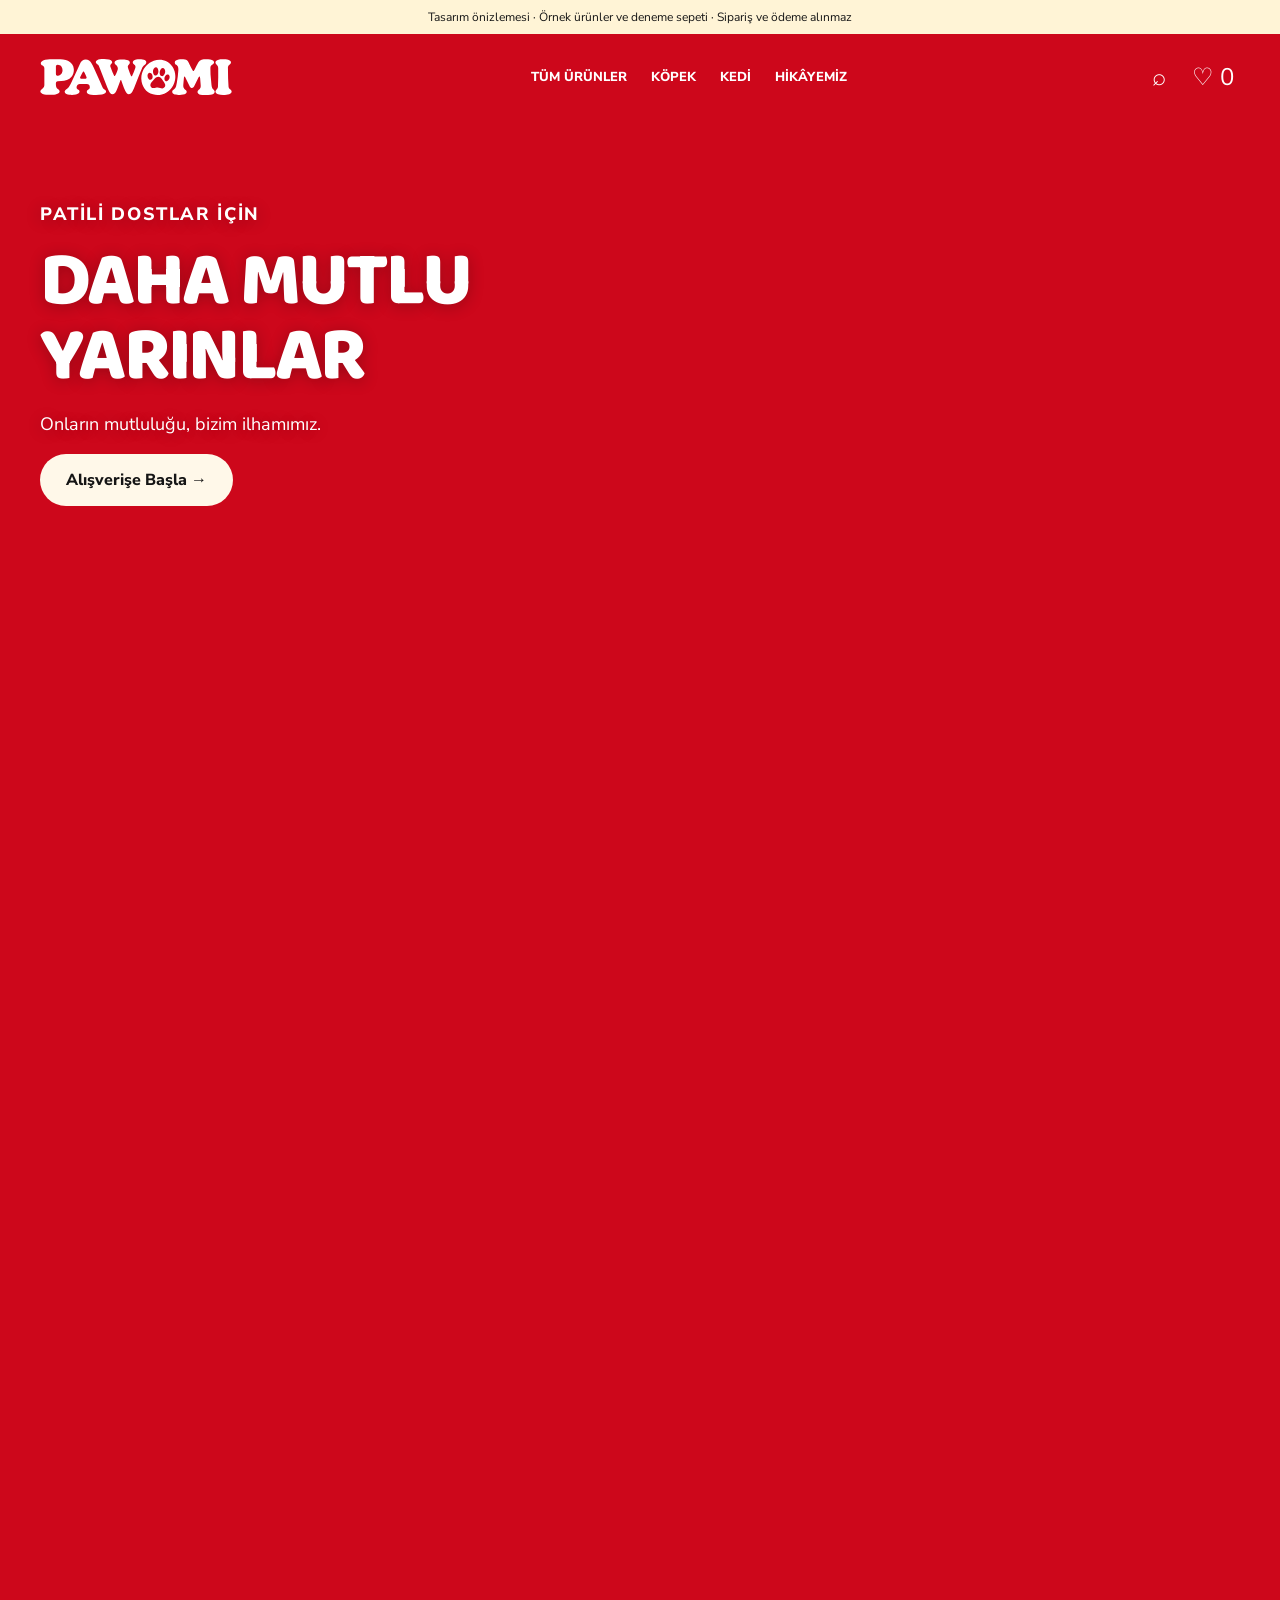
==== commit c918c2dc: "Activate Pawomi cat and dog mouse chase in home hero" ====
--- a/preview/index.html
+++ b/preview/index.html
@@ -1 +1 @@
-<!doctype html><html lang="tr"><head><meta charset="utf-8"><meta name="viewport" content="width=device-width,initial-scale=1"><title>Pawomi — Mutlu Patiler, Güzel Yarınlar</title><link rel="preconnect" href="https://fonts.googleapis.com"><link rel="preconnect" href="https://fonts.gstatic.com" crossorigin><link href="https://fonts.googleapis.com/css2?family=Baloo+2:wght@700;800&family=Nunito+Sans:wght@300;400;600;700;800&display=swap" rel="stylesheet"><link rel="stylesheet" href="./pawomi.css"><style>:root{--red:#CD071B;--cream:#FFF4D6;--ink:#161616}.preview-note{background:#fff4d6;text-align:center;padding:9px;font-size:12px}.nav-tools button{background:none;border:0;color:white;font-size:24px}dialog{border:0;border-radius:24px;padding:28px;width:min(560px,92vw);max-height:85vh}dialog::backdrop{background:#16161688}dialog .close{float:right;border:0;background:#fae9dd;border-radius:50%;width:36px;height:36px}#toast{position:fixed;bottom:24px;left:50%;transform:translateX(-50%);background:#161616;color:white;border-radius:24px;padding:16px 24px;z-index:30}button.category{border:0;color:inherit}button.category[aria-pressed=true]{outline:3px solid var(--red)}.product-card button.product-photo{width:100%;border:0;cursor:pointer;font-size:75px}.cart-row{display:flex;justify-content:space-between;gap:12px;align-items:center;border-bottom:1px solid #eee;padding:16px 0}.cart-row button{border:0;border-radius:8px;padding:8px}.nav-tools{gap:14px}#search{padding:12px;border:1px solid #ddd;border-radius:16px;width:100%;margin:0 0 20px}</style></head><body><div class="preview-note">Tasarım önizlemesi · Örnek ürünler ve deneme sepeti · Sipariş ve ödeme alınmaz</div><header class="site-header"><div class="wrap nav"><a class="brand" href="#"><img class="brand-logo" src="./pawomi-logo.svg" alt="Pawomi" width="192" height="36"></a><nav class="nav-links" aria-label="Ana menü"><a href="#products">Tüm Ürünler</a><a href="#collections">Köpek</a><a href="#collections">Kedi</a><a href="#story">Hikâyemiz</a></nav><div class="nav-tools"><button id="search-toggle" aria-label="Ürün ara">⌕</button><button id="cart-toggle" aria-label="Sepeti aç">♡ <span data-cart-count>0</span></button><button class="menu-toggle" aria-label="Menüyü aç" aria-expanded="false">☰</button></div></div></header><main id="main"><section class="hero red-section"><div class="wrap hero-grid"><div><p class="eyebrow">PATİLİ DOSTLAR İÇİN</p><h1>DAHA MUTLU<br>YARINLAR</h1><p>Onların mutluluğu, bizim ilhamımız.</p><a class="btn cream-btn" href="#products">Alışverişe Başla →</a></div><div class="hero-visual"><div class="pawomi-hero-pair"><img src="./pawomi-dog.png" alt="Koşan benekli köpek" width="490" height="350" fetchpriority="high"><img src="./pawomi-cat.png" alt="Yün topuyla oynayan kedi" width="420" height="320"></div><span class="hero-bubble">Mutlu Patiler<br>Güzel Yarınlar ♡</span></div></div></section><section class="wrap section-pad"><div class="category-row"><a class="category" href="#products" ><span class="cat-icon"><img src="./icon-mama.png" alt="" width="88" height="88" loading="lazy"></span><b>Mama</b></a><a class="category" href="#products" ><span class="cat-icon"><img src="./icon-tasma.png" alt="" width="88" height="88" loading="lazy"></span><b>Tasma & Kayış</b></a><a class="category" href="#products" ><span class="cat-icon"><img src="./icon-oyuncak.png" alt="" width="88" height="88" loading="lazy"></span><b>Oyuncak</b></a><a class="category" href="#products" ><span class="cat-icon"><img src="./icon-bakim.png" alt="" width="88" height="88" loading="lazy"></span><b>Bakım</b></a><a class="category" href="#products" ><span class="cat-icon"><img src="./icon-yatak.png" alt="" width="88" height="88" loading="lazy"></span><b>Yatak & Ev</b></a><a class="category" href="#products" ><span class="cat-icon"><img src="./icon-saglik.png" alt="" width="88" height="88" loading="lazy"></span><b>Sağlık</b></a></div></section><section class="wrap section-pad"><div class="promo promo-adventure" style="--promo-bg:#FFE08A"><div><p class="eyebrow">PAWOMI KOLEKSİYONLARI</p><h2>Her Macera Daha Güzel</h2><p>Patili dostların her anına eşlik eden ürünler.</p><a class="btn" href="#products">Koleksiyonu Keşfet →</a></div><div class="promo-photo promo-adventure-art"><img class="promo-photo-real" src="./sky-friends.png" alt="Gökyüzüne bakan köpek ve kedi" loading="lazy"></div></div><div class="promo-floating-assets" aria-hidden="true"><img class="promo-float-decor promo-decor-1" src="./promo-decor-1.png" alt="" aria-hidden="true" loading="lazy"><img class="promo-float-decor promo-decor-2" src="./promo-decor-2.png" alt="" aria-hidden="true" loading="lazy"><img class="promo-float-decor promo-decor-3" src="./promo-decor-3.png" alt="" aria-hidden="true" loading="lazy"><img class="promo-float-decor promo-decor-4" src="./promo-decor-4.png" alt="" aria-hidden="true" loading="lazy"><img class="promo-float-decor promo-decor-5" src="./promo-decor-5.png" alt="" aria-hidden="true" loading="lazy"></div></section><section id="collections" class="wrap section-pad"><div class="two-cols"><a href="#products" class="collection-tile" style="--tile:#FFC7C1" ><div><h2>Köpek Koleksiyonu</h2><p>Enerjik dostlar için konfor ve stil.</p><span class="pill">Ürünleri İncele →</span></div><img class="collection-character" src="./pawomi-dog.png" alt="Neşeli benekli köpek" loading="lazy"></a><a href="#products" class="collection-tile" style="--tile:#C8E7FA" ><div><h2>Kedi Koleksiyonu</h2><p>Meraklı patiler için sevimli seçimler.</p><span class="pill">Ürünleri İncele →</span></div><img class="collection-character" src="./pawomi-cat.png" alt="Neşeli kedi" loading="lazy"></a></div></section><section class="wrap section-pad featured-products" id="products"><div class="section-heading"><h2>Öne Çıkan Ürünler</h2><div class="featured-carousel-controls"><a href="#products" id="all-products">Tüm Ürünleri Gör</a><button type="button" class="featured-carousel-arrow" data-slide="-1" aria-label="Önceki ürünler">‹</button><button type="button" class="featured-carousel-arrow" data-slide="1" aria-label="Sonraki ürünler">›</button></div></div><div class="featured-carousel" id="featured-carousel" tabindex="0" aria-label="Öne çıkan ürünler kaydırıcısı"><div class="product-grid" id="product-grid"></div></div><p id="no-results" hidden>Bu aramada ürün bulunamadı.</p></section><section id="story" class="wrap section-pad pawomi-story-section"><div class="pawomi-story-banner"><div class="pawomi-story-copy"><h2>Küçük Detaylar<br>Büyük Mutluluklar</h2><a class="btn pawomi-story-cta" href="#story-details">Hikâyemizi Keşfet <span aria-hidden="true">→</span></a></div><div class="pawomi-story-illustration" aria-hidden="true"><img class="story-hills" src="./story-hills.png" alt="" loading="lazy"><img class="story-embrace" src="./story-embrace.png" alt="Kadının köpek ve kediye sarılması" loading="lazy"><span class="story-heart heart-one">♡</span><span class="story-heart heart-two">♡</span></div><div class="pawomi-story-description" id="story-details"><p>Pawomi, patili dostlarımızın daha sağlıklı, daha mutlu ve daha keyifli bir yaşam sürmesi için var.</p></div></div></section><section class="wrap section-pad pawomi-duo-section"><div class="pawomi-duo-grid"><article class="pawomi-duo-card pawomi-discount"><div class="pawomi-duo-copy"><h2>İlk Alışverişinde<br>%10 İndirim</h2><p>Pawomi ailesine katıl,<br>patili dostunun mutluluğu için<br>ilk adımı at.</p><form class="pawomi-duo-form" id="duo-newsletter"><input type="email" aria-label="E-posta adresin" placeholder="E-posta adresin" required><button type="submit">Kaydol <span aria-hidden="true">→</span></button></form></div><img class="pawomi-duo-dog" src="./discount-dog.png" alt="Mavi şapkalı Dalmaçyalı" loading="lazy"><span class="pawomi-duo-heart" aria-hidden="true">♡</span></article><article class="pawomi-duo-card pawomi-inspiration"><div class="pawomi-duo-copy"><h2>Patili İlhamlar</h2><p>Eğitim ipuçları, bakım önerileri<br>ve daha fazlası için blogumuzu keşfet.</p><a class="pawomi-duo-link" href="#story">Bloga Git <span aria-hidden="true">→</span></a></div><img class="pawomi-duo-pet" src="./blog-dog.png" alt="Kelebekle oynayan kahverengi köpek" loading="lazy"><img class="pawomi-duo-butterfly" src="./promo-decor-5.png" alt="" aria-hidden="true" loading="lazy"></article></div></section></main><footer class="footer"><div class="wrap foot-grid"><div><a class="brand" href="#"><img class="brand-logo" src="./pawomi-logo.svg" alt="Pawomi" width="192" height="36"></a><p>Mutlu Patiler, Güzel Yarınlar.</p><p>♡ Patili dostlar için sevgiyle.</p></div><div><h4>Alışveriş</h4><a href="#products">Tüm ürünler</a><a href="#collections">Köpek</a><a href="#collections">Kedi</a></div><div><h4>Pawomi</h4><a href="#story">Hikâyemiz</a><a href="#newsletter">Bize katılın</a></div><div><h4>Birlikte tasarlıyoruz</h4><p>Bu site, mağaza kurulmadan önce tasarımı incelemek için hazırlanmıştır.</p></div></div><div class="wrap copy">© Pawomi · Geliştirme önizlemesi</div></footer><dialog id="product-dialog"><button class="close" aria-label="Kapat">×</button><div id="product-detail"></div></dialog><dialog id="cart-dialog"><button class="close" aria-label="Kapat">×</button><h2>Sepetim ♡</h2><div id="cart-items"></div><p id="cart-total" class="price"></p><button id="checkout" class="btn small">Ödeme hakkında</button></dialog><div role="status" id="toast" hidden></div><script src="./preview.js"></script></body></html>+<!doctype html><html lang="tr"><head><meta charset="utf-8"><meta name="viewport" content="width=device-width,initial-scale=1"><title>Pawomi — Mutlu Patiler, Güzel Yarınlar</title><link rel="preconnect" href="https://fonts.googleapis.com"><link rel="preconnect" href="https://fonts.gstatic.com" crossorigin><link href="https://fonts.googleapis.com/css2?family=Baloo+2:wght@700;800&family=Nunito+Sans:wght@300;400;600;700;800&display=swap" rel="stylesheet"><link rel="stylesheet" href="./pawomi.css"><style>:root{--red:#CD071B;--cream:#FFF4D6;--ink:#161616}.preview-note{background:#fff4d6;text-align:center;padding:9px;font-size:12px}.nav-tools button{background:none;border:0;color:white;font-size:24px}dialog{border:0;border-radius:24px;padding:28px;width:min(560px,92vw);max-height:85vh}dialog::backdrop{background:#16161688}dialog .close{float:right;border:0;background:#fae9dd;border-radius:50%;width:36px;height:36px}#toast{position:fixed;bottom:24px;left:50%;transform:translateX(-50%);background:#161616;color:white;border-radius:24px;padding:16px 24px;z-index:30}button.category{border:0;color:inherit}button.category[aria-pressed=true]{outline:3px solid var(--red)}.product-card button.product-photo{width:100%;border:0;cursor:pointer;font-size:75px}.cart-row{display:flex;justify-content:space-between;gap:12px;align-items:center;border-bottom:1px solid #eee;padding:16px 0}.cart-row button{border:0;border-radius:8px;padding:8px}.nav-tools{gap:14px}#search{padding:12px;border:1px solid #ddd;border-radius:16px;width:100%;margin:0 0 20px}</style></head><body><div class="preview-note">Tasarım önizlemesi · Örnek ürünler ve deneme sepeti · Sipariş ve ödeme alınmaz</div><header class="site-header"><div class="wrap nav"><a class="brand" href="#"><img class="brand-logo" src="./pawomi-logo.svg" alt="Pawomi" width="192" height="36"></a><nav class="nav-links" aria-label="Ana menü"><a href="#products">Tüm Ürünler</a><a href="#collections">Köpek</a><a href="#collections">Kedi</a><a href="#story">Hikâyemiz</a></nav><div class="nav-tools"><button id="search-toggle" aria-label="Ürün ara">⌕</button><button id="cart-toggle" aria-label="Sepeti aç">♡ <span data-cart-count>0</span></button><button class="menu-toggle" aria-label="Menüyü aç" aria-expanded="false">☰</button></div></div></header><main id="main"><section class="hero red-section" data-game-base="./"><div class="wrap hero-grid"><div><p class="eyebrow">PATİLİ DOSTLAR İÇİN</p><h1>DAHA MUTLU<br>YARINLAR</h1><p>Onların mutluluğu, bizim ilhamımız.</p><a class="btn cream-btn" href="#products">Alışverişe Başla →</a></div><div class="hero-visual"><div class="pawomi-hero-pair"><img src="./pawomi-dog.png" alt="Koşan benekli köpek" width="490" height="350" fetchpriority="high"><img src="./pawomi-cat.png" alt="Yün topuyla oynayan kedi" width="420" height="320"></div><span class="hero-bubble">Mutlu Patiler<br>Güzel Yarınlar ♡</span></div></div></section><section class="wrap section-pad"><div class="category-row"><a class="category" href="#products" ><span class="cat-icon"><img src="./icon-mama.png" alt="" width="88" height="88" loading="lazy"></span><b>Mama</b></a><a class="category" href="#products" ><span class="cat-icon"><img src="./icon-tasma.png" alt="" width="88" height="88" loading="lazy"></span><b>Tasma & Kayış</b></a><a class="category" href="#products" ><span class="cat-icon"><img src="./icon-oyuncak.png" alt="" width="88" height="88" loading="lazy"></span><b>Oyuncak</b></a><a class="category" href="#products" ><span class="cat-icon"><img src="./icon-bakim.png" alt="" width="88" height="88" loading="lazy"></span><b>Bakım</b></a><a class="category" href="#products" ><span class="cat-icon"><img src="./icon-yatak.png" alt="" width="88" height="88" loading="lazy"></span><b>Yatak & Ev</b></a><a class="category" href="#products" ><span class="cat-icon"><img src="./icon-saglik.png" alt="" width="88" height="88" loading="lazy"></span><b>Sağlık</b></a></div></section><section class="wrap section-pad"><div class="promo promo-adventure" style="--promo-bg:#FFE08A"><div><p class="eyebrow">PAWOMI KOLEKSİYONLARI</p><h2>Her Macera Daha Güzel</h2><p>Patili dostların her anına eşlik eden ürünler.</p><a class="btn" href="#products">Koleksiyonu Keşfet →</a></div><div class="promo-photo promo-adventure-art"><img class="promo-photo-real" src="./sky-friends.png" alt="Gökyüzüne bakan köpek ve kedi" loading="lazy"></div></div><div class="promo-floating-assets" aria-hidden="true"><img class="promo-float-decor promo-decor-1" src="./promo-decor-1.png" alt="" aria-hidden="true" loading="lazy"><img class="promo-float-decor promo-decor-2" src="./promo-decor-2.png" alt="" aria-hidden="true" loading="lazy"><img class="promo-float-decor promo-decor-3" src="./promo-decor-3.png" alt="" aria-hidden="true" loading="lazy"><img class="promo-float-decor promo-decor-4" src="./promo-decor-4.png" alt="" aria-hidden="true" loading="lazy"><img class="promo-float-decor promo-decor-5" src="./promo-decor-5.png" alt="" aria-hidden="true" loading="lazy"></div></section><section id="collections" class="wrap section-pad"><div class="two-cols"><a href="#products" class="collection-tile" style="--tile:#FFC7C1" ><div><h2>Köpek Koleksiyonu</h2><p>Enerjik dostlar için konfor ve stil.</p><span class="pill">Ürünleri İncele →</span></div><img class="collection-character" src="./pawomi-dog.png" alt="Neşeli benekli köpek" loading="lazy"></a><a href="#products" class="collection-tile" style="--tile:#C8E7FA" ><div><h2>Kedi Koleksiyonu</h2><p>Meraklı patiler için sevimli seçimler.</p><span class="pill">Ürünleri İncele →</span></div><img class="collection-character" src="./pawomi-cat.png" alt="Neşeli kedi" loading="lazy"></a></div></section><section class="wrap section-pad featured-products" id="products"><div class="section-heading"><h2>Öne Çıkan Ürünler</h2><div class="featured-carousel-controls"><a href="#products" id="all-products">Tüm Ürünleri Gör</a><button type="button" class="featured-carousel-arrow" data-slide="-1" aria-label="Önceki ürünler">‹</button><button type="button" class="featured-carousel-arrow" data-slide="1" aria-label="Sonraki ürünler">›</button></div></div><div class="featured-carousel" id="featured-carousel" tabindex="0" aria-label="Öne çıkan ürünler kaydırıcısı"><div class="product-grid" id="product-grid"></div></div><p id="no-results" hidden>Bu aramada ürün bulunamadı.</p></section><section id="story" class="wrap section-pad pawomi-story-section"><div class="pawomi-story-banner"><div class="pawomi-story-copy"><h2>Küçük Detaylar<br>Büyük Mutluluklar</h2><a class="btn pawomi-story-cta" href="#story-details">Hikâyemizi Keşfet <span aria-hidden="true">→</span></a></div><div class="pawomi-story-illustration" aria-hidden="true"><img class="story-hills" src="./story-hills.png" alt="" loading="lazy"><img class="story-embrace" src="./story-embrace.png" alt="Kadının köpek ve kediye sarılması" loading="lazy"><span class="story-heart heart-one">♡</span><span class="story-heart heart-two">♡</span></div><div class="pawomi-story-description" id="story-details"><p>Pawomi, patili dostlarımızın daha sağlıklı, daha mutlu ve daha keyifli bir yaşam sürmesi için var.</p></div></div></section><section class="wrap section-pad pawomi-duo-section"><div class="pawomi-duo-grid"><article class="pawomi-duo-card pawomi-discount"><div class="pawomi-duo-copy"><h2>İlk Alışverişinde<br>%10 İndirim</h2><p>Pawomi ailesine katıl,<br>patili dostunun mutluluğu için<br>ilk adımı at.</p><form class="pawomi-duo-form" id="duo-newsletter"><input type="email" aria-label="E-posta adresin" placeholder="E-posta adresin" required><button type="submit">Kaydol <span aria-hidden="true">→</span></button></form></div><img class="pawomi-duo-dog" src="./discount-dog.png" alt="Mavi şapkalı Dalmaçyalı" loading="lazy"><span class="pawomi-duo-heart" aria-hidden="true">♡</span></article><article class="pawomi-duo-card pawomi-inspiration"><div class="pawomi-duo-copy"><h2>Patili İlhamlar</h2><p>Eğitim ipuçları, bakım önerileri<br>ve daha fazlası için blogumuzu keşfet.</p><a class="pawomi-duo-link" href="#story">Bloga Git <span aria-hidden="true">→</span></a></div><img class="pawomi-duo-pet" src="./blog-dog.png" alt="Kelebekle oynayan kahverengi köpek" loading="lazy"><img class="pawomi-duo-butterfly" src="./promo-decor-5.png" alt="" aria-hidden="true" loading="lazy"></article></div></section></main><footer class="footer"><div class="wrap foot-grid"><div><a class="brand" href="#"><img class="brand-logo" src="./pawomi-logo.svg" alt="Pawomi" width="192" height="36"></a><p>Mutlu Patiler, Güzel Yarınlar.</p><p>♡ Patili dostlar için sevgiyle.</p></div><div><h4>Alışveriş</h4><a href="#products">Tüm ürünler</a><a href="#collections">Köpek</a><a href="#collections">Kedi</a></div><div><h4>Pawomi</h4><a href="#story">Hikâyemiz</a><a href="#newsletter">Bize katılın</a></div><div><h4>Birlikte tasarlıyoruz</h4><p>Bu site, mağaza kurulmadan önce tasarımı incelemek için hazırlanmıştır.</p></div></div><div class="wrap copy">© Pawomi · Geliştirme önizlemesi</div></footer><dialog id="product-dialog"><button class="close" aria-label="Kapat">×</button><div id="product-detail"></div></dialog><dialog id="cart-dialog"><button class="close" aria-label="Kapat">×</button><h2>Sepetim ♡</h2><div id="cart-items"></div><p id="cart-total" class="price"></p><button id="checkout" class="btn small">Ödeme hakkında</button></dialog><div role="status" id="toast" hidden></div><script src="./preview.js"></script><script src="./pawomi-chase.js" defer></script></body></html>
--- a/preview/pawomi.css
+++ b/preview/pawomi.css
@@ -386,3 +386,169 @@
 .pawomi-story-banner .heart-two{position:absolute;left:auto;right:21%;top:8%}
 @media(max-width:900px){.pawomi-story-banner{aspect-ratio:auto;min-height:420px!important}.pawomi-story-banner .pawomi-story-copy{left:4%!important;width:37%!important;max-width:37%!important}.pawomi-story-banner .pawomi-story-copy h2{font-size:clamp(28px,4vw,43px)!important}.pawomi-story-banner .pawomi-story-description{right:3%!important;width:22%!important;max-width:22%!important}.pawomi-story-banner .pawomi-story-illustration img.story-embrace{left:31%!important;width:53%!important}}
 @media(max-width:600px){.pawomi-story-banner{min-height:650px!important;display:block!important}.pawomi-story-banner .pawomi-story-copy{top:5%!important;left:6%!important;width:90%!important;max-width:90%!important}.pawomi-story-banner .pawomi-story-copy h2{font-size:clamp(32px,8vw,48px)!important;margin-bottom:12px!important}.pawomi-story-banner .pawomi-story-description{top:36%!important;left:6%!important;right:auto!important;width:88%!important;max-width:88%!important}.pawomi-story-banner .pawomi-story-description p{font-size:15px!important}.pawomi-story-banner .pawomi-story-illustration img.story-embrace{left:10%!important;width:88%!important;height:55%!important}.pawomi-story-banner .pawomi-story-illustration img.story-hills{height:32%!important}.pawomi-story-banner .heart-one{left:76%;top:9%}.pawomi-story-banner .heart-two{right:7%;top:44%}}
+
+/* 2026-10-29 layout repair: edge-to-edge product photography */
+.featured-products .featured-carousel .product-photo {
+  width:100%!important;
+  aspect-ratio:1 / 1!important;
+  height:auto!important;
+  padding:0!important;
+  margin:0!important;
+  border-radius:0!important;
+  overflow:hidden!important;
+  display:block!important;
+  line-height:0!important;
+}
+.featured-products .featured-carousel .product-photo img{
+  display:block!important;
+  width:100%!important;
+  height:100%!important;
+  padding:0!important;
+  margin:0!important;
+  object-fit:cover!important;
+  object-position:center!important;
+}
+/* Story composition: two-line heading, accessible button and correctly scaled landscape */
+.pawomi-story-banner{
+  display:block!important;
+  position:relative!important;
+  aspect-ratio:auto!important;
+  height:405px!important;
+  min-height:405px!important;
+  overflow:hidden!important;
+  isolation:isolate!important;
+}
+.pawomi-story-banner::before{display:none!important;content:none!important}
+.pawomi-story-banner .pawomi-story-copy{
+  position:absolute!important;
+  top:11%!important;left:5%!important;
+  width:36%!important;max-width:36%!important;
+  padding:0!important;margin:0!important;z-index:5!important;
+}
+.pawomi-story-banner .pawomi-story-copy h2{
+  font-family:'Baloo 2',sans-serif!important;
+  font-weight:800!important;
+  font-size:clamp(33px,3vw,49px)!important;
+  line-height:1.04!important;
+  letter-spacing:-.035em!important;
+  margin:0 0 19px!important;
+  max-width:100%!important;
+}
+.pawomi-story-banner .pawomi-story-cta{
+  position:relative!important;
+  top:0!important;
+  display:inline-flex!important;align-items:center!important;
+  font-size:clamp(13px,1.1vw,17px)!important;
+  padding:12px 23px!important;
+  margin:0!important;
+  z-index:6!important;
+}
+.pawomi-story-banner .pawomi-story-description{
+  position:absolute!important;
+  top:13%!important;right:4%!important;
+  width:20%!important;max-width:20%!important;
+  padding:0!important;margin:0!important;
+  z-index:5!important;
+}
+.pawomi-story-banner .pawomi-story-description p{
+  font-size:clamp(12px,1.12vw,16px)!important;
+  line-height:1.52!important;
+  margin:0!important;
+}
+.pawomi-story-banner .pawomi-story-illustration{
+  position:absolute!important;inset:0!important;
+  min-height:0!important;z-index:1!important;
+  pointer-events:none!important;
+}
+.pawomi-story-banner .pawomi-story-illustration img.story-hills{
+  position:absolute!important;
+  inset:auto 0 0 0!important;
+  width:100%!important;height:34%!important;max-width:none!important;
+  object-fit:fill!important;object-position:center bottom!important;
+  z-index:1!important;
+}
+.pawomi-story-banner .pawomi-story-illustration img.story-embrace{
+  position:absolute!important;
+  inset:auto auto 0 31%!important;
+  width:51%!important;height:100%!important;max-width:none!important;
+  object-fit:contain!important;object-position:center bottom!important;
+  z-index:3!important;
+  transform-origin:center bottom!important;
+}
+.pawomi-story-banner .story-heart{z-index:4!important}
+.pawomi-story-banner .heart-one{top:5%!important;left:37%!important}
+.pawomi-story-banner .heart-two{top:7%!important;right:21%!important;left:auto!important}
+@media(max-width:900px){
+  .pawomi-story-banner{height:440px!important;min-height:440px!important}
+  .pawomi-story-banner .pawomi-story-copy{left:4%!important;width:40%!important;max-width:40%!important}
+  .pawomi-story-banner .pawomi-story-copy h2{font-size:clamp(28px,4vw,42px)!important}
+  .pawomi-story-banner .pawomi-story-description{width:21%!important;max-width:21%!important;right:3%!important}
+}
+@media(max-width:600px){
+  .pawomi-story-banner{display:block!important;height:620px!important;min-height:620px!important}
+  .pawomi-story-banner .pawomi-story-copy{top:6%!important;left:6%!important;width:88%!important;max-width:88%!important}
+  .pawomi-story-banner .pawomi-story-copy h2{font-size:clamp(33px,8vw,45px)!important}
+  .pawomi-story-banner .pawomi-story-description{top:33%!important;left:6%!important;right:auto!important;width:86%!important;max-width:86%!important}
+  .pawomi-story-banner .pawomi-story-illustration img.story-hills{height:29%!important}
+  .pawomi-story-banner .pawomi-story-illustration img.story-embrace{left:6%!important;width:92%!important;height:52%!important}
+  .pawomi-story-banner .heart-one{top:5%!important;left:79%!important}
+  .pawomi-story-banner .heart-two{top:45%!important;right:8%!important}
+}
+
+/* Forest asset keeps its original aspect ratio; no vertical stretching */
+.pawomi-story-banner .pawomi-story-illustration img.story-hills{
+  position:absolute!important;
+  left:0!important;right:0!important;bottom:0!important;top:auto!important;
+  width:100%!important;height:auto!important;max-width:none!important;
+  object-fit:contain!important;object-position:center bottom!important;
+  transform-origin:center bottom!important;
+}
+@media(max-width:600px){
+ .pawomi-story-banner .pawomi-story-illustration img.story-hills{
+   width:100%!important;height:auto!important;
+ }
+}
+
+/* Align the visible forest ground edge with the banner floor */
+.pawomi-story-banner .pawomi-story-illustration img.story-hills{
+  bottom:-7%!important;
+  top:auto!important;
+  width:100%!important;
+  height:auto!important;
+  object-fit:contain!important;
+  object-position:center bottom!important;
+}
+@media(max-width:600px){
+  .pawomi-story-banner .pawomi-story-illustration img.story-hills{bottom:-3%!important}
+}
+
+
+/* Story forest ground: natural aspect ratio, bleed past lower edge to eliminate transparent bottom gap */
+.pawomi-story-banner .pawomi-story-illustration img.story-hills{
+  top:auto!important;
+  left:0!important;
+  right:0!important;
+  bottom:-76px!important;
+  width:100%!important;
+  height:auto!important;
+  max-width:none!important;
+  object-fit:contain!important;
+  object-position:center bottom!important;
+  transform-origin:center bottom!important;
+}
+@media(max-width:900px){
+  .pawomi-story-banner .pawomi-story-illustration img.story-hills{bottom:-64px!important}
+}
+@media(max-width:600px){
+  .pawomi-story-banner .pawomi-story-illustration img.story-hills{bottom:-42px!important}
+}
+
+/* Keep right-hand heart clear of story description */
+.pawomi-story-banner .heart-two{
+  right:26%!important;
+  left:auto!important;
+  top:7%!important;
+}
+@media(max-width:600px){
+ .pawomi-story-banner .heart-two{right:8%!important;top:43%!important}
+}
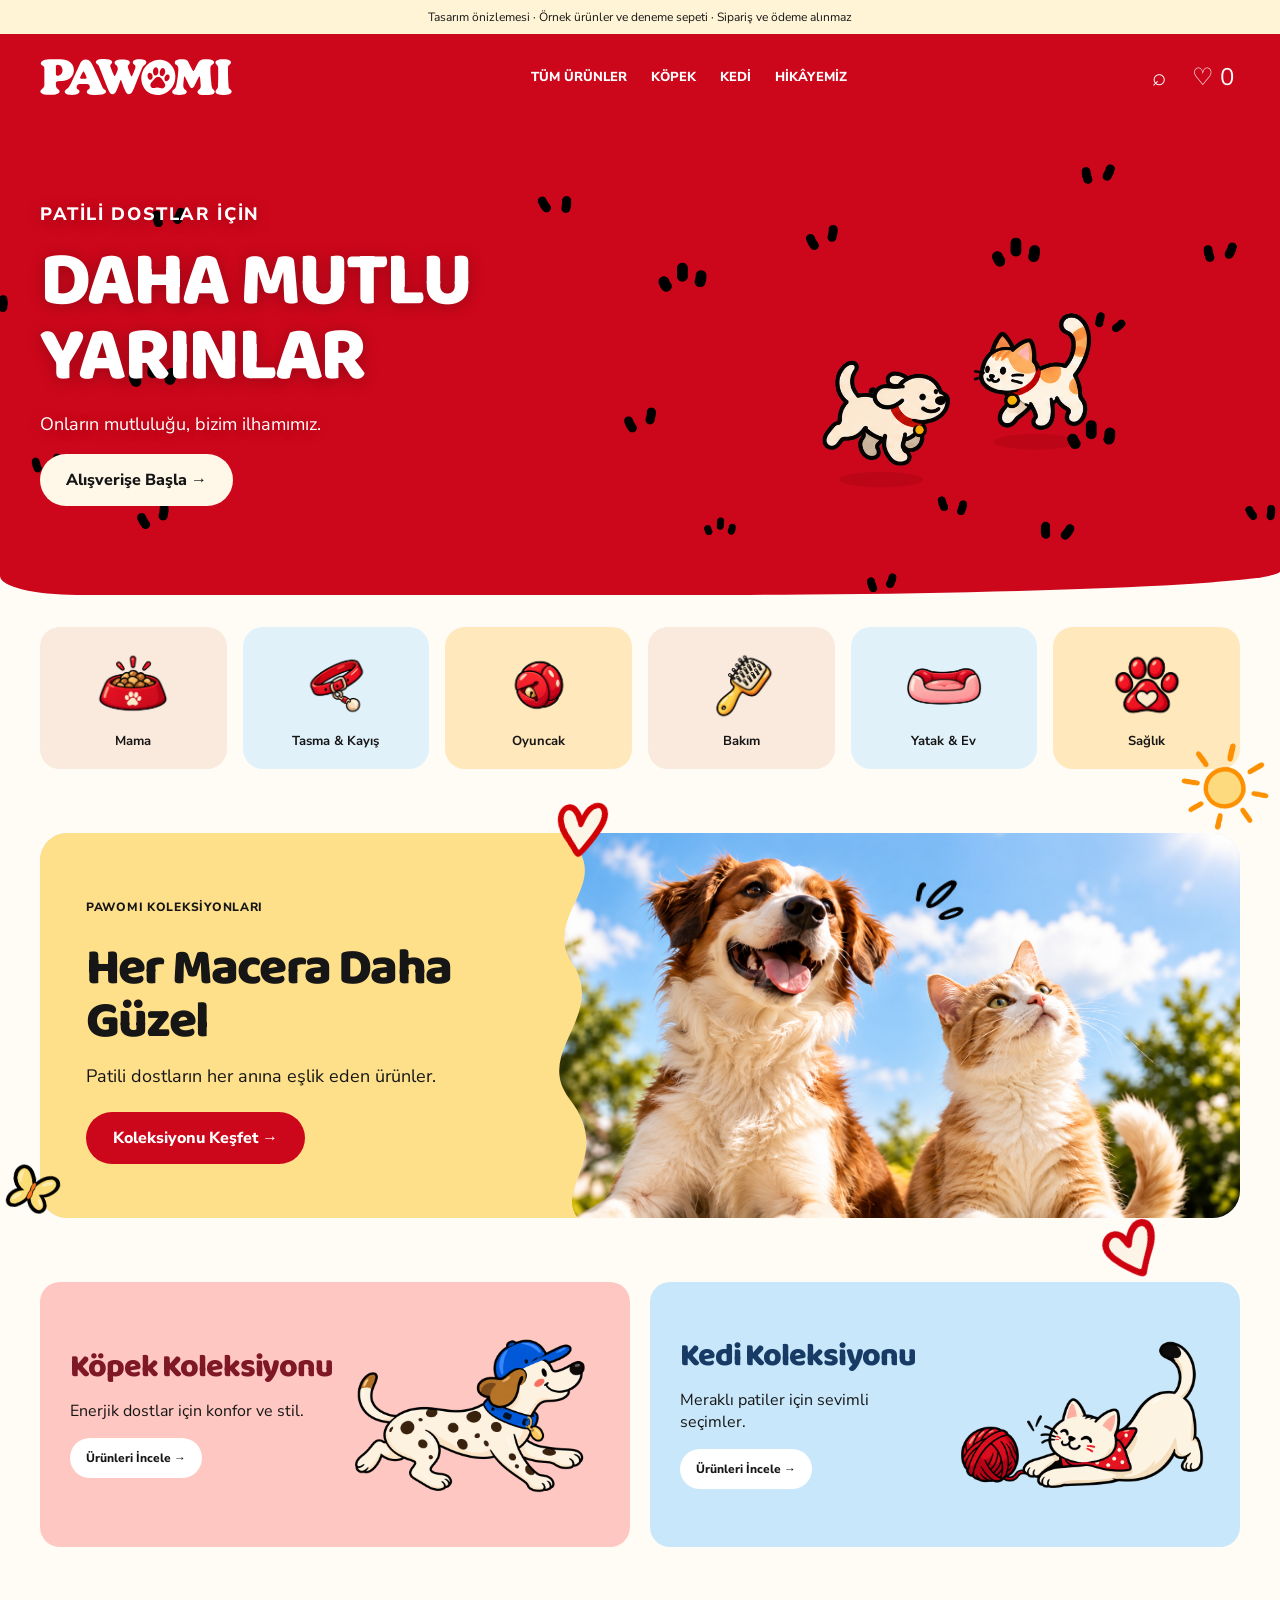
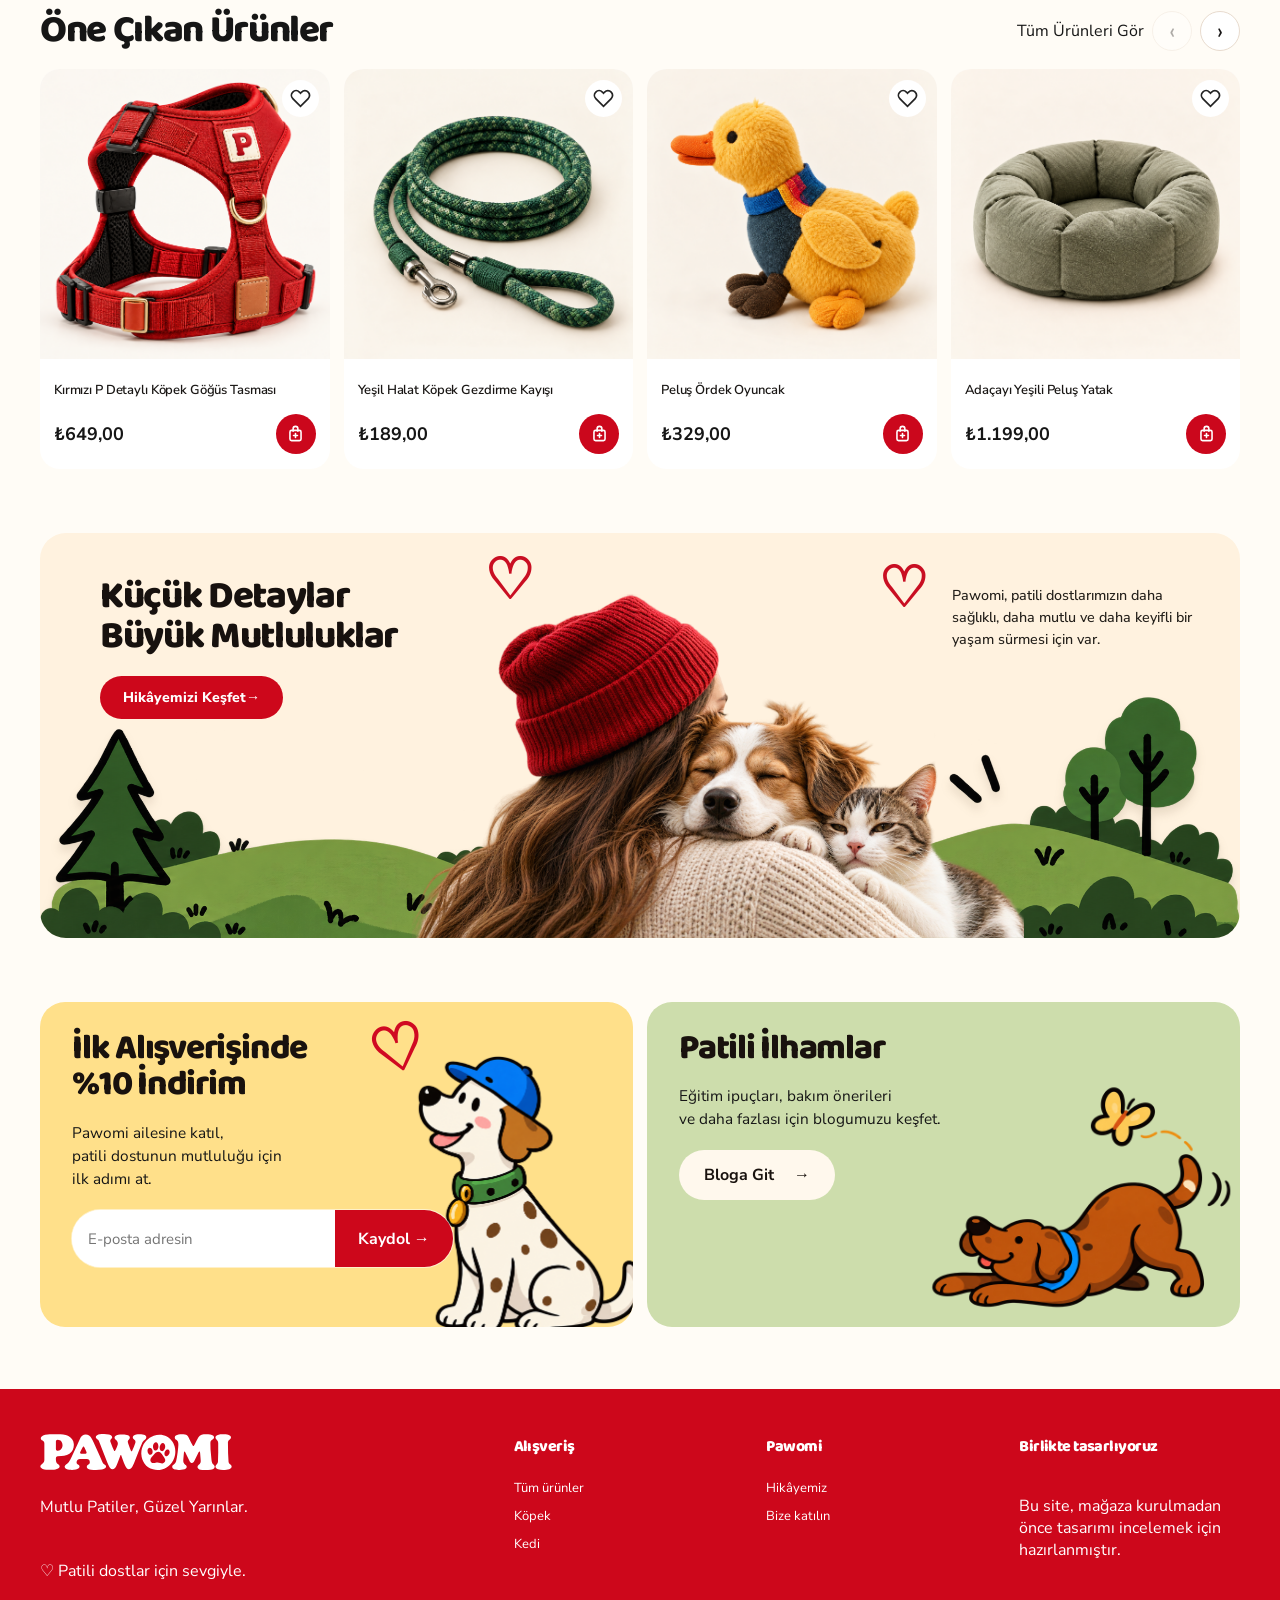
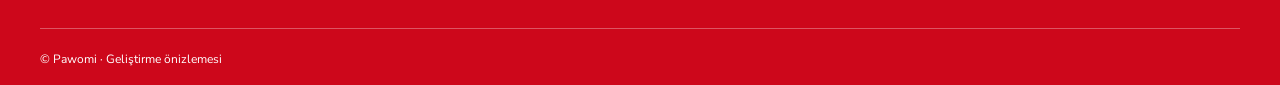
==== commit fdb75bfb: "Enable Pawomi two-state cursor across preview and Shopify" ====
--- a/preview/index.html
+++ b/preview/index.html
@@ -1 +1 @@
-<!doctype html><html lang="tr"><head><meta charset="utf-8"><meta name="viewport" content="width=device-width,initial-scale=1"><title>Pawomi — Mutlu Patiler, Güzel Yarınlar</title><link rel="preconnect" href="https://fonts.googleapis.com"><link rel="preconnect" href="https://fonts.gstatic.com" crossorigin><link href="https://fonts.googleapis.com/css2?family=Baloo+2:wght@700;800&family=Nunito+Sans:wght@300;400;600;700;800&display=swap" rel="stylesheet"><link rel="stylesheet" href="./pawomi.css"><style>:root{--red:#CD071B;--cream:#FFF4D6;--ink:#161616}.preview-note{background:#fff4d6;text-align:center;padding:9px;font-size:12px}.nav-tools button{background:none;border:0;color:white;font-size:24px}dialog{border:0;border-radius:24px;padding:28px;width:min(560px,92vw);max-height:85vh}dialog::backdrop{background:#16161688}dialog .close{float:right;border:0;background:#fae9dd;border-radius:50%;width:36px;height:36px}#toast{position:fixed;bottom:24px;left:50%;transform:translateX(-50%);background:#161616;color:white;border-radius:24px;padding:16px 24px;z-index:30}button.category{border:0;color:inherit}button.category[aria-pressed=true]{outline:3px solid var(--red)}.product-card button.product-photo{width:100%;border:0;cursor:pointer;font-size:75px}.cart-row{display:flex;justify-content:space-between;gap:12px;align-items:center;border-bottom:1px solid #eee;padding:16px 0}.cart-row button{border:0;border-radius:8px;padding:8px}.nav-tools{gap:14px}#search{padding:12px;border:1px solid #ddd;border-radius:16px;width:100%;margin:0 0 20px}</style></head><body><div class="preview-note">Tasarım önizlemesi · Örnek ürünler ve deneme sepeti · Sipariş ve ödeme alınmaz</div><header class="site-header"><div class="wrap nav"><a class="brand" href="#"><img class="brand-logo" src="./pawomi-logo.svg" alt="Pawomi" width="192" height="36"></a><nav class="nav-links" aria-label="Ana menü"><a href="#products">Tüm Ürünler</a><a href="#collections">Köpek</a><a href="#collections">Kedi</a><a href="#story">Hikâyemiz</a></nav><div class="nav-tools"><button id="search-toggle" aria-label="Ürün ara">⌕</button><button id="cart-toggle" aria-label="Sepeti aç">♡ <span data-cart-count>0</span></button><button class="menu-toggle" aria-label="Menüyü aç" aria-expanded="false">☰</button></div></div></header><main id="main"><section class="hero red-section" data-game-base="./"><div class="wrap hero-grid"><div><p class="eyebrow">PATİLİ DOSTLAR İÇİN</p><h1>DAHA MUTLU<br>YARINLAR</h1><p>Onların mutluluğu, bizim ilhamımız.</p><a class="btn cream-btn" href="#products">Alışverişe Başla →</a></div><div class="hero-visual"><div class="pawomi-hero-pair"><img src="./pawomi-dog.png" alt="Koşan benekli köpek" width="490" height="350" fetchpriority="high"><img src="./pawomi-cat.png" alt="Yün topuyla oynayan kedi" width="420" height="320"></div><span class="hero-bubble">Mutlu Patiler<br>Güzel Yarınlar ♡</span></div></div></section><section class="wrap section-pad"><div class="category-row"><a class="category" href="#products" ><span class="cat-icon"><img src="./icon-mama.png" alt="" width="88" height="88" loading="lazy"></span><b>Mama</b></a><a class="category" href="#products" ><span class="cat-icon"><img src="./icon-tasma.png" alt="" width="88" height="88" loading="lazy"></span><b>Tasma & Kayış</b></a><a class="category" href="#products" ><span class="cat-icon"><img src="./icon-oyuncak.png" alt="" width="88" height="88" loading="lazy"></span><b>Oyuncak</b></a><a class="category" href="#products" ><span class="cat-icon"><img src="./icon-bakim.png" alt="" width="88" height="88" loading="lazy"></span><b>Bakım</b></a><a class="category" href="#products" ><span class="cat-icon"><img src="./icon-yatak.png" alt="" width="88" height="88" loading="lazy"></span><b>Yatak & Ev</b></a><a class="category" href="#products" ><span class="cat-icon"><img src="./icon-saglik.png" alt="" width="88" height="88" loading="lazy"></span><b>Sağlık</b></a></div></section><section class="wrap section-pad"><div class="promo promo-adventure" style="--promo-bg:#FFE08A"><div><p class="eyebrow">PAWOMI KOLEKSİYONLARI</p><h2>Her Macera Daha Güzel</h2><p>Patili dostların her anına eşlik eden ürünler.</p><a class="btn" href="#products">Koleksiyonu Keşfet →</a></div><div class="promo-photo promo-adventure-art"><img class="promo-photo-real" src="./sky-friends.png" alt="Gökyüzüne bakan köpek ve kedi" loading="lazy"></div></div><div class="promo-floating-assets" aria-hidden="true"><img class="promo-float-decor promo-decor-1" src="./promo-decor-1.png" alt="" aria-hidden="true" loading="lazy"><img class="promo-float-decor promo-decor-2" src="./promo-decor-2.png" alt="" aria-hidden="true" loading="lazy"><img class="promo-float-decor promo-decor-3" src="./promo-decor-3.png" alt="" aria-hidden="true" loading="lazy"><img class="promo-float-decor promo-decor-4" src="./promo-decor-4.png" alt="" aria-hidden="true" loading="lazy"><img class="promo-float-decor promo-decor-5" src="./promo-decor-5.png" alt="" aria-hidden="true" loading="lazy"></div></section><section id="collections" class="wrap section-pad"><div class="two-cols"><a href="#products" class="collection-tile" style="--tile:#FFC7C1" ><div><h2>Köpek Koleksiyonu</h2><p>Enerjik dostlar için konfor ve stil.</p><span class="pill">Ürünleri İncele →</span></div><img class="collection-character" src="./pawomi-dog.png" alt="Neşeli benekli köpek" loading="lazy"></a><a href="#products" class="collection-tile" style="--tile:#C8E7FA" ><div><h2>Kedi Koleksiyonu</h2><p>Meraklı patiler için sevimli seçimler.</p><span class="pill">Ürünleri İncele →</span></div><img class="collection-character" src="./pawomi-cat.png" alt="Neşeli kedi" loading="lazy"></a></div></section><section class="wrap section-pad featured-products" id="products"><div class="section-heading"><h2>Öne Çıkan Ürünler</h2><div class="featured-carousel-controls"><a href="#products" id="all-products">Tüm Ürünleri Gör</a><button type="button" class="featured-carousel-arrow" data-slide="-1" aria-label="Önceki ürünler">‹</button><button type="button" class="featured-carousel-arrow" data-slide="1" aria-label="Sonraki ürünler">›</button></div></div><div class="featured-carousel" id="featured-carousel" tabindex="0" aria-label="Öne çıkan ürünler kaydırıcısı"><div class="product-grid" id="product-grid"></div></div><p id="no-results" hidden>Bu aramada ürün bulunamadı.</p></section><section id="story" class="wrap section-pad pawomi-story-section"><div class="pawomi-story-banner"><div class="pawomi-story-copy"><h2>Küçük Detaylar<br>Büyük Mutluluklar</h2><a class="btn pawomi-story-cta" href="#story-details">Hikâyemizi Keşfet <span aria-hidden="true">→</span></a></div><div class="pawomi-story-illustration" aria-hidden="true"><img class="story-hills" src="./story-hills.png" alt="" loading="lazy"><img class="story-embrace" src="./story-embrace.png" alt="Kadının köpek ve kediye sarılması" loading="lazy"><span class="story-heart heart-one">♡</span><span class="story-heart heart-two">♡</span></div><div class="pawomi-story-description" id="story-details"><p>Pawomi, patili dostlarımızın daha sağlıklı, daha mutlu ve daha keyifli bir yaşam sürmesi için var.</p></div></div></section><section class="wrap section-pad pawomi-duo-section"><div class="pawomi-duo-grid"><article class="pawomi-duo-card pawomi-discount"><div class="pawomi-duo-copy"><h2>İlk Alışverişinde<br>%10 İndirim</h2><p>Pawomi ailesine katıl,<br>patili dostunun mutluluğu için<br>ilk adımı at.</p><form class="pawomi-duo-form" id="duo-newsletter"><input type="email" aria-label="E-posta adresin" placeholder="E-posta adresin" required><button type="submit">Kaydol <span aria-hidden="true">→</span></button></form></div><img class="pawomi-duo-dog" src="./discount-dog.png" alt="Mavi şapkalı Dalmaçyalı" loading="lazy"><span class="pawomi-duo-heart" aria-hidden="true">♡</span></article><article class="pawomi-duo-card pawomi-inspiration"><div class="pawomi-duo-copy"><h2>Patili İlhamlar</h2><p>Eğitim ipuçları, bakım önerileri<br>ve daha fazlası için blogumuzu keşfet.</p><a class="pawomi-duo-link" href="#story">Bloga Git <span aria-hidden="true">→</span></a></div><img class="pawomi-duo-pet" src="./blog-dog.png" alt="Kelebekle oynayan kahverengi köpek" loading="lazy"><img class="pawomi-duo-butterfly" src="./promo-decor-5.png" alt="" aria-hidden="true" loading="lazy"></article></div></section></main><footer class="footer"><div class="wrap foot-grid"><div><a class="brand" href="#"><img class="brand-logo" src="./pawomi-logo.svg" alt="Pawomi" width="192" height="36"></a><p>Mutlu Patiler, Güzel Yarınlar.</p><p>♡ Patili dostlar için sevgiyle.</p></div><div><h4>Alışveriş</h4><a href="#products">Tüm ürünler</a><a href="#collections">Köpek</a><a href="#collections">Kedi</a></div><div><h4>Pawomi</h4><a href="#story">Hikâyemiz</a><a href="#newsletter">Bize katılın</a></div><div><h4>Birlikte tasarlıyoruz</h4><p>Bu site, mağaza kurulmadan önce tasarımı incelemek için hazırlanmıştır.</p></div></div><div class="wrap copy">© Pawomi · Geliştirme önizlemesi</div></footer><dialog id="product-dialog"><button class="close" aria-label="Kapat">×</button><div id="product-detail"></div></dialog><dialog id="cart-dialog"><button class="close" aria-label="Kapat">×</button><h2>Sepetim ♡</h2><div id="cart-items"></div><p id="cart-total" class="price"></p><button id="checkout" class="btn small">Ödeme hakkında</button></dialog><div role="status" id="toast" hidden></div><script src="./preview.js"></script><script src="./pawomi-chase.js" defer></script></body></html>+<!doctype html><html lang="tr"><head><meta charset="utf-8"><meta name="viewport" content="width=device-width,initial-scale=1"><title>Pawomi — Mutlu Patiler, Güzel Yarınlar</title><link rel="preconnect" href="https://fonts.googleapis.com"><link rel="preconnect" href="https://fonts.gstatic.com" crossorigin><link href="https://fonts.googleapis.com/css2?family=Baloo+2:wght@700;800&family=Nunito+Sans:wght@300;400;600;700;800&display=swap" rel="stylesheet"><link rel="stylesheet" href="./pawomi.css"><style>:root{--red:#CD071B;--cream:#FFF4D6;--ink:#161616}.preview-note{background:#fff4d6;text-align:center;padding:9px;font-size:12px}.nav-tools button{background:none;border:0;color:white;font-size:24px}dialog{border:0;border-radius:24px;padding:28px;width:min(560px,92vw);max-height:85vh}dialog::backdrop{background:#16161688}dialog .close{float:right;border:0;background:#fae9dd;border-radius:50%;width:36px;height:36px}#toast{position:fixed;bottom:24px;left:50%;transform:translateX(-50%);background:#161616;color:white;border-radius:24px;padding:16px 24px;z-index:30}button.category{border:0;color:inherit}button.category[aria-pressed=true]{outline:3px solid var(--red)}.product-card button.product-photo{width:100%;border:0;cursor:pointer;font-size:75px}.cart-row{display:flex;justify-content:space-between;gap:12px;align-items:center;border-bottom:1px solid #eee;padding:16px 0}.cart-row button{border:0;border-radius:8px;padding:8px}.nav-tools{gap:14px}#search{padding:12px;border:1px solid #ddd;border-radius:16px;width:100%;margin:0 0 20px}</style></head><body><div class="preview-note">Tasarım önizlemesi · Örnek ürünler ve deneme sepeti · Sipariş ve ödeme alınmaz</div><header class="site-header"><div class="wrap nav"><a class="brand" href="#"><img class="brand-logo" src="./pawomi-logo.svg" alt="Pawomi" width="192" height="36"></a><nav class="nav-links" aria-label="Ana menü"><a href="#products">Tüm Ürünler</a><a href="#collections">Köpek</a><a href="#collections">Kedi</a><a href="#story">Hikâyemiz</a></nav><div class="nav-tools"><button id="search-toggle" aria-label="Ürün ara">⌕</button><button id="cart-toggle" aria-label="Sepeti aç">♡ <span data-cart-count>0</span></button><button class="menu-toggle" aria-label="Menüyü aç" aria-expanded="false">☰</button></div></div></header><main id="main"><section class="hero red-section" data-game-base="./"><div class="wrap hero-grid"><div><p class="eyebrow">PATİLİ DOSTLAR İÇİN</p><h1>DAHA MUTLU<br>YARINLAR</h1><p>Onların mutluluğu, bizim ilhamımız.</p><a class="btn cream-btn" href="#products">Alışverişe Başla →</a></div><div class="hero-visual"><div class="pawomi-hero-pair"><img src="./pawomi-dog.png" alt="Koşan benekli köpek" width="490" height="350" fetchpriority="high"><img src="./pawomi-cat.png" alt="Yün topuyla oynayan kedi" width="420" height="320"></div><span class="hero-bubble">Mutlu Patiler<br>Güzel Yarınlar ♡</span></div></div></section><section class="wrap section-pad"><div class="category-row"><a class="category" href="#products" ><span class="cat-icon"><img src="./icon-mama.png" alt="" width="88" height="88" loading="lazy"></span><b>Mama</b></a><a class="category" href="#products" ><span class="cat-icon"><img src="./icon-tasma.png" alt="" width="88" height="88" loading="lazy"></span><b>Tasma & Kayış</b></a><a class="category" href="#products" ><span class="cat-icon"><img src="./icon-oyuncak.png" alt="" width="88" height="88" loading="lazy"></span><b>Oyuncak</b></a><a class="category" href="#products" ><span class="cat-icon"><img src="./icon-bakim.png" alt="" width="88" height="88" loading="lazy"></span><b>Bakım</b></a><a class="category" href="#products" ><span class="cat-icon"><img src="./icon-yatak.png" alt="" width="88" height="88" loading="lazy"></span><b>Yatak & Ev</b></a><a class="category" href="#products" ><span class="cat-icon"><img src="./icon-saglik.png" alt="" width="88" height="88" loading="lazy"></span><b>Sağlık</b></a></div></section><section class="wrap section-pad"><div class="promo promo-adventure" style="--promo-bg:#FFE08A"><div><p class="eyebrow">PAWOMI KOLEKSİYONLARI</p><h2>Her Macera Daha Güzel</h2><p>Patili dostların her anına eşlik eden ürünler.</p><a class="btn" href="#products">Koleksiyonu Keşfet →</a></div><div class="promo-photo promo-adventure-art"><img class="promo-photo-real" src="./sky-friends.png" alt="Gökyüzüne bakan köpek ve kedi" loading="lazy"></div></div><div class="promo-floating-assets" aria-hidden="true"><img class="promo-float-decor promo-decor-1" src="./promo-decor-1.png" alt="" aria-hidden="true" loading="lazy"><img class="promo-float-decor promo-decor-2" src="./promo-decor-2.png" alt="" aria-hidden="true" loading="lazy"><img class="promo-float-decor promo-decor-3" src="./promo-decor-3.png" alt="" aria-hidden="true" loading="lazy"><img class="promo-float-decor promo-decor-4" src="./promo-decor-4.png" alt="" aria-hidden="true" loading="lazy"><img class="promo-float-decor promo-decor-5" src="./promo-decor-5.png" alt="" aria-hidden="true" loading="lazy"></div></section><section id="collections" class="wrap section-pad"><div class="two-cols"><a href="#products" class="collection-tile" style="--tile:#FFC7C1" ><div><h2>Köpek Koleksiyonu</h2><p>Enerjik dostlar için konfor ve stil.</p><span class="pill">Ürünleri İncele →</span></div><img class="collection-character" src="./pawomi-dog.png" alt="Neşeli benekli köpek" loading="lazy"></a><a href="#products" class="collection-tile" style="--tile:#C8E7FA" ><div><h2>Kedi Koleksiyonu</h2><p>Meraklı patiler için sevimli seçimler.</p><span class="pill">Ürünleri İncele →</span></div><img class="collection-character" src="./pawomi-cat.png" alt="Neşeli kedi" loading="lazy"></a></div></section><section class="wrap section-pad featured-products" id="products"><div class="section-heading"><h2>Öne Çıkan Ürünler</h2><div class="featured-carousel-controls"><a href="#products" id="all-products">Tüm Ürünleri Gör</a><button type="button" class="featured-carousel-arrow" data-slide="-1" aria-label="Önceki ürünler">‹</button><button type="button" class="featured-carousel-arrow" data-slide="1" aria-label="Sonraki ürünler">›</button></div></div><div class="featured-carousel" id="featured-carousel" tabindex="0" aria-label="Öne çıkan ürünler kaydırıcısı"><div class="product-grid" id="product-grid"></div></div><p id="no-results" hidden>Bu aramada ürün bulunamadı.</p></section><section id="story" class="wrap section-pad pawomi-story-section"><div class="pawomi-story-banner"><div class="pawomi-story-copy"><h2>Küçük Detaylar<br>Büyük Mutluluklar</h2><a class="btn pawomi-story-cta" href="#story-details">Hikâyemizi Keşfet <span aria-hidden="true">→</span></a></div><div class="pawomi-story-illustration" aria-hidden="true"><img class="story-hills" src="./story-hills.png" alt="" loading="lazy"><img class="story-embrace" src="./story-embrace.png" alt="Kadının köpek ve kediye sarılması" loading="lazy"><span class="story-heart heart-one">♡</span><span class="story-heart heart-two">♡</span></div><div class="pawomi-story-description" id="story-details"><p>Pawomi, patili dostlarımızın daha sağlıklı, daha mutlu ve daha keyifli bir yaşam sürmesi için var.</p></div></div></section><section class="wrap section-pad pawomi-duo-section"><div class="pawomi-duo-grid"><article class="pawomi-duo-card pawomi-discount"><div class="pawomi-duo-copy"><h2>İlk Alışverişinde<br>%10 İndirim</h2><p>Pawomi ailesine katıl,<br>patili dostunun mutluluğu için<br>ilk adımı at.</p><form class="pawomi-duo-form" id="duo-newsletter"><input type="email" aria-label="E-posta adresin" placeholder="E-posta adresin" required><button type="submit">Kaydol <span aria-hidden="true">→</span></button></form></div><img class="pawomi-duo-dog" src="./discount-dog.png" alt="Mavi şapkalı Dalmaçyalı" loading="lazy"><span class="pawomi-duo-heart" aria-hidden="true">♡</span></article><article class="pawomi-duo-card pawomi-inspiration"><div class="pawomi-duo-copy"><h2>Patili İlhamlar</h2><p>Eğitim ipuçları, bakım önerileri<br>ve daha fazlası için blogumuzu keşfet.</p><a class="pawomi-duo-link" href="#story">Bloga Git <span aria-hidden="true">→</span></a></div><img class="pawomi-duo-pet" src="./blog-dog.png" alt="Kelebekle oynayan kahverengi köpek" loading="lazy"><img class="pawomi-duo-butterfly" src="./promo-decor-5.png" alt="" aria-hidden="true" loading="lazy"></article></div></section></main><footer class="footer"><div class="wrap foot-grid"><div><a class="brand" href="#"><img class="brand-logo" src="./pawomi-logo.svg" alt="Pawomi" width="192" height="36"></a><p>Mutlu Patiler, Güzel Yarınlar.</p><p>♡ Patili dostlar için sevgiyle.</p></div><div><h4>Alışveriş</h4><a href="#products">Tüm ürünler</a><a href="#collections">Köpek</a><a href="#collections">Kedi</a></div><div><h4>Pawomi</h4><a href="#story">Hikâyemiz</a><a href="#newsletter">Bize katılın</a></div><div><h4>Birlikte tasarlıyoruz</h4><p>Bu site, mağaza kurulmadan önce tasarımı incelemek için hazırlanmıştır.</p></div></div><div class="wrap copy">© Pawomi · Geliştirme önizlemesi</div></footer><dialog id="product-dialog"><button class="close" aria-label="Kapat">×</button><div id="product-detail"></div></dialog><dialog id="cart-dialog"><button class="close" aria-label="Kapat">×</button><h2>Sepetim ♡</h2><div id="cart-items"></div><p id="cart-total" class="price"></p><button id="checkout" class="btn small">Ödeme hakkında</button></dialog><div role="status" id="toast" hidden></div><script src="./preview.js"></script><script src="./pawomi-chase.js" defer></script><script src="./pawomi-cursor.js" defer></script></body></html>
--- a/preview/pawomi.css
+++ b/preview/pawomi.css
@@ -552,3 +552,24 @@
 @media(max-width:600px){
  .pawomi-story-banner .heart-two{right:8%!important;top:43%!important}
 }
+
+
+/* Pawomi banner mouse-chase game */
+.hero.red-section{position:relative;isolation:isolate;overflow:hidden}
+.hero.red-section .hero-grid{position:relative;z-index:2;pointer-events:none}
+.hero.red-section .hero-grid>div:first-child{pointer-events:auto}
+.hero.red-section .hero-visual{visibility:hidden;pointer-events:none}
+.hero.red-section .pawomi-chase-canvas{position:absolute;inset:0;width:100%;height:100%;display:block;z-index:1;pointer-events:none}
+@media(hover:none),(pointer:coarse){.hero.red-section .pawomi-chase-canvas{opacity:.95}}
+
+
+/* Site-wide two-state Pawomi hand cursor — desktop precision pointers only */
+@media (hover:hover) and (pointer:fine){
+ html,body,body *{cursor:none!important}
+ .pawomi-hand-cursor{--cursor-image:url('./pawomi-cursors.svg');position:fixed;left:-200px;top:-200px;width:52px;height:52px;z-index:2147483646;pointer-events:none;background-image:var(--cursor-image);background-size:200% 100%;background-repeat:no-repeat;background-position:left center;transform:translate(-39%,-5%);opacity:0;transition:opacity .10s ease}
+ .pawomi-hand-cursor.is-visible{opacity:1}
+ .pawomi-hand-cursor.is-clicking{background-position:right center;transform:translate(-39%,-5%) scale(.91)}
+ .pawomi-hand-cursor.is-text{opacity:0}
+ input,textarea,[contenteditable="true"]{cursor:text!important}
+}
+@media (hover:none),(pointer:coarse){.pawomi-hand-cursor{display:none!important}}
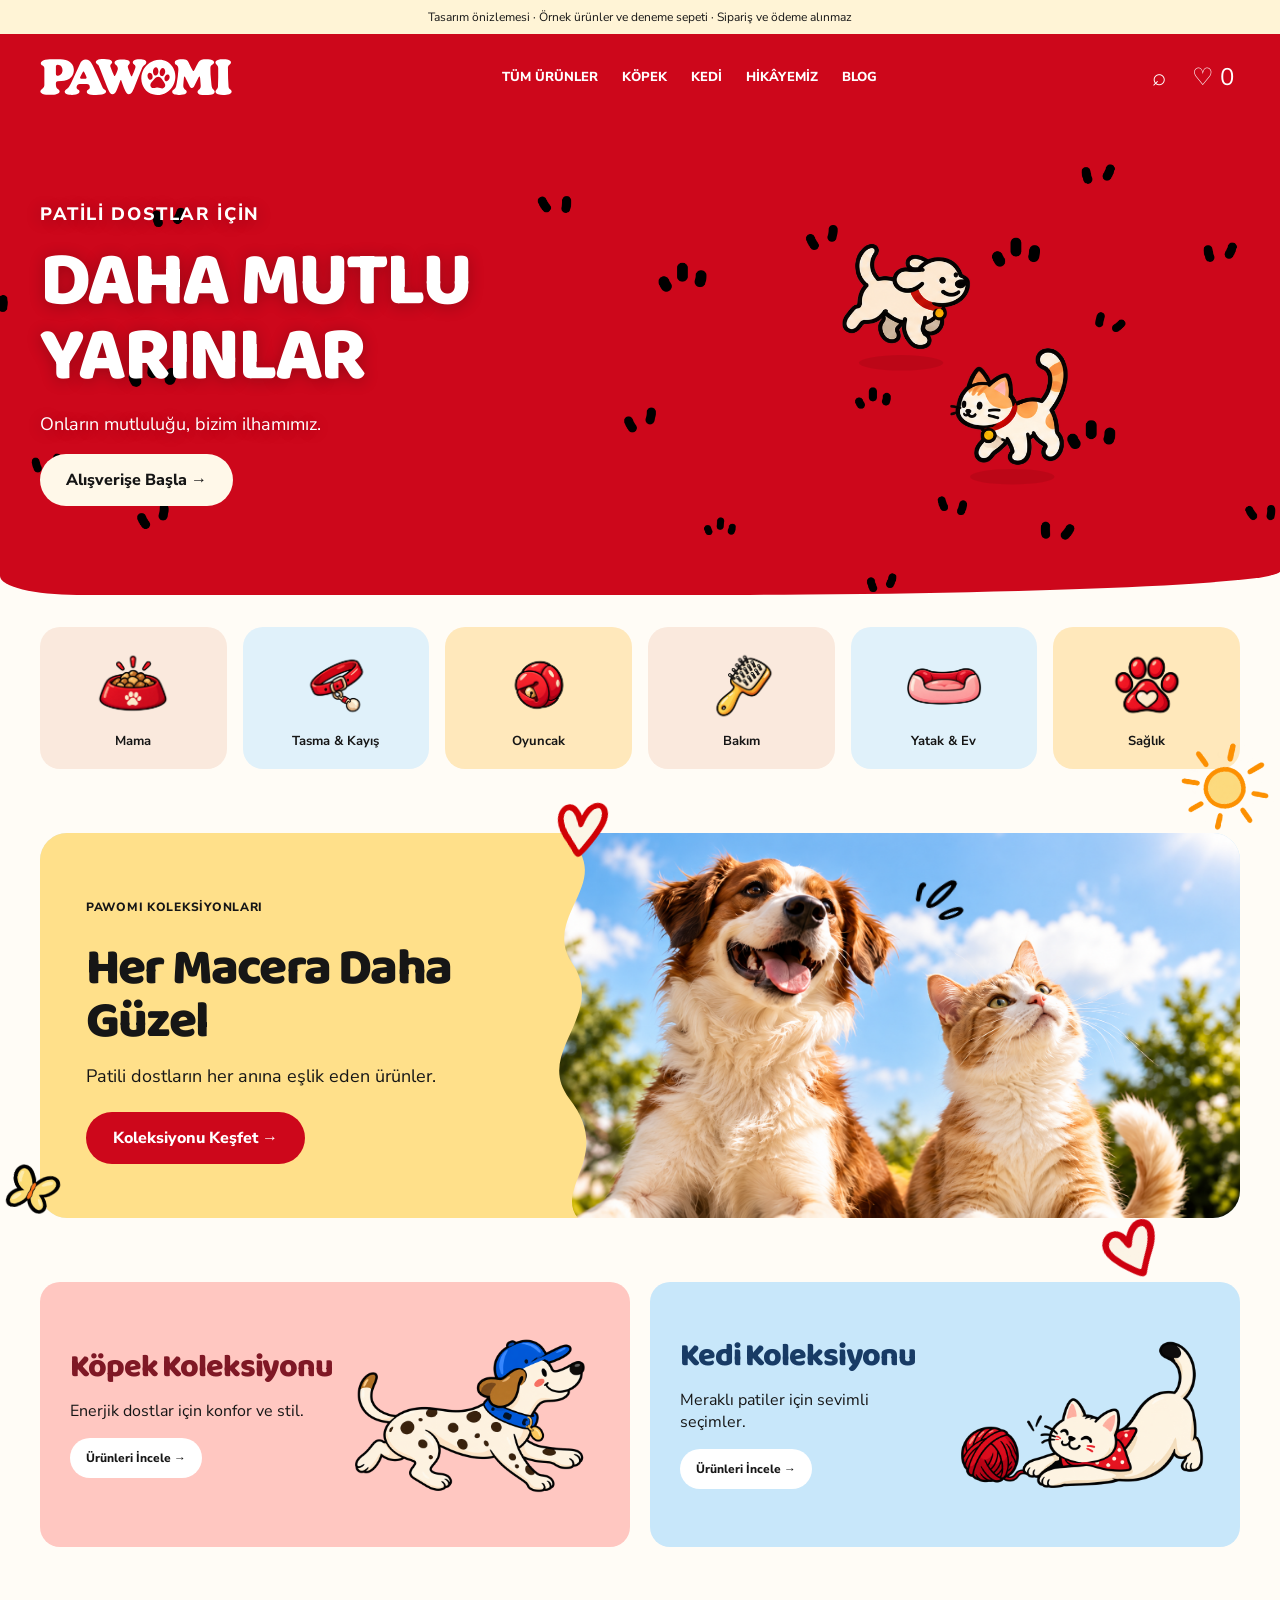
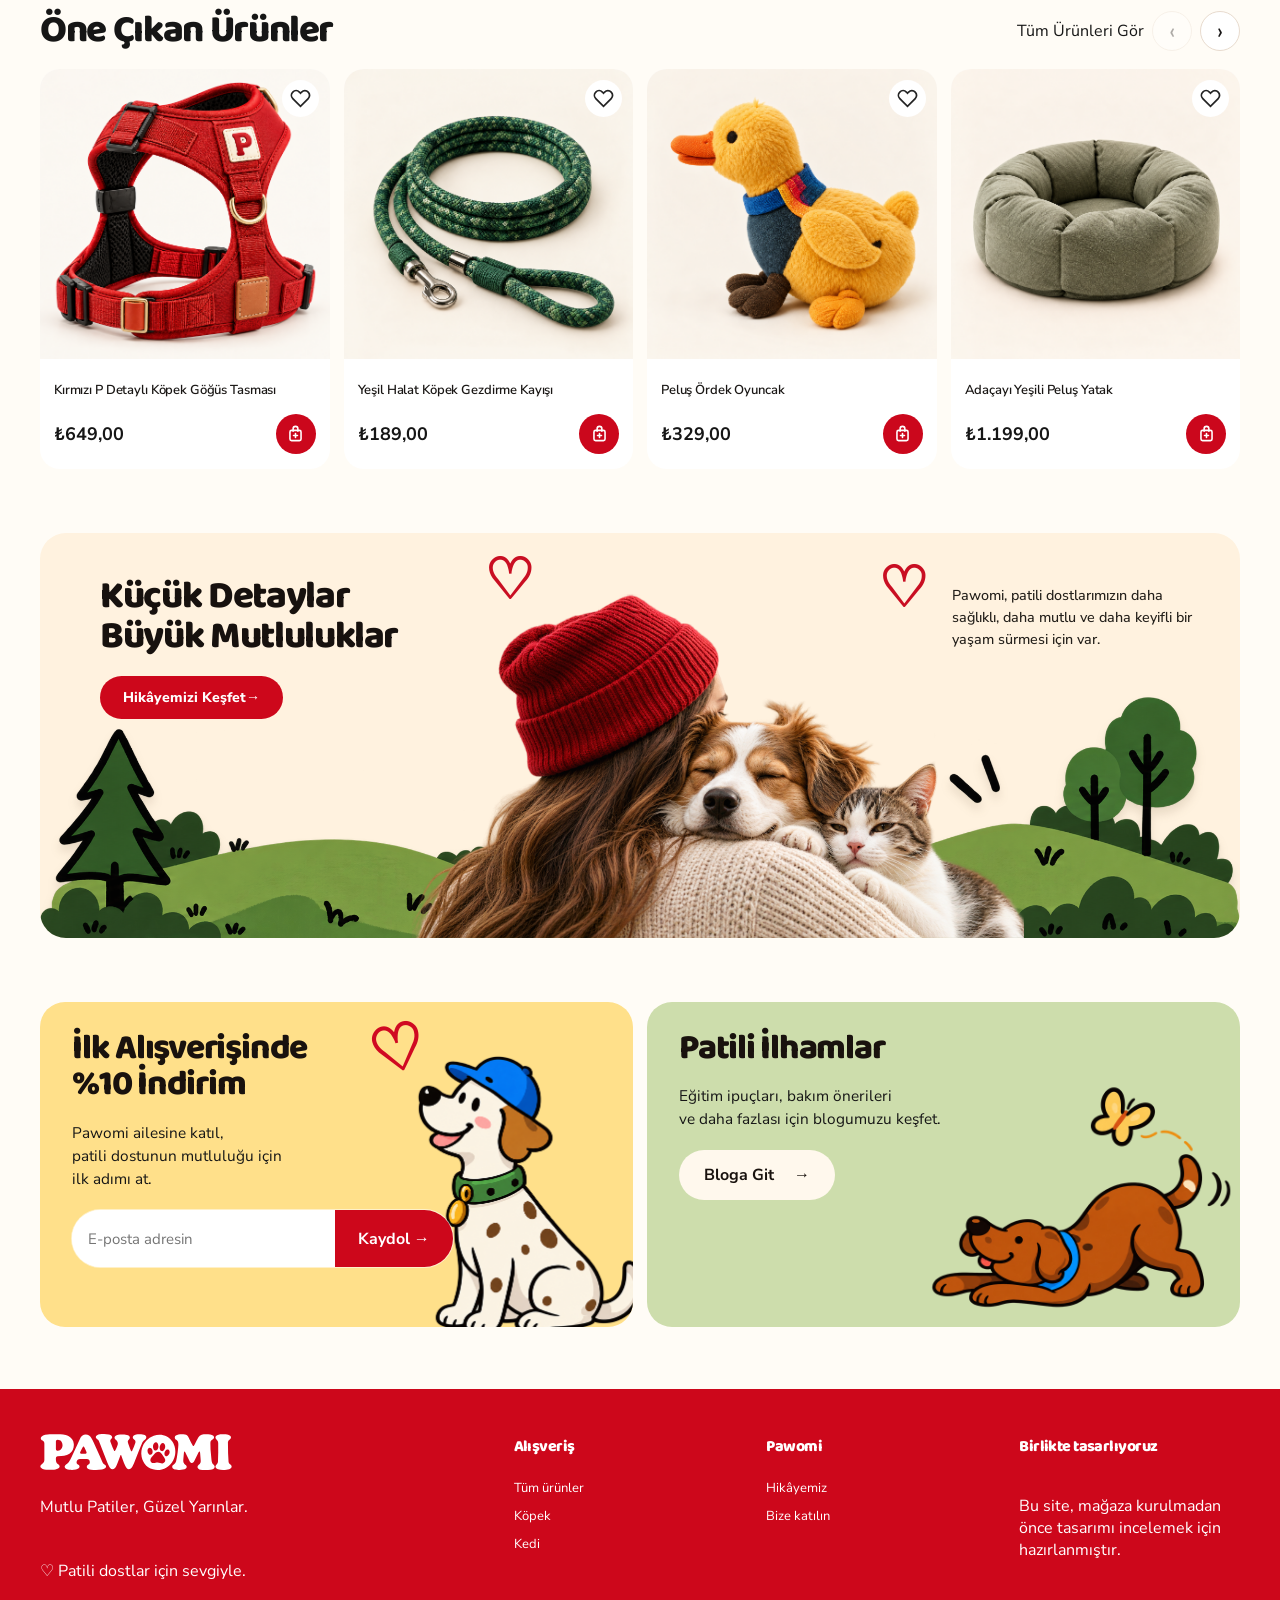
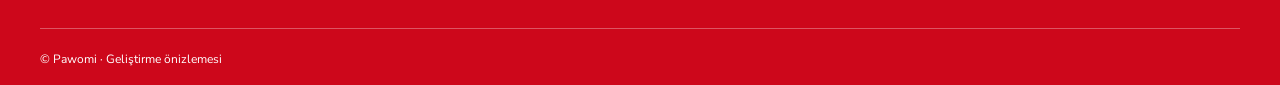
==== commit 179ba253: "Wire Pawomi home navigation categories banners collections and footer to real preview pages" ====
--- a/preview/index.html
+++ b/preview/index.html
@@ -1 +1 @@
-<!doctype html><html lang="tr"><head><meta charset="utf-8"><meta name="viewport" content="width=device-width,initial-scale=1"><title>Pawomi — Mutlu Patiler, Güzel Yarınlar</title><link rel="preconnect" href="https://fonts.googleapis.com"><link rel="preconnect" href="https://fonts.gstatic.com" crossorigin><link href="https://fonts.googleapis.com/css2?family=Baloo+2:wght@700;800&family=Nunito+Sans:wght@300;400;600;700;800&display=swap" rel="stylesheet"><link rel="stylesheet" href="./pawomi.css"><style>:root{--red:#CD071B;--cream:#FFF4D6;--ink:#161616}.preview-note{background:#fff4d6;text-align:center;padding:9px;font-size:12px}.nav-tools button{background:none;border:0;color:white;font-size:24px}dialog{border:0;border-radius:24px;padding:28px;width:min(560px,92vw);max-height:85vh}dialog::backdrop{background:#16161688}dialog .close{float:right;border:0;background:#fae9dd;border-radius:50%;width:36px;height:36px}#toast{position:fixed;bottom:24px;left:50%;transform:translateX(-50%);background:#161616;color:white;border-radius:24px;padding:16px 24px;z-index:30}button.category{border:0;color:inherit}button.category[aria-pressed=true]{outline:3px solid var(--red)}.product-card button.product-photo{width:100%;border:0;cursor:pointer;font-size:75px}.cart-row{display:flex;justify-content:space-between;gap:12px;align-items:center;border-bottom:1px solid #eee;padding:16px 0}.cart-row button{border:0;border-radius:8px;padding:8px}.nav-tools{gap:14px}#search{padding:12px;border:1px solid #ddd;border-radius:16px;width:100%;margin:0 0 20px}</style></head><body><div class="preview-note">Tasarım önizlemesi · Örnek ürünler ve deneme sepeti · Sipariş ve ödeme alınmaz</div><header class="site-header"><div class="wrap nav"><a class="brand" href="#"><img class="brand-logo" src="./pawomi-logo.svg" alt="Pawomi" width="192" height="36"></a><nav class="nav-links" aria-label="Ana menü"><a href="#products">Tüm Ürünler</a><a href="#collections">Köpek</a><a href="#collections">Kedi</a><a href="#story">Hikâyemiz</a></nav><div class="nav-tools"><button id="search-toggle" aria-label="Ürün ara">⌕</button><button id="cart-toggle" aria-label="Sepeti aç">♡ <span data-cart-count>0</span></button><button class="menu-toggle" aria-label="Menüyü aç" aria-expanded="false">☰</button></div></div></header><main id="main"><section class="hero red-section" data-game-base="./"><div class="wrap hero-grid"><div><p class="eyebrow">PATİLİ DOSTLAR İÇİN</p><h1>DAHA MUTLU<br>YARINLAR</h1><p>Onların mutluluğu, bizim ilhamımız.</p><a class="btn cream-btn" href="#products">Alışverişe Başla →</a></div><div class="hero-visual"><div class="pawomi-hero-pair"><img src="./pawomi-dog.png" alt="Koşan benekli köpek" width="490" height="350" fetchpriority="high"><img src="./pawomi-cat.png" alt="Yün topuyla oynayan kedi" width="420" height="320"></div><span class="hero-bubble">Mutlu Patiler<br>Güzel Yarınlar ♡</span></div></div></section><section class="wrap section-pad"><div class="category-row"><a class="category" href="#products" ><span class="cat-icon"><img src="./icon-mama.png" alt="" width="88" height="88" loading="lazy"></span><b>Mama</b></a><a class="category" href="#products" ><span class="cat-icon"><img src="./icon-tasma.png" alt="" width="88" height="88" loading="lazy"></span><b>Tasma & Kayış</b></a><a class="category" href="#products" ><span class="cat-icon"><img src="./icon-oyuncak.png" alt="" width="88" height="88" loading="lazy"></span><b>Oyuncak</b></a><a class="category" href="#products" ><span class="cat-icon"><img src="./icon-bakim.png" alt="" width="88" height="88" loading="lazy"></span><b>Bakım</b></a><a class="category" href="#products" ><span class="cat-icon"><img src="./icon-yatak.png" alt="" width="88" height="88" loading="lazy"></span><b>Yatak & Ev</b></a><a class="category" href="#products" ><span class="cat-icon"><img src="./icon-saglik.png" alt="" width="88" height="88" loading="lazy"></span><b>Sağlık</b></a></div></section><section class="wrap section-pad"><div class="promo promo-adventure" style="--promo-bg:#FFE08A"><div><p class="eyebrow">PAWOMI KOLEKSİYONLARI</p><h2>Her Macera Daha Güzel</h2><p>Patili dostların her anına eşlik eden ürünler.</p><a class="btn" href="#products">Koleksiyonu Keşfet →</a></div><div class="promo-photo promo-adventure-art"><img class="promo-photo-real" src="./sky-friends.png" alt="Gökyüzüne bakan köpek ve kedi" loading="lazy"></div></div><div class="promo-floating-assets" aria-hidden="true"><img class="promo-float-decor promo-decor-1" src="./promo-decor-1.png" alt="" aria-hidden="true" loading="lazy"><img class="promo-float-decor promo-decor-2" src="./promo-decor-2.png" alt="" aria-hidden="true" loading="lazy"><img class="promo-float-decor promo-decor-3" src="./promo-decor-3.png" alt="" aria-hidden="true" loading="lazy"><img class="promo-float-decor promo-decor-4" src="./promo-decor-4.png" alt="" aria-hidden="true" loading="lazy"><img class="promo-float-decor promo-decor-5" src="./promo-decor-5.png" alt="" aria-hidden="true" loading="lazy"></div></section><section id="collections" class="wrap section-pad"><div class="two-cols"><a href="#products" class="collection-tile" style="--tile:#FFC7C1" ><div><h2>Köpek Koleksiyonu</h2><p>Enerjik dostlar için konfor ve stil.</p><span class="pill">Ürünleri İncele →</span></div><img class="collection-character" src="./pawomi-dog.png" alt="Neşeli benekli köpek" loading="lazy"></a><a href="#products" class="collection-tile" style="--tile:#C8E7FA" ><div><h2>Kedi Koleksiyonu</h2><p>Meraklı patiler için sevimli seçimler.</p><span class="pill">Ürünleri İncele →</span></div><img class="collection-character" src="./pawomi-cat.png" alt="Neşeli kedi" loading="lazy"></a></div></section><section class="wrap section-pad featured-products" id="products"><div class="section-heading"><h2>Öne Çıkan Ürünler</h2><div class="featured-carousel-controls"><a href="#products" id="all-products">Tüm Ürünleri Gör</a><button type="button" class="featured-carousel-arrow" data-slide="-1" aria-label="Önceki ürünler">‹</button><button type="button" class="featured-carousel-arrow" data-slide="1" aria-label="Sonraki ürünler">›</button></div></div><div class="featured-carousel" id="featured-carousel" tabindex="0" aria-label="Öne çıkan ürünler kaydırıcısı"><div class="product-grid" id="product-grid"></div></div><p id="no-results" hidden>Bu aramada ürün bulunamadı.</p></section><section id="story" class="wrap section-pad pawomi-story-section"><div class="pawomi-story-banner"><div class="pawomi-story-copy"><h2>Küçük Detaylar<br>Büyük Mutluluklar</h2><a class="btn pawomi-story-cta" href="#story-details">Hikâyemizi Keşfet <span aria-hidden="true">→</span></a></div><div class="pawomi-story-illustration" aria-hidden="true"><img class="story-hills" src="./story-hills.png" alt="" loading="lazy"><img class="story-embrace" src="./story-embrace.png" alt="Kadının köpek ve kediye sarılması" loading="lazy"><span class="story-heart heart-one">♡</span><span class="story-heart heart-two">♡</span></div><div class="pawomi-story-description" id="story-details"><p>Pawomi, patili dostlarımızın daha sağlıklı, daha mutlu ve daha keyifli bir yaşam sürmesi için var.</p></div></div></section><section class="wrap section-pad pawomi-duo-section"><div class="pawomi-duo-grid"><article class="pawomi-duo-card pawomi-discount"><div class="pawomi-duo-copy"><h2>İlk Alışverişinde<br>%10 İndirim</h2><p>Pawomi ailesine katıl,<br>patili dostunun mutluluğu için<br>ilk adımı at.</p><form class="pawomi-duo-form" id="duo-newsletter"><input type="email" aria-label="E-posta adresin" placeholder="E-posta adresin" required><button type="submit">Kaydol <span aria-hidden="true">→</span></button></form></div><img class="pawomi-duo-dog" src="./discount-dog.png" alt="Mavi şapkalı Dalmaçyalı" loading="lazy"><span class="pawomi-duo-heart" aria-hidden="true">♡</span></article><article class="pawomi-duo-card pawomi-inspiration"><div class="pawomi-duo-copy"><h2>Patili İlhamlar</h2><p>Eğitim ipuçları, bakım önerileri<br>ve daha fazlası için blogumuzu keşfet.</p><a class="pawomi-duo-link" href="#story">Bloga Git <span aria-hidden="true">→</span></a></div><img class="pawomi-duo-pet" src="./blog-dog.png" alt="Kelebekle oynayan kahverengi köpek" loading="lazy"><img class="pawomi-duo-butterfly" src="./promo-decor-5.png" alt="" aria-hidden="true" loading="lazy"></article></div></section></main><footer class="footer"><div class="wrap foot-grid"><div><a class="brand" href="#"><img class="brand-logo" src="./pawomi-logo.svg" alt="Pawomi" width="192" height="36"></a><p>Mutlu Patiler, Güzel Yarınlar.</p><p>♡ Patili dostlar için sevgiyle.</p></div><div><h4>Alışveriş</h4><a href="#products">Tüm ürünler</a><a href="#collections">Köpek</a><a href="#collections">Kedi</a></div><div><h4>Pawomi</h4><a href="#story">Hikâyemiz</a><a href="#newsletter">Bize katılın</a></div><div><h4>Birlikte tasarlıyoruz</h4><p>Bu site, mağaza kurulmadan önce tasarımı incelemek için hazırlanmıştır.</p></div></div><div class="wrap copy">© Pawomi · Geliştirme önizlemesi</div></footer><dialog id="product-dialog"><button class="close" aria-label="Kapat">×</button><div id="product-detail"></div></dialog><dialog id="cart-dialog"><button class="close" aria-label="Kapat">×</button><h2>Sepetim ♡</h2><div id="cart-items"></div><p id="cart-total" class="price"></p><button id="checkout" class="btn small">Ödeme hakkında</button></dialog><div role="status" id="toast" hidden></div><script src="./preview.js"></script><script src="./pawomi-chase.js" defer></script><script src="./pawomi-cursor.js" defer></script></body></html>+<!doctype html><html lang="tr"><head><meta charset="utf-8"><meta name="viewport" content="width=device-width,initial-scale=1"><title>Pawomi — Mutlu Patiler, Güzel Yarınlar</title><link rel="preconnect" href="https://fonts.googleapis.com"><link rel="preconnect" href="https://fonts.gstatic.com" crossorigin><link href="https://fonts.googleapis.com/css2?family=Baloo+2:wght@700;800&family=Nunito+Sans:wght@300;400;600;700;800&display=swap" rel="stylesheet"><link rel="stylesheet" href="./pawomi.css"><style>:root{--red:#CD071B;--cream:#FFF4D6;--ink:#161616}.preview-note{background:#fff4d6;text-align:center;padding:9px;font-size:12px}.nav-tools button{background:none;border:0;color:white;font-size:24px}dialog{border:0;border-radius:24px;padding:28px;width:min(560px,92vw);max-height:85vh}dialog::backdrop{background:#16161688}dialog .close{float:right;border:0;background:#fae9dd;border-radius:50%;width:36px;height:36px}#toast{position:fixed;bottom:24px;left:50%;transform:translateX(-50%);background:#161616;color:white;border-radius:24px;padding:16px 24px;z-index:30}button.category{border:0;color:inherit}button.category[aria-pressed=true]{outline:3px solid var(--red)}.product-card button.product-photo{width:100%;border:0;cursor:pointer;font-size:75px}.cart-row{display:flex;justify-content:space-between;gap:12px;align-items:center;border-bottom:1px solid #eee;padding:16px 0}.cart-row button{border:0;border-radius:8px;padding:8px}.nav-tools{gap:14px}#search{padding:12px;border:1px solid #ddd;border-radius:16px;width:100%;margin:0 0 20px}</style></head><body><div class="preview-note">Tasarım önizlemesi · Örnek ürünler ve deneme sepeti · Sipariş ve ödeme alınmaz</div><header class="site-header"><div class="wrap nav"><a class="brand" href="./index.html"><img class="brand-logo" src="./pawomi-logo.svg" alt="Pawomi" width="192" height="36"></a><nav class="nav-links" aria-label="Ana menü"><a href="./page.html?p=urunler">Tüm Ürünler</a><a href="./page.html?p=kopek">Köpek</a><a href="./page.html?p=kedi">Kedi</a><a href="./page.html?p=hikayemiz">Hikâyemiz</a><a href="./page.html?p=blog">Blog</a></nav><div class="nav-tools"><button id="search-toggle" aria-label="Ürün ara">⌕</button><button id="cart-toggle" aria-label="Sepeti aç">♡ <span data-cart-count>0</span></button><button class="menu-toggle" aria-label="Menüyü aç" aria-expanded="false">☰</button></div></div></header><main id="main"><section class="hero red-section" data-game-base="./"><div class="wrap hero-grid"><div><p class="eyebrow">PATİLİ DOSTLAR İÇİN</p><h1>DAHA MUTLU<br>YARINLAR</h1><p>Onların mutluluğu, bizim ilhamımız.</p><a class="btn cream-btn" href="./page.html?p=urunler">Alışverişe Başla →</a></div><div class="hero-visual"><div class="pawomi-hero-pair"><img src="./pawomi-dog.png" alt="Koşan benekli köpek" width="490" height="350" fetchpriority="high"><img src="./pawomi-cat.png" alt="Yün topuyla oynayan kedi" width="420" height="320"></div><span class="hero-bubble">Mutlu Patiler<br>Güzel Yarınlar ♡</span></div></div></section><section class="wrap section-pad"><div class="category-row"><a class="category" href="./page.html?p=mama" ><span class="cat-icon"><img src="./icon-mama.png" alt="" width="88" height="88" loading="lazy"></span><b>Mama</b></a><a class="category" href="./page.html?p=tasma" ><span class="cat-icon"><img src="./icon-tasma.png" alt="" width="88" height="88" loading="lazy"></span><b>Tasma & Kayış</b></a><a class="category" href="./page.html?p=oyuncak" ><span class="cat-icon"><img src="./icon-oyuncak.png" alt="" width="88" height="88" loading="lazy"></span><b>Oyuncak</b></a><a class="category" href="./page.html?p=bakim" ><span class="cat-icon"><img src="./icon-bakim.png" alt="" width="88" height="88" loading="lazy"></span><b>Bakım</b></a><a class="category" href="./page.html?p=yatak" ><span class="cat-icon"><img src="./icon-yatak.png" alt="" width="88" height="88" loading="lazy"></span><b>Yatak & Ev</b></a><a class="category" href="./page.html?p=saglik" ><span class="cat-icon"><img src="./icon-saglik.png" alt="" width="88" height="88" loading="lazy"></span><b>Sağlık</b></a></div></section><section class="wrap section-pad"><div class="promo promo-adventure" style="--promo-bg:#FFE08A"><div><p class="eyebrow">PAWOMI KOLEKSİYONLARI</p><h2>Her Macera Daha Güzel</h2><p>Patili dostların her anına eşlik eden ürünler.</p><a class="btn" href="./page.html?p=urunler">Koleksiyonu Keşfet →</a></div><div class="promo-photo promo-adventure-art"><img class="promo-photo-real" src="./sky-friends.png" alt="Gökyüzüne bakan köpek ve kedi" loading="lazy"></div></div><div class="promo-floating-assets" aria-hidden="true"><img class="promo-float-decor promo-decor-1" src="./promo-decor-1.png" alt="" aria-hidden="true" loading="lazy"><img class="promo-float-decor promo-decor-2" src="./promo-decor-2.png" alt="" aria-hidden="true" loading="lazy"><img class="promo-float-decor promo-decor-3" src="./promo-decor-3.png" alt="" aria-hidden="true" loading="lazy"><img class="promo-float-decor promo-decor-4" src="./promo-decor-4.png" alt="" aria-hidden="true" loading="lazy"><img class="promo-float-decor promo-decor-5" src="./promo-decor-5.png" alt="" aria-hidden="true" loading="lazy"></div></section><section id="collections" class="wrap section-pad"><div class="two-cols"><a href="./page.html?p=kopek" class="collection-tile" style="--tile:#FFC7C1" ><div><h2>Köpek Koleksiyonu</h2><p>Enerjik dostlar için konfor ve stil.</p><span class="pill">Ürünleri İncele →</span></div><img class="collection-character" src="./pawomi-dog.png" alt="Neşeli benekli köpek" loading="lazy"></a><a href="./page.html?p=kedi" class="collection-tile" style="--tile:#C8E7FA" ><div><h2>Kedi Koleksiyonu</h2><p>Meraklı patiler için sevimli seçimler.</p><span class="pill">Ürünleri İncele →</span></div><img class="collection-character" src="./pawomi-cat.png" alt="Neşeli kedi" loading="lazy"></a></div></section><section class="wrap section-pad featured-products" id="products"><div class="section-heading"><h2>Öne Çıkan Ürünler</h2><div class="featured-carousel-controls"><a href="./page.html?p=urunler" id="all-products">Tüm Ürünleri Gör</a><button type="button" class="featured-carousel-arrow" data-slide="-1" aria-label="Önceki ürünler">‹</button><button type="button" class="featured-carousel-arrow" data-slide="1" aria-label="Sonraki ürünler">›</button></div></div><div class="featured-carousel" id="featured-carousel" tabindex="0" aria-label="Öne çıkan ürünler kaydırıcısı"><div class="product-grid" id="product-grid"></div></div><p id="no-results" hidden>Bu aramada ürün bulunamadı.</p></section><section id="story" class="wrap section-pad pawomi-story-section"><div class="pawomi-story-banner"><div class="pawomi-story-copy"><h2>Küçük Detaylar<br>Büyük Mutluluklar</h2><a class="btn pawomi-story-cta" href="./page.html?p=hikayemiz">Hikâyemizi Keşfet <span aria-hidden="true">→</span></a></div><div class="pawomi-story-illustration" aria-hidden="true"><img class="story-hills" src="./story-hills.png" alt="" loading="lazy"><img class="story-embrace" src="./story-embrace.png" alt="Kadının köpek ve kediye sarılması" loading="lazy"><span class="story-heart heart-one">♡</span><span class="story-heart heart-two">♡</span></div><div class="pawomi-story-description" id="story-details"><p>Pawomi, patili dostlarımızın daha sağlıklı, daha mutlu ve daha keyifli bir yaşam sürmesi için var.</p></div></div></section><section class="wrap section-pad pawomi-duo-section"><div class="pawomi-duo-grid"><article class="pawomi-duo-card pawomi-discount"><div class="pawomi-duo-copy"><h2>İlk Alışverişinde<br>%10 İndirim</h2><p>Pawomi ailesine katıl,<br>patili dostunun mutluluğu için<br>ilk adımı at.</p><form class="pawomi-duo-form" id="duo-newsletter"><input type="email" aria-label="E-posta adresin" placeholder="E-posta adresin" required><button type="submit">Kaydol <span aria-hidden="true">→</span></button></form></div><img class="pawomi-duo-dog" src="./discount-dog.png" alt="Mavi şapkalı Dalmaçyalı" loading="lazy"><span class="pawomi-duo-heart" aria-hidden="true">♡</span></article><article class="pawomi-duo-card pawomi-inspiration"><div class="pawomi-duo-copy"><h2>Patili İlhamlar</h2><p>Eğitim ipuçları, bakım önerileri<br>ve daha fazlası için blogumuzu keşfet.</p><a class="pawomi-duo-link" href="./page.html?p=blog">Bloga Git <span aria-hidden="true">→</span></a></div><img class="pawomi-duo-pet" src="./blog-dog.png" alt="Kelebekle oynayan kahverengi köpek" loading="lazy"><img class="pawomi-duo-butterfly" src="./promo-decor-5.png" alt="" aria-hidden="true" loading="lazy"></article></div></section></main><footer class="footer"><div class="wrap foot-grid"><div><a class="brand" href="./index.html"><img class="brand-logo" src="./pawomi-logo.svg" alt="Pawomi" width="192" height="36"></a><p>Mutlu Patiler, Güzel Yarınlar.</p><p>♡ Patili dostlar için sevgiyle.</p></div><div><h4>Alışveriş</h4><a href="./page.html?p=urunler">Tüm ürünler</a><a href="./page.html?p=kopek">Köpek</a><a href="#collections">Kedi</a></div><div><h4>Pawomi</h4><a href="./page.html?p=hikayemiz">Hikâyemiz</a><a href="./page.html?p=kampanyalar">Bize katılın</a></div><div><h4>Birlikte tasarlıyoruz</h4><p>Bu site, mağaza kurulmadan önce tasarımı incelemek için hazırlanmıştır.</p></div></div><div class="wrap copy">© Pawomi · Geliştirme önizlemesi</div></footer><dialog id="product-dialog"><button class="close" aria-label="Kapat">×</button><div id="product-detail"></div></dialog><dialog id="cart-dialog"><button class="close" aria-label="Kapat">×</button><h2>Sepetim ♡</h2><div id="cart-items"></div><p id="cart-total" class="price"></p><button id="checkout" class="btn small">Ödeme hakkında</button></dialog><div role="status" id="toast" hidden></div><script src="./preview.js"></script><script src="./pawomi-chase.js" defer></script><script src="./pawomi-cursor.js" defer></script></body></html>
--- a/preview/pawomi.css
+++ b/preview/pawomi.css
@@ -566,10 +566,62 @@
 /* Site-wide two-state Pawomi hand cursor — desktop precision pointers only */
 @media (hover:hover) and (pointer:fine){
  html,body,body *{cursor:none!important}
- .pawomi-hand-cursor{--cursor-image:url('./pawomi-cursors.svg');position:fixed;left:-200px;top:-200px;width:52px;height:52px;z-index:2147483646;pointer-events:none;background-image:var(--cursor-image);background-size:200% 100%;background-repeat:no-repeat;background-position:left center;transform:translate(-39%,-5%);opacity:0;transition:opacity .10s ease}
+ .pawomi-hand-cursor{--cursor-image:url('./pawomi-cursors.png');position:fixed;left:-200px;top:-200px;width:52px;height:52px;z-index:2147483646;pointer-events:none;background-image:var(--cursor-image);background-size:200% 100%;background-repeat:no-repeat;background-position:left center;transform:translate(-39%,-5%) rotate(-24deg);transform-origin:35% 12%;opacity:0;transition:opacity .10s ease}
  .pawomi-hand-cursor.is-visible{opacity:1}
- .pawomi-hand-cursor.is-clicking{background-position:right center;transform:translate(-39%,-5%) scale(.91)}
+ .pawomi-hand-cursor.is-clicking{background-position:right center;transform:translate(-39%,-5%) rotate(-24deg) scale(.91)}
  .pawomi-hand-cursor.is-text{opacity:0}
  input,textarea,[contenteditable="true"]{cursor:text!important}
 }
 @media (hover:none),(pointer:coarse){.pawomi-hand-cursor{display:none!important}}
+
+/* Render the custom hand cursor above native modal dialog top layers. */
+@media (hover:hover) and (pointer:fine){
+ .pawomi-hand-cursor[popover]{position:fixed!important;right:auto!important;bottom:auto!important;margin:0!important;padding:0!important;border:0!important;background-color:transparent!important;box-shadow:none!important;overflow:visible!important;color:transparent!important;pointer-events:none!important}
+ .pawomi-hand-cursor[popover]:popover-open{display:block}
+}
+
+
+/* PAWOMI INTERIOR PAGE DESIGN SYSTEM v1.0 */
+.pawomi-page-eyebrow{font:800 12px 'Nunito Sans',sans-serif;letter-spacing:.16em;color:var(--red);margin-bottom:12px}
+.pawomi-info-page,.content-page{max-width:1200px}
+.pawomi-info-page>h1,.page-heading h1,.product-summary h1,.content-page h1{font-family:'Baloo 2',sans-serif;font-weight:800;line-height:1.1;letter-spacing:-.035em}
+.pawomi-info-page>h1{font-size:clamp(38px,5vw,64px);margin:0 0 24px}
+.pawomi-lead{font-size:clamp(17px,2.1vw,23px);max-width:760px;line-height:1.6}
+.pawomi-faq{display:grid;gap:12px;max-width:900px;margin-top:36px}
+.pawomi-faq details,.pawomi-info-page .rte,.product-summary details{border:1px solid #ede4d5;border-radius:18px;background:#fffdf8;padding:19px 24px}
+.pawomi-faq details summary{font-weight:800;cursor:pointer;display:flex;justify-content:space-between;align-items:center;gap:18px;list-style:none}
+.pawomi-faq details summary::-webkit-details-marker{display:none}
+.pawomi-faq details[open] summary span{transform:rotate(45deg)}
+.pawomi-faq details p{line-height:1.7}
+.pawomi-benefit-grid{display:grid;grid-template-columns:repeat(3,minmax(0,1fr));gap:18px;margin:32px 0}
+.pawomi-benefit-grid article{border-radius:24px;padding:30px;background:#fff2e4;transition:transform .3s ease,box-shadow .3s ease}
+.pawomi-benefit-grid article:hover{transform:translateY(-5px);box-shadow:0 16px 30px #00000010}
+.pawomi-benefit-grid article:nth-child(3n+2){background:#fff6d9}
+.pawomi-benefit-grid article:nth-child(3n){background:#eaf3e3}
+.pawomi-benefit-grid article span{font-size:36px}
+.pawomi-benefit-grid article h3{font-family:'Baloo 2',sans-serif;font-size:25px;margin:14px 0 6px}
+.pawomi-benefit-grid article p{font-size:14px;line-height:1.7}
+.pawomi-rich-content{margin-top:35px;line-height:1.8;max-width:950px}
+.pawomi-rich-content:empty{display:none}
+.pawomi-content-note{font-size:13px;color:#776c64;max-width:800px}
+.pawomi-story-about{display:grid;grid-template-columns:1fr 1.2fr;gap:28px;align-items:center;background:#fff0dd;border-radius:28px;padding:26px 36px;overflow:hidden}
+.pawomi-story-about h2{font-family:'Baloo 2',sans-serif;font-size:clamp(28px,3.6vw,45px);line-height:1.1}
+.pawomi-story-about img{width:100%;max-height:390px;object-fit:contain;transition:transform .5s}
+.pawomi-story-about img:hover{transform:scale(1.045)}
+.pawomi-category-hero{display:grid;grid-template-columns:1fr minmax(260px,42%);gap:24px;align-items:center;background:#fff1da;border-radius:28px;padding:34px 44px;margin-bottom:32px;overflow:hidden}
+.pawomi-category-hero h1{font-family:'Baloo 2',sans-serif;font-size:clamp(39px,5vw,67px);line-height:1}
+.pawomi-category-hero img{width:100%;max-height:285px;object-fit:contain;transition:transform .55s}
+.pawomi-category-hero:hover img{transform:scale(1.06) rotate(-2deg)}
+.pawomi-category-hero--dog{background:#e4f3fb}
+.pawomi-category-hero--cat{background:#fff3e3}
+.pawomi-category-hero--campaign{background:#ffe7a3}
+.product-card,.blog-card{transition:transform .3s ease,box-shadow .3s ease}
+.product-card:hover,.blog-card:hover{transform:translateY(-5px)}
+.catalog-toolbar{display:flex;align-items:center;justify-content:space-between;gap:14px;margin-bottom:22px}
+.catalog-toolbar select,.searchbar input,.buy-form select,.buy-form input{border:1px solid #e6dfd7;border-radius:12px;padding:12px;background:#fff}
+.pawomi-product-perks{display:flex;flex-wrap:wrap;gap:10px;margin:19px 0}
+.pawomi-product-perks span{padding:9px 13px;border-radius:50px;background:#fff2df;font-weight:700;font-size:12px}
+.pawomi-soft-card{background:#fff8ed;border-radius:22px;padding:24px}
+.pawomi-order-confirm{max-width:830px;text-align:center;margin:0 auto;padding:70px 24px}
+.pawomi-order-confirm h1{font-family:'Baloo 2',sans-serif;font-size:clamp(40px,6vw,72px);line-height:1}
+@media(max-width:760px){.pawomi-benefit-grid{grid-template-columns:1fr}.pawomi-story-about,.pawomi-category-hero{grid-template-columns:1fr;padding:26px}.pawomi-category-hero img{max-height:230px}}
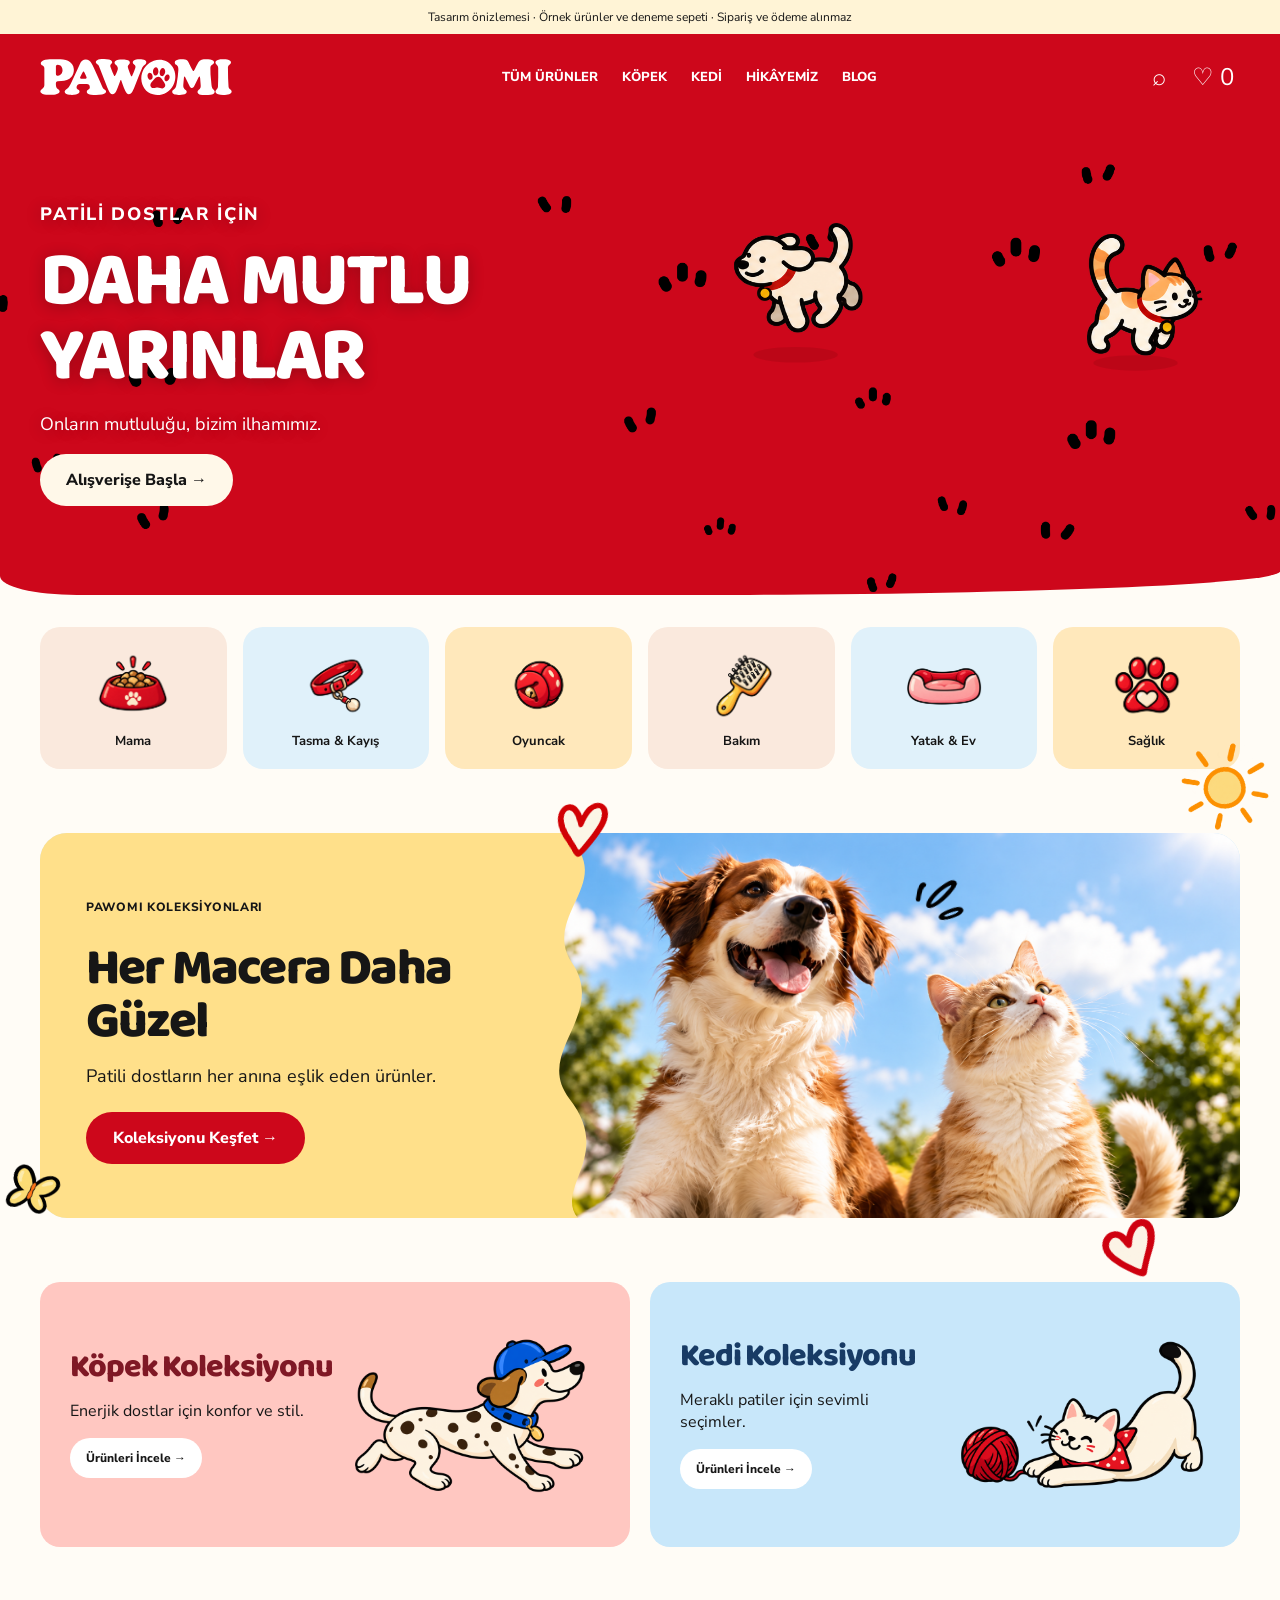
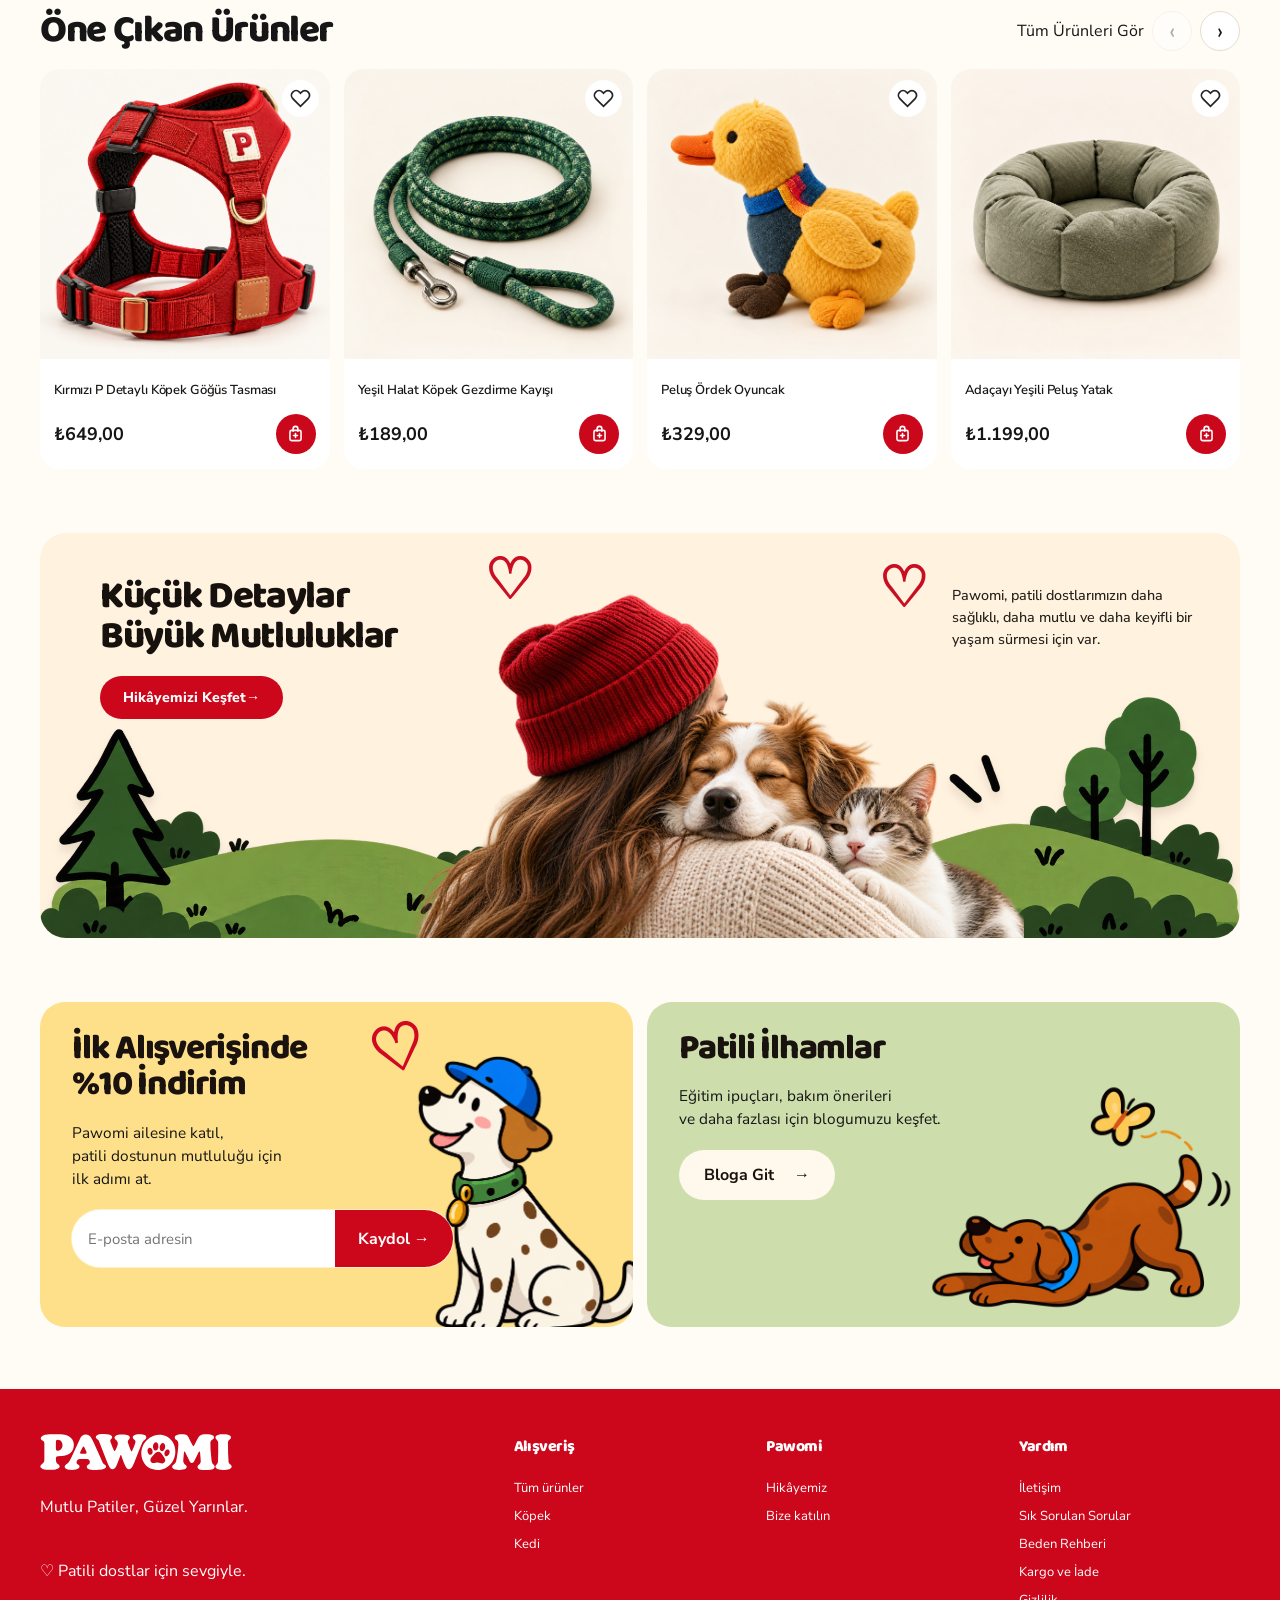
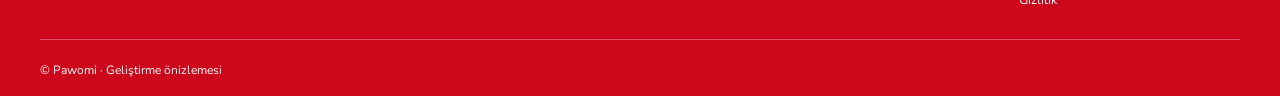
==== commit 2b38b99b: "Complete Pawomi homepage footer navigation to support pages" ====
--- a/preview/index.html
+++ b/preview/index.html
@@ -1 +1 @@
-<!doctype html><html lang="tr"><head><meta charset="utf-8"><meta name="viewport" content="width=device-width,initial-scale=1"><title>Pawomi — Mutlu Patiler, Güzel Yarınlar</title><link rel="preconnect" href="https://fonts.googleapis.com"><link rel="preconnect" href="https://fonts.gstatic.com" crossorigin><link href="https://fonts.googleapis.com/css2?family=Baloo+2:wght@700;800&family=Nunito+Sans:wght@300;400;600;700;800&display=swap" rel="stylesheet"><link rel="stylesheet" href="./pawomi.css"><style>:root{--red:#CD071B;--cream:#FFF4D6;--ink:#161616}.preview-note{background:#fff4d6;text-align:center;padding:9px;font-size:12px}.nav-tools button{background:none;border:0;color:white;font-size:24px}dialog{border:0;border-radius:24px;padding:28px;width:min(560px,92vw);max-height:85vh}dialog::backdrop{background:#16161688}dialog .close{float:right;border:0;background:#fae9dd;border-radius:50%;width:36px;height:36px}#toast{position:fixed;bottom:24px;left:50%;transform:translateX(-50%);background:#161616;color:white;border-radius:24px;padding:16px 24px;z-index:30}button.category{border:0;color:inherit}button.category[aria-pressed=true]{outline:3px solid var(--red)}.product-card button.product-photo{width:100%;border:0;cursor:pointer;font-size:75px}.cart-row{display:flex;justify-content:space-between;gap:12px;align-items:center;border-bottom:1px solid #eee;padding:16px 0}.cart-row button{border:0;border-radius:8px;padding:8px}.nav-tools{gap:14px}#search{padding:12px;border:1px solid #ddd;border-radius:16px;width:100%;margin:0 0 20px}</style></head><body><div class="preview-note">Tasarım önizlemesi · Örnek ürünler ve deneme sepeti · Sipariş ve ödeme alınmaz</div><header class="site-header"><div class="wrap nav"><a class="brand" href="./index.html"><img class="brand-logo" src="./pawomi-logo.svg" alt="Pawomi" width="192" height="36"></a><nav class="nav-links" aria-label="Ana menü"><a href="./page.html?p=urunler">Tüm Ürünler</a><a href="./page.html?p=kopek">Köpek</a><a href="./page.html?p=kedi">Kedi</a><a href="./page.html?p=hikayemiz">Hikâyemiz</a><a href="./page.html?p=blog">Blog</a></nav><div class="nav-tools"><button id="search-toggle" aria-label="Ürün ara">⌕</button><button id="cart-toggle" aria-label="Sepeti aç">♡ <span data-cart-count>0</span></button><button class="menu-toggle" aria-label="Menüyü aç" aria-expanded="false">☰</button></div></div></header><main id="main"><section class="hero red-section" data-game-base="./"><div class="wrap hero-grid"><div><p class="eyebrow">PATİLİ DOSTLAR İÇİN</p><h1>DAHA MUTLU<br>YARINLAR</h1><p>Onların mutluluğu, bizim ilhamımız.</p><a class="btn cream-btn" href="./page.html?p=urunler">Alışverişe Başla →</a></div><div class="hero-visual"><div class="pawomi-hero-pair"><img src="./pawomi-dog.png" alt="Koşan benekli köpek" width="490" height="350" fetchpriority="high"><img src="./pawomi-cat.png" alt="Yün topuyla oynayan kedi" width="420" height="320"></div><span class="hero-bubble">Mutlu Patiler<br>Güzel Yarınlar ♡</span></div></div></section><section class="wrap section-pad"><div class="category-row"><a class="category" href="./page.html?p=mama" ><span class="cat-icon"><img src="./icon-mama.png" alt="" width="88" height="88" loading="lazy"></span><b>Mama</b></a><a class="category" href="./page.html?p=tasma" ><span class="cat-icon"><img src="./icon-tasma.png" alt="" width="88" height="88" loading="lazy"></span><b>Tasma & Kayış</b></a><a class="category" href="./page.html?p=oyuncak" ><span class="cat-icon"><img src="./icon-oyuncak.png" alt="" width="88" height="88" loading="lazy"></span><b>Oyuncak</b></a><a class="category" href="./page.html?p=bakim" ><span class="cat-icon"><img src="./icon-bakim.png" alt="" width="88" height="88" loading="lazy"></span><b>Bakım</b></a><a class="category" href="./page.html?p=yatak" ><span class="cat-icon"><img src="./icon-yatak.png" alt="" width="88" height="88" loading="lazy"></span><b>Yatak & Ev</b></a><a class="category" href="./page.html?p=saglik" ><span class="cat-icon"><img src="./icon-saglik.png" alt="" width="88" height="88" loading="lazy"></span><b>Sağlık</b></a></div></section><section class="wrap section-pad"><div class="promo promo-adventure" style="--promo-bg:#FFE08A"><div><p class="eyebrow">PAWOMI KOLEKSİYONLARI</p><h2>Her Macera Daha Güzel</h2><p>Patili dostların her anına eşlik eden ürünler.</p><a class="btn" href="./page.html?p=urunler">Koleksiyonu Keşfet →</a></div><div class="promo-photo promo-adventure-art"><img class="promo-photo-real" src="./sky-friends.png" alt="Gökyüzüne bakan köpek ve kedi" loading="lazy"></div></div><div class="promo-floating-assets" aria-hidden="true"><img class="promo-float-decor promo-decor-1" src="./promo-decor-1.png" alt="" aria-hidden="true" loading="lazy"><img class="promo-float-decor promo-decor-2" src="./promo-decor-2.png" alt="" aria-hidden="true" loading="lazy"><img class="promo-float-decor promo-decor-3" src="./promo-decor-3.png" alt="" aria-hidden="true" loading="lazy"><img class="promo-float-decor promo-decor-4" src="./promo-decor-4.png" alt="" aria-hidden="true" loading="lazy"><img class="promo-float-decor promo-decor-5" src="./promo-decor-5.png" alt="" aria-hidden="true" loading="lazy"></div></section><section id="collections" class="wrap section-pad"><div class="two-cols"><a href="./page.html?p=kopek" class="collection-tile" style="--tile:#FFC7C1" ><div><h2>Köpek Koleksiyonu</h2><p>Enerjik dostlar için konfor ve stil.</p><span class="pill">Ürünleri İncele →</span></div><img class="collection-character" src="./pawomi-dog.png" alt="Neşeli benekli köpek" loading="lazy"></a><a href="./page.html?p=kedi" class="collection-tile" style="--tile:#C8E7FA" ><div><h2>Kedi Koleksiyonu</h2><p>Meraklı patiler için sevimli seçimler.</p><span class="pill">Ürünleri İncele →</span></div><img class="collection-character" src="./pawomi-cat.png" alt="Neşeli kedi" loading="lazy"></a></div></section><section class="wrap section-pad featured-products" id="products"><div class="section-heading"><h2>Öne Çıkan Ürünler</h2><div class="featured-carousel-controls"><a href="./page.html?p=urunler" id="all-products">Tüm Ürünleri Gör</a><button type="button" class="featured-carousel-arrow" data-slide="-1" aria-label="Önceki ürünler">‹</button><button type="button" class="featured-carousel-arrow" data-slide="1" aria-label="Sonraki ürünler">›</button></div></div><div class="featured-carousel" id="featured-carousel" tabindex="0" aria-label="Öne çıkan ürünler kaydırıcısı"><div class="product-grid" id="product-grid"></div></div><p id="no-results" hidden>Bu aramada ürün bulunamadı.</p></section><section id="story" class="wrap section-pad pawomi-story-section"><div class="pawomi-story-banner"><div class="pawomi-story-copy"><h2>Küçük Detaylar<br>Büyük Mutluluklar</h2><a class="btn pawomi-story-cta" href="./page.html?p=hikayemiz">Hikâyemizi Keşfet <span aria-hidden="true">→</span></a></div><div class="pawomi-story-illustration" aria-hidden="true"><img class="story-hills" src="./story-hills.png" alt="" loading="lazy"><img class="story-embrace" src="./story-embrace.png" alt="Kadının köpek ve kediye sarılması" loading="lazy"><span class="story-heart heart-one">♡</span><span class="story-heart heart-two">♡</span></div><div class="pawomi-story-description" id="story-details"><p>Pawomi, patili dostlarımızın daha sağlıklı, daha mutlu ve daha keyifli bir yaşam sürmesi için var.</p></div></div></section><section class="wrap section-pad pawomi-duo-section"><div class="pawomi-duo-grid"><article class="pawomi-duo-card pawomi-discount"><div class="pawomi-duo-copy"><h2>İlk Alışverişinde<br>%10 İndirim</h2><p>Pawomi ailesine katıl,<br>patili dostunun mutluluğu için<br>ilk adımı at.</p><form class="pawomi-duo-form" id="duo-newsletter"><input type="email" aria-label="E-posta adresin" placeholder="E-posta adresin" required><button type="submit">Kaydol <span aria-hidden="true">→</span></button></form></div><img class="pawomi-duo-dog" src="./discount-dog.png" alt="Mavi şapkalı Dalmaçyalı" loading="lazy"><span class="pawomi-duo-heart" aria-hidden="true">♡</span></article><article class="pawomi-duo-card pawomi-inspiration"><div class="pawomi-duo-copy"><h2>Patili İlhamlar</h2><p>Eğitim ipuçları, bakım önerileri<br>ve daha fazlası için blogumuzu keşfet.</p><a class="pawomi-duo-link" href="./page.html?p=blog">Bloga Git <span aria-hidden="true">→</span></a></div><img class="pawomi-duo-pet" src="./blog-dog.png" alt="Kelebekle oynayan kahverengi köpek" loading="lazy"><img class="pawomi-duo-butterfly" src="./promo-decor-5.png" alt="" aria-hidden="true" loading="lazy"></article></div></section></main><footer class="footer"><div class="wrap foot-grid"><div><a class="brand" href="./index.html"><img class="brand-logo" src="./pawomi-logo.svg" alt="Pawomi" width="192" height="36"></a><p>Mutlu Patiler, Güzel Yarınlar.</p><p>♡ Patili dostlar için sevgiyle.</p></div><div><h4>Alışveriş</h4><a href="./page.html?p=urunler">Tüm ürünler</a><a href="./page.html?p=kopek">Köpek</a><a href="#collections">Kedi</a></div><div><h4>Pawomi</h4><a href="./page.html?p=hikayemiz">Hikâyemiz</a><a href="./page.html?p=kampanyalar">Bize katılın</a></div><div><h4>Birlikte tasarlıyoruz</h4><p>Bu site, mağaza kurulmadan önce tasarımı incelemek için hazırlanmıştır.</p></div></div><div class="wrap copy">© Pawomi · Geliştirme önizlemesi</div></footer><dialog id="product-dialog"><button class="close" aria-label="Kapat">×</button><div id="product-detail"></div></dialog><dialog id="cart-dialog"><button class="close" aria-label="Kapat">×</button><h2>Sepetim ♡</h2><div id="cart-items"></div><p id="cart-total" class="price"></p><button id="checkout" class="btn small">Ödeme hakkında</button></dialog><div role="status" id="toast" hidden></div><script src="./preview.js"></script><script src="./pawomi-chase.js" defer></script><script src="./pawomi-cursor.js" defer></script></body></html>+<!doctype html><html lang="tr"><head><meta charset="utf-8"><meta name="viewport" content="width=device-width,initial-scale=1"><title>Pawomi — Mutlu Patiler, Güzel Yarınlar</title><link rel="preconnect" href="https://fonts.googleapis.com"><link rel="preconnect" href="https://fonts.gstatic.com" crossorigin><link href="https://fonts.googleapis.com/css2?family=Baloo+2:wght@700;800&family=Nunito+Sans:wght@300;400;600;700;800&display=swap" rel="stylesheet"><link rel="stylesheet" href="./pawomi.css"><style>:root{--red:#CD071B;--cream:#FFF4D6;--ink:#161616}.preview-note{background:#fff4d6;text-align:center;padding:9px;font-size:12px}.nav-tools button{background:none;border:0;color:white;font-size:24px}dialog{border:0;border-radius:24px;padding:28px;width:min(560px,92vw);max-height:85vh}dialog::backdrop{background:#16161688}dialog .close{float:right;border:0;background:#fae9dd;border-radius:50%;width:36px;height:36px}#toast{position:fixed;bottom:24px;left:50%;transform:translateX(-50%);background:#161616;color:white;border-radius:24px;padding:16px 24px;z-index:30}button.category{border:0;color:inherit}button.category[aria-pressed=true]{outline:3px solid var(--red)}.product-card button.product-photo{width:100%;border:0;cursor:pointer;font-size:75px}.cart-row{display:flex;justify-content:space-between;gap:12px;align-items:center;border-bottom:1px solid #eee;padding:16px 0}.cart-row button{border:0;border-radius:8px;padding:8px}.nav-tools{gap:14px}#search{padding:12px;border:1px solid #ddd;border-radius:16px;width:100%;margin:0 0 20px}</style></head><body><div class="preview-note">Tasarım önizlemesi · Örnek ürünler ve deneme sepeti · Sipariş ve ödeme alınmaz</div><header class="site-header"><div class="wrap nav"><a class="brand" href="./index.html"><img class="brand-logo" src="./pawomi-logo.svg" alt="Pawomi" width="192" height="36"></a><nav class="nav-links" aria-label="Ana menü"><a href="./page.html?p=urunler">Tüm Ürünler</a><a href="./page.html?p=kopek">Köpek</a><a href="./page.html?p=kedi">Kedi</a><a href="./page.html?p=hikayemiz">Hikâyemiz</a><a href="./page.html?p=blog">Blog</a></nav><div class="nav-tools"><button id="search-toggle" aria-label="Ürün ara">⌕</button><button id="cart-toggle" aria-label="Sepeti aç">♡ <span data-cart-count>0</span></button><button class="menu-toggle" aria-label="Menüyü aç" aria-expanded="false">☰</button></div></div></header><main id="main"><section class="hero red-section" data-game-base="./"><div class="wrap hero-grid"><div><p class="eyebrow">PATİLİ DOSTLAR İÇİN</p><h1>DAHA MUTLU<br>YARINLAR</h1><p>Onların mutluluğu, bizim ilhamımız.</p><a class="btn cream-btn" href="./page.html?p=urunler">Alışverişe Başla →</a></div><div class="hero-visual"><div class="pawomi-hero-pair"><img src="./pawomi-dog.png" alt="Koşan benekli köpek" width="490" height="350" fetchpriority="high"><img src="./pawomi-cat.png" alt="Yün topuyla oynayan kedi" width="420" height="320"></div><span class="hero-bubble">Mutlu Patiler<br>Güzel Yarınlar ♡</span></div></div></section><section class="wrap section-pad"><div class="category-row"><a class="category" href="./page.html?p=mama" ><span class="cat-icon"><img src="./icon-mama.png" alt="" width="88" height="88" loading="lazy"></span><b>Mama</b></a><a class="category" href="./page.html?p=tasma" ><span class="cat-icon"><img src="./icon-tasma.png" alt="" width="88" height="88" loading="lazy"></span><b>Tasma & Kayış</b></a><a class="category" href="./page.html?p=oyuncak" ><span class="cat-icon"><img src="./icon-oyuncak.png" alt="" width="88" height="88" loading="lazy"></span><b>Oyuncak</b></a><a class="category" href="./page.html?p=bakim" ><span class="cat-icon"><img src="./icon-bakim.png" alt="" width="88" height="88" loading="lazy"></span><b>Bakım</b></a><a class="category" href="./page.html?p=yatak" ><span class="cat-icon"><img src="./icon-yatak.png" alt="" width="88" height="88" loading="lazy"></span><b>Yatak & Ev</b></a><a class="category" href="./page.html?p=saglik" ><span class="cat-icon"><img src="./icon-saglik.png" alt="" width="88" height="88" loading="lazy"></span><b>Sağlık</b></a></div></section><section class="wrap section-pad"><div class="promo promo-adventure" style="--promo-bg:#FFE08A"><div><p class="eyebrow">PAWOMI KOLEKSİYONLARI</p><h2>Her Macera Daha Güzel</h2><p>Patili dostların her anına eşlik eden ürünler.</p><a class="btn" href="./page.html?p=urunler">Koleksiyonu Keşfet →</a></div><div class="promo-photo promo-adventure-art"><img class="promo-photo-real" src="./sky-friends.png" alt="Gökyüzüne bakan köpek ve kedi" loading="lazy"></div></div><div class="promo-floating-assets" aria-hidden="true"><img class="promo-float-decor promo-decor-1" src="./promo-decor-1.png" alt="" aria-hidden="true" loading="lazy"><img class="promo-float-decor promo-decor-2" src="./promo-decor-2.png" alt="" aria-hidden="true" loading="lazy"><img class="promo-float-decor promo-decor-3" src="./promo-decor-3.png" alt="" aria-hidden="true" loading="lazy"><img class="promo-float-decor promo-decor-4" src="./promo-decor-4.png" alt="" aria-hidden="true" loading="lazy"><img class="promo-float-decor promo-decor-5" src="./promo-decor-5.png" alt="" aria-hidden="true" loading="lazy"></div></section><section id="collections" class="wrap section-pad"><div class="two-cols"><a href="./page.html?p=kopek" class="collection-tile" style="--tile:#FFC7C1" ><div><h2>Köpek Koleksiyonu</h2><p>Enerjik dostlar için konfor ve stil.</p><span class="pill">Ürünleri İncele →</span></div><img class="collection-character" src="./pawomi-dog.png" alt="Neşeli benekli köpek" loading="lazy"></a><a href="./page.html?p=kedi" class="collection-tile" style="--tile:#C8E7FA" ><div><h2>Kedi Koleksiyonu</h2><p>Meraklı patiler için sevimli seçimler.</p><span class="pill">Ürünleri İncele →</span></div><img class="collection-character" src="./pawomi-cat.png" alt="Neşeli kedi" loading="lazy"></a></div></section><section class="wrap section-pad featured-products" id="products"><div class="section-heading"><h2>Öne Çıkan Ürünler</h2><div class="featured-carousel-controls"><a href="./page.html?p=urunler" id="all-products">Tüm Ürünleri Gör</a><button type="button" class="featured-carousel-arrow" data-slide="-1" aria-label="Önceki ürünler">‹</button><button type="button" class="featured-carousel-arrow" data-slide="1" aria-label="Sonraki ürünler">›</button></div></div><div class="featured-carousel" id="featured-carousel" tabindex="0" aria-label="Öne çıkan ürünler kaydırıcısı"><div class="product-grid" id="product-grid"></div></div><p id="no-results" hidden>Bu aramada ürün bulunamadı.</p></section><section id="story" class="wrap section-pad pawomi-story-section"><div class="pawomi-story-banner"><div class="pawomi-story-copy"><h2>Küçük Detaylar<br>Büyük Mutluluklar</h2><a class="btn pawomi-story-cta" href="./page.html?p=hikayemiz">Hikâyemizi Keşfet <span aria-hidden="true">→</span></a></div><div class="pawomi-story-illustration" aria-hidden="true"><img class="story-hills" src="./story-hills.png" alt="" loading="lazy"><img class="story-embrace" src="./story-embrace.png" alt="Kadının köpek ve kediye sarılması" loading="lazy"><span class="story-heart heart-one">♡</span><span class="story-heart heart-two">♡</span></div><div class="pawomi-story-description" id="story-details"><p>Pawomi, patili dostlarımızın daha sağlıklı, daha mutlu ve daha keyifli bir yaşam sürmesi için var.</p></div></div></section><section class="wrap section-pad pawomi-duo-section"><div class="pawomi-duo-grid"><article class="pawomi-duo-card pawomi-discount"><div class="pawomi-duo-copy"><h2>İlk Alışverişinde<br>%10 İndirim</h2><p>Pawomi ailesine katıl,<br>patili dostunun mutluluğu için<br>ilk adımı at.</p><form class="pawomi-duo-form" id="duo-newsletter"><input type="email" aria-label="E-posta adresin" placeholder="E-posta adresin" required><button type="submit">Kaydol <span aria-hidden="true">→</span></button></form></div><img class="pawomi-duo-dog" src="./discount-dog.png" alt="Mavi şapkalı Dalmaçyalı" loading="lazy"><span class="pawomi-duo-heart" aria-hidden="true">♡</span></article><article class="pawomi-duo-card pawomi-inspiration"><div class="pawomi-duo-copy"><h2>Patili İlhamlar</h2><p>Eğitim ipuçları, bakım önerileri<br>ve daha fazlası için blogumuzu keşfet.</p><a class="pawomi-duo-link" href="./page.html?p=blog">Bloga Git <span aria-hidden="true">→</span></a></div><img class="pawomi-duo-pet" src="./blog-dog.png" alt="Kelebekle oynayan kahverengi köpek" loading="lazy"><img class="pawomi-duo-butterfly" src="./promo-decor-5.png" alt="" aria-hidden="true" loading="lazy"></article></div></section></main><footer class="footer"><div class="wrap foot-grid"><div><a class="brand" href="./index.html"><img class="brand-logo" src="./pawomi-logo.svg" alt="Pawomi" width="192" height="36"></a><p>Mutlu Patiler, Güzel Yarınlar.</p><p>♡ Patili dostlar için sevgiyle.</p></div><div><h4>Alışveriş</h4><a href="./page.html?p=urunler">Tüm ürünler</a><a href="./page.html?p=kopek">Köpek</a><a href="#collections">Kedi</a></div><div><h4>Pawomi</h4><a href="./page.html?p=hikayemiz">Hikâyemiz</a><a href="./page.html?p=kampanyalar">Bize katılın</a></div><div><h4>Yardım</h4><a href="./page.html?p=iletisim">İletişim</a><a href="./page.html?p=sss">Sık Sorulan Sorular</a><a href="./page.html?p=beden-rehberi">Beden Rehberi</a><a href="./page.html?p=kargo-iade">Kargo ve İade</a><a href="./page.html?p=gizlilik">Gizlilik</a></div></div><div class="wrap copy">© Pawomi · Geliştirme önizlemesi</div></footer><dialog id="product-dialog"><button class="close" aria-label="Kapat">×</button><div id="product-detail"></div></dialog><dialog id="cart-dialog"><button class="close" aria-label="Kapat">×</button><h2>Sepetim ♡</h2><div id="cart-items"></div><p id="cart-total" class="price"></p><button id="checkout" class="btn small">Ödeme hakkında</button></dialog><div role="status" id="toast" hidden></div><script src="./preview.js"></script><script src="./pawomi-chase.js" defer></script><script src="./pawomi-cursor.js" defer></script></body></html>
